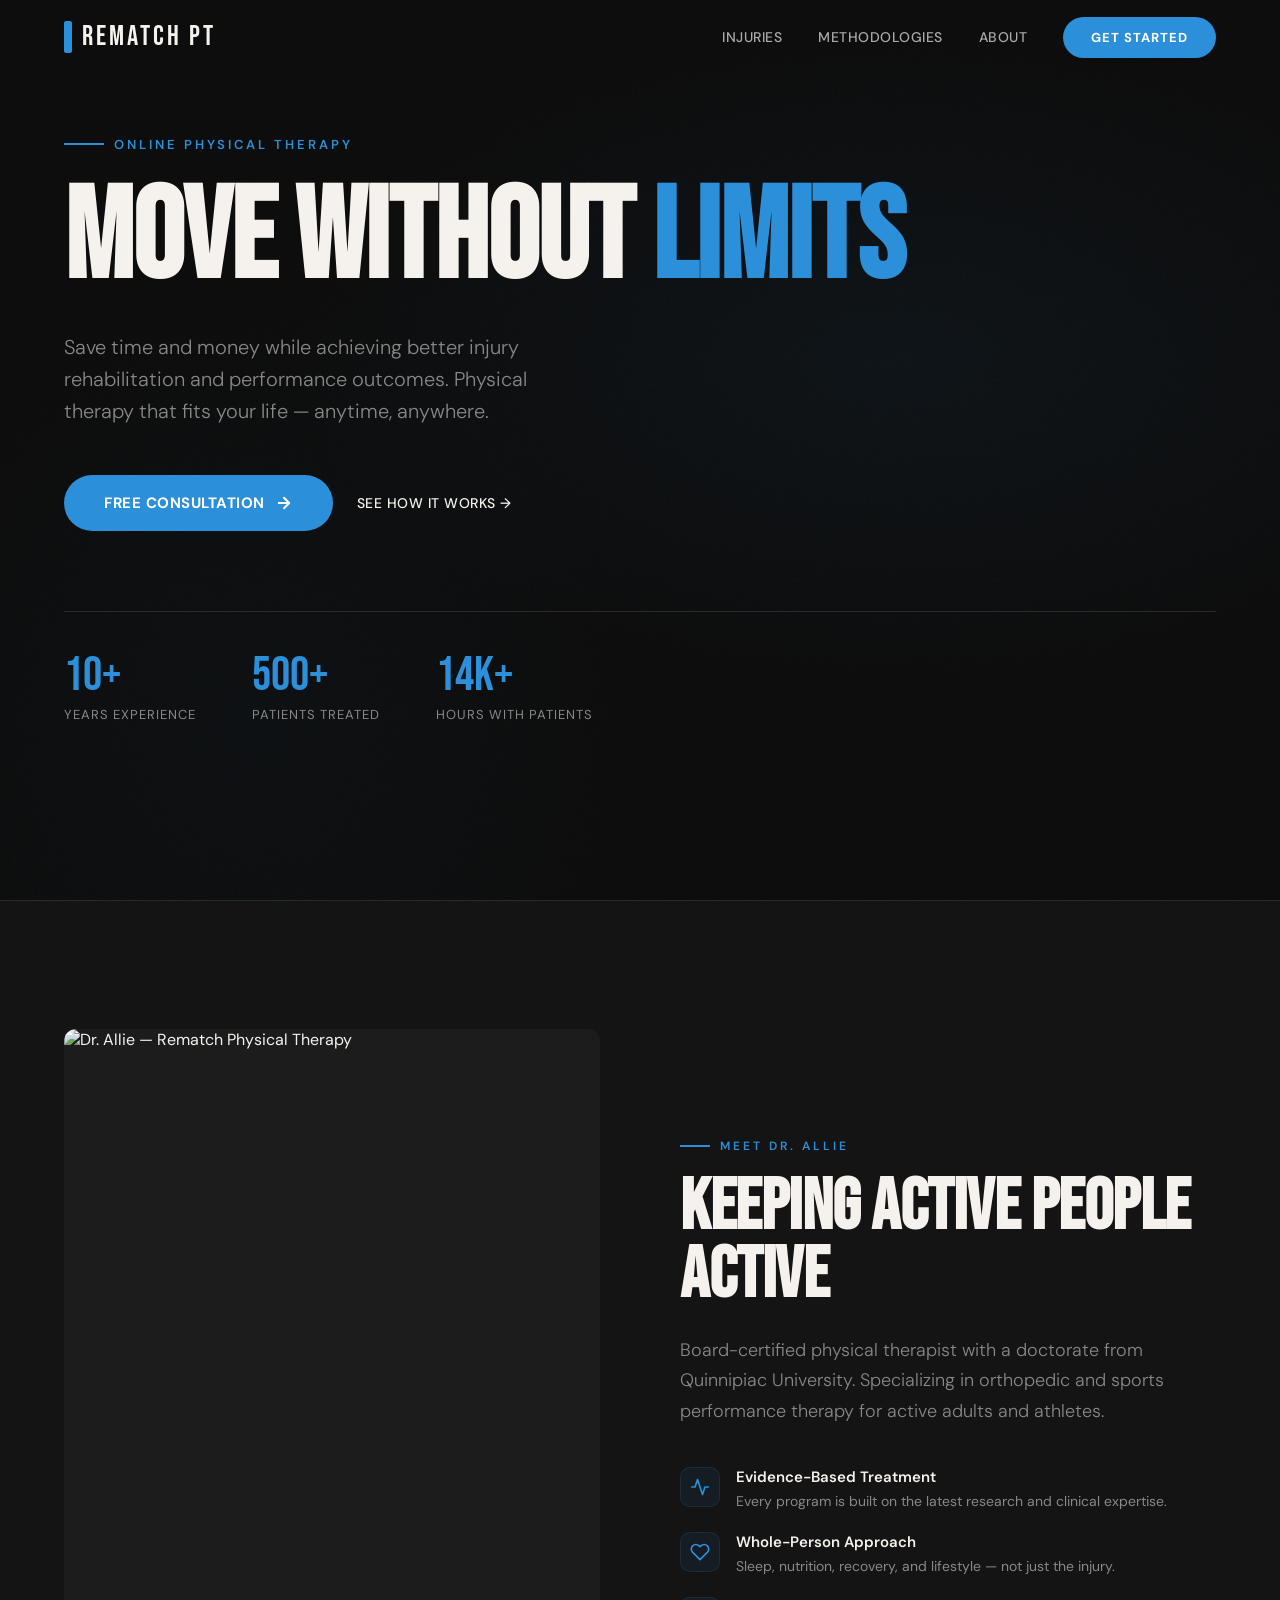
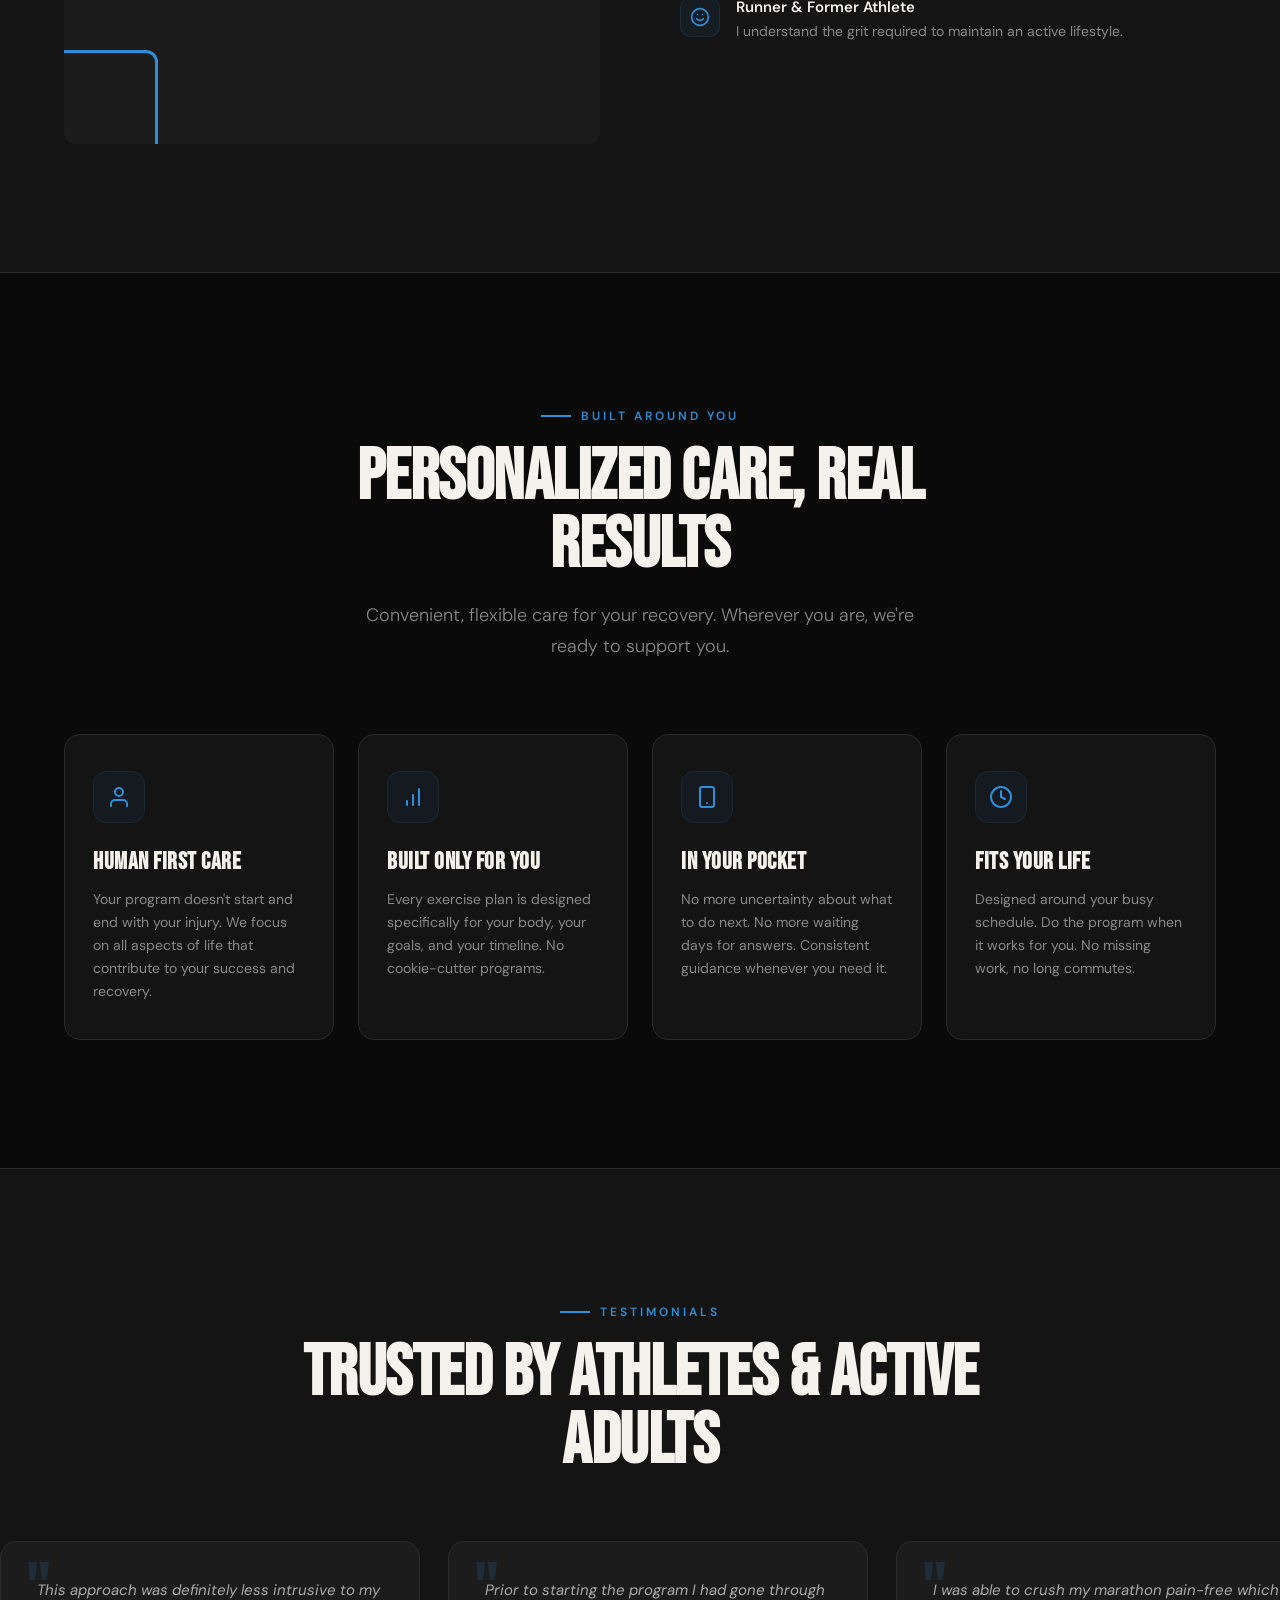
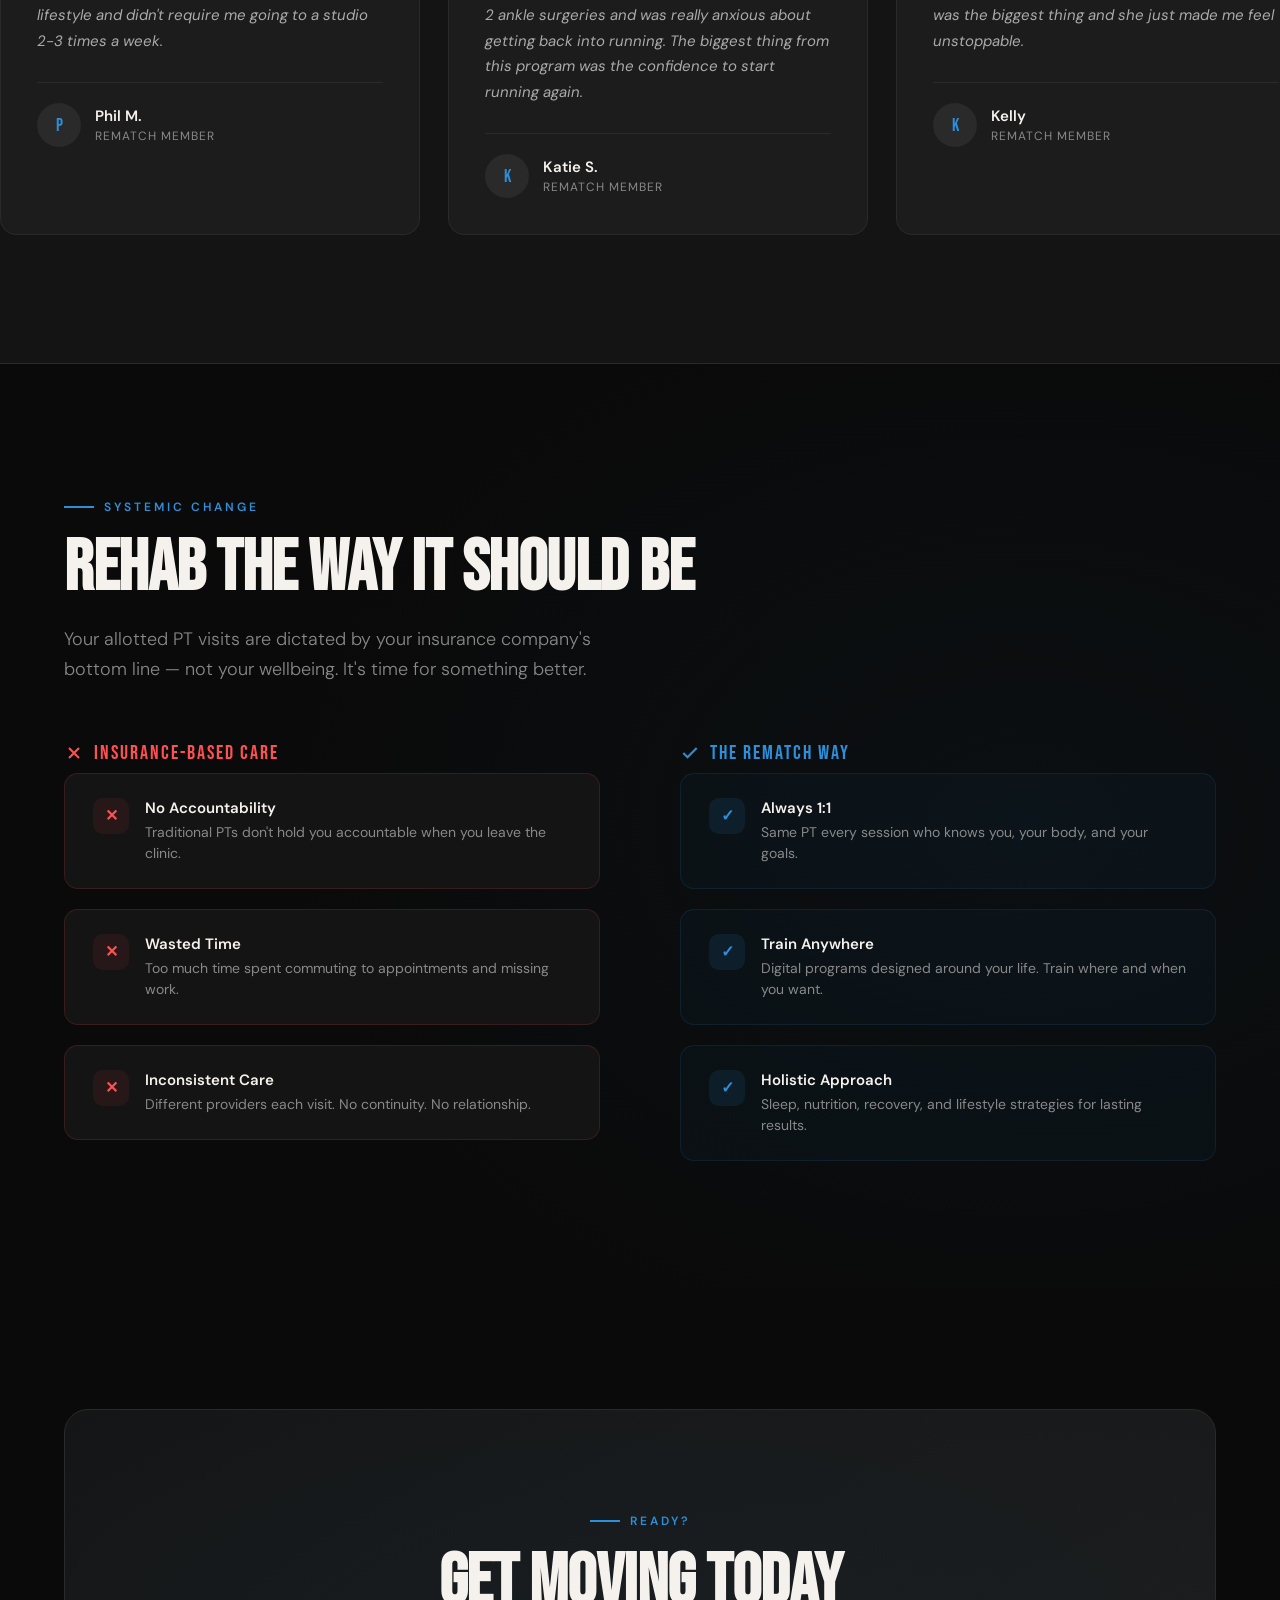
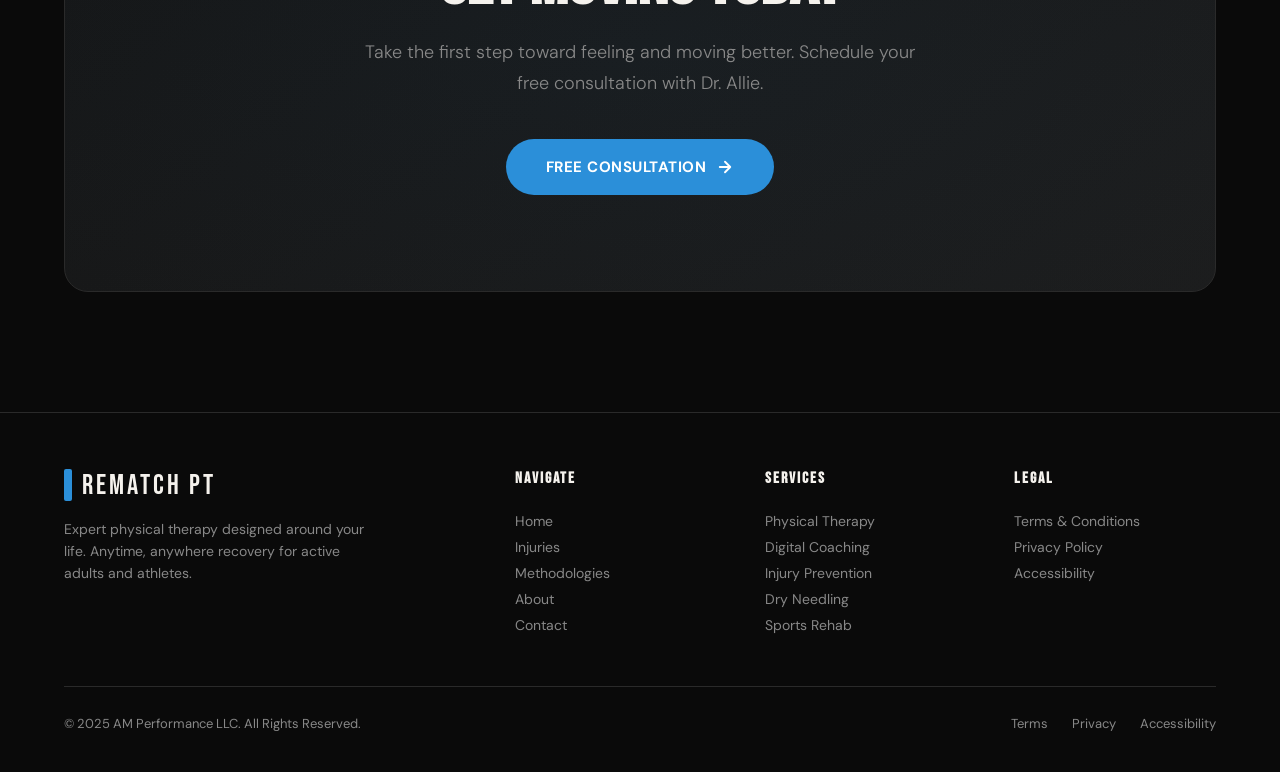
==== index.html @ 34f91edd "Initial commit — Rematch PT website" ====
<!DOCTYPE html>
<html lang="en">
<head>
<meta charset="UTF-8">
<meta name="viewport" content="width=device-width, initial-scale=1.0">
<title>Rematch Physical Therapy — Move Without Limits</title>
<link rel="preconnect" href="https://fonts.googleapis.com">
<link href="https://fonts.googleapis.com/css2?family=Bebas+Neue&family=DM+Sans:ital,wght@0,300;0,400;0,500;0,600;0,700;1,400&display=swap" rel="stylesheet">
<style>
:root {
  --black: #0a0a0a;
  --white: #f5f2ed;
  --cream: #f5f2ed;
  --accent: #2b8fd9;
  --accent-dim: #005ea8;
  --gray-900: #141414;
  --gray-800: #1c1c1c;
  --gray-700: #2a2a2a;
  --gray-400: #888;
  --gray-300: #aaa;
  --font-display: 'Bebas Neue', sans-serif;
  --font-body: 'DM Sans', sans-serif;
}

* { margin: 0; padding: 0; box-sizing: border-box; }

html {
  scroll-behavior: smooth;
  -webkit-font-smoothing: antialiased;
}

body {
  background: var(--black);
  color: var(--cream);
  font-family: var(--font-body);
  overflow-x: hidden;
}

/* ═══════════════ UTILITY ═══════════════ */
.container {
  max-width: 1280px;
  margin: 0 auto;
  padding: 0 clamp(20px, 5vw, 64px);
}

/* ═══════════════ NAV ═══════════════ */
nav {
  position: fixed;
  top: 0;
  left: 0;
  right: 0;
  z-index: 100;
  padding: 20px 0;
  transition: background 0.4s, backdrop-filter 0.4s;
}

nav.scrolled {
  background: rgba(10,10,10,0.85);
  backdrop-filter: blur(20px);
  -webkit-backdrop-filter: blur(20px);
}

nav .container {
  display: flex;
  align-items: center;
  justify-content: space-between;
}

.logo {
  font-family: var(--font-display);
  font-size: 28px;
  letter-spacing: 3px;
  text-decoration: none;
  color: var(--cream);
  display: flex;
  align-items: center;
  gap: 10px;
}

.logo-mark {
  width: 8px;
  height: 32px;
  background: var(--accent);
  border-radius: 2px;
  display: inline-block;
}

.nav-links {
  display: flex;
  align-items: center;
  gap: 36px;
  list-style: none;
}

.nav-links a {
  font-family: var(--font-body);
  font-size: 14px;
  font-weight: 500;
  letter-spacing: 0.5px;
  text-decoration: none;
  color: var(--gray-300);
  transition: color 0.3s;
  text-transform: uppercase;
}

.nav-links a:hover { color: var(--cream); }

.nav-cta {
  background: var(--accent) !important;
  color: #fff !important;
  padding: 12px 28px;
  border-radius: 100px;
  font-weight: 700 !important;
  font-size: 13px !important;
  letter-spacing: 1px !important;
  transition: transform 0.3s, box-shadow 0.3s !important;
}

.nav-cta:hover {
  transform: translateY(-2px);
  box-shadow: 0 8px 30px rgba(43,143,217,0.25);
}

/* Mobile menu */
.mobile-toggle {
  display: none;
  background: none;
  border: none;
  cursor: pointer;
  flex-direction: column;
  gap: 6px;
  padding: 4px;
}

.mobile-toggle span {
  display: block;
  width: 28px;
  height: 2px;
  background: var(--cream);
  transition: transform 0.3s, opacity 0.3s;
}

/* ═══════════════ HERO ═══════════════ */
.hero {
  min-height: 100vh;
  display: flex;
  align-items: center;
  position: relative;
  overflow: hidden;
  padding-top: 80px;
}

.hero-bg {
  position: absolute;
  inset: 0;
  background:
    radial-gradient(ellipse 80% 60% at 70% 40%, rgba(43,143,217,0.06) 0%, transparent 60%),
    radial-gradient(ellipse 50% 80% at 20% 80%, rgba(43,143,217,0.03) 0%, transparent 60%);
  z-index: 0;
}

.hero-grain {
  position: absolute;
  inset: 0;
  opacity: 0.035;
  background-image: url("data:image/svg+xml,%3Csvg viewBox='0 0 256 256' xmlns='http://www.w3.org/2000/svg'%3E%3Cfilter id='n'%3E%3CfeTurbulence type='fractalNoise' baseFrequency='0.9' numOctaves='4' stitchTiles='stitch'/%3E%3C/filter%3E%3Crect width='100%25' height='100%25' filter='url(%23n)'/%3E%3C/svg%3E");
  background-size: 200px;
  z-index: 0;
}

.hero-content {
  position: relative;
  z-index: 1;
  width: 100%;
}

.hero-eyebrow {
  display: inline-flex;
  align-items: center;
  gap: 10px;
  font-size: 13px;
  font-weight: 600;
  letter-spacing: 3px;
  text-transform: uppercase;
  color: var(--accent);
  margin-bottom: 28px;
  opacity: 0;
  animation: fadeUp 0.8s 0.2s forwards;
}

.hero-eyebrow::before {
  content: '';
  width: 40px;
  height: 2px;
  background: var(--accent);
}

.hero h1 {
  font-family: var(--font-display);
  font-size: clamp(60px, 10vw, 140px);
  line-height: 0.92;
  letter-spacing: -1px;
  color: var(--cream);
  max-width: 900px;
  opacity: 0;
  animation: fadeUp 0.8s 0.4s forwards;
}

.hero h1 em {
  font-style: normal;
  color: var(--accent);
  position: relative;
}

.hero-sub {
  font-size: clamp(16px, 2vw, 20px);
  line-height: 1.6;
  color: var(--gray-400);
  max-width: 520px;
  margin-top: 32px;
  font-weight: 300;
  opacity: 0;
  animation: fadeUp 0.8s 0.6s forwards;
}

.hero-actions {
  display: flex;
  align-items: center;
  gap: 24px;
  margin-top: 48px;
  opacity: 0;
  animation: fadeUp 0.8s 0.8s forwards;
}

.btn-primary {
  display: inline-flex;
  align-items: center;
  gap: 10px;
  background: var(--accent);
  color: #fff;
  padding: 18px 40px;
  border-radius: 100px;
  font-family: var(--font-body);
  font-size: 15px;
  font-weight: 700;
  letter-spacing: 0.5px;
  text-decoration: none;
  text-transform: uppercase;
  transition: transform 0.3s, box-shadow 0.3s;
}

.btn-primary:hover {
  transform: translateY(-3px);
  box-shadow: 0 12px 40px rgba(43,143,217,0.3);
}

.btn-primary svg {
  width: 18px;
  height: 18px;
  transition: transform 0.3s;
}

.btn-primary:hover svg { transform: translateX(4px); }

.btn-ghost {
  display: inline-flex;
  align-items: center;
  gap: 8px;
  color: var(--cream);
  text-decoration: none;
  font-size: 14px;
  font-weight: 500;
  letter-spacing: 0.5px;
  text-transform: uppercase;
  padding: 18px 0;
  transition: color 0.3s;
}

.btn-ghost:hover { color: var(--accent); }

.hero-stats {
  display: flex;
  gap: 56px;
  margin-top: 80px;
  padding-top: 40px;
  border-top: 1px solid var(--gray-700);
  opacity: 0;
  animation: fadeUp 0.8s 1s forwards;
}

.stat-num {
  font-family: var(--font-display);
  font-size: 48px;
  color: var(--accent);
  line-height: 1;
}

.stat-label {
  font-size: 13px;
  color: var(--gray-400);
  margin-top: 6px;
  text-transform: uppercase;
  letter-spacing: 1px;
}

/* ═══════════════ SECTION SHARED ═══════════════ */
section {
  padding: clamp(80px, 10vw, 140px) 0;
}

.section-eyebrow {
  display: inline-flex;
  align-items: center;
  gap: 10px;
  font-size: 12px;
  font-weight: 600;
  letter-spacing: 3px;
  text-transform: uppercase;
  color: var(--accent);
  margin-bottom: 20px;
}

.section-eyebrow::before {
  content: '';
  width: 30px;
  height: 2px;
  background: var(--accent);
}

.section-title {
  font-family: var(--font-display);
  font-size: clamp(40px, 6vw, 72px);
  line-height: 0.95;
  letter-spacing: -0.5px;
  max-width: 700px;
}

.section-subtitle {
  font-size: clamp(16px, 1.5vw, 18px);
  line-height: 1.7;
  color: var(--gray-400);
  max-width: 560px;
  margin-top: 20px;
  font-weight: 300;
}

/* ═══════════════ ABOUT STRIP ═══════════════ */
.about-strip {
  background: var(--gray-900);
  border-top: 1px solid var(--gray-700);
  border-bottom: 1px solid var(--gray-700);
}

.about-strip .container {
  display: grid;
  grid-template-columns: 1fr 1fr;
  gap: 80px;
  align-items: center;
}

.about-img-wrap {
  position: relative;
  aspect-ratio: 3/4;
  border-radius: 12px;
  overflow: hidden;
  background: var(--gray-800);
}

.about-img-wrap img {
  width: 100%;
  height: 100%;
  object-fit: cover;
  filter: grayscale(30%);
  transition: filter 0.5s;
}

.about-img-wrap:hover img { filter: grayscale(0%); }

.about-img-accent {
  position: absolute;
  bottom: -6px;
  left: -6px;
  width: 100px;
  height: 100px;
  border: 3px solid var(--accent);
  border-radius: 0 12px 0 12px;
  z-index: 2;
}

.about-content .section-subtitle { margin-top: 24px; }

.about-values {
  display: flex;
  flex-direction: column;
  gap: 20px;
  margin-top: 40px;
}

.about-value {
  display: flex;
  align-items: flex-start;
  gap: 16px;
}

.about-value-icon {
  flex-shrink: 0;
  width: 40px;
  height: 40px;
  background: rgba(43,143,217,0.08);
  border: 1px solid rgba(43,143,217,0.15);
  border-radius: 10px;
  display: flex;
  align-items: center;
  justify-content: center;
}

.about-value-icon svg {
  width: 20px;
  height: 20px;
  stroke: var(--accent);
}

.about-value h4 {
  font-size: 15px;
  font-weight: 600;
  margin-bottom: 4px;
}

.about-value p {
  font-size: 14px;
  color: var(--gray-400);
  line-height: 1.5;
}

/* ═══════════════ FEATURES ═══════════════ */
.features { background: var(--black); }

.features-header {
  text-align: center;
  margin-bottom: 72px;
}

.features-header .section-title { margin: 0 auto; }
.features-header .section-subtitle { margin: 20px auto 0; text-align: center; }

.features-grid {
  display: grid;
  grid-template-columns: repeat(4, 1fr);
  gap: 24px;
}

.feature-card {
  background: var(--gray-900);
  border: 1px solid var(--gray-700);
  border-radius: 16px;
  padding: 36px 28px;
  transition: border-color 0.4s, transform 0.4s;
  position: relative;
  overflow: hidden;
}

.feature-card::before {
  content: '';
  position: absolute;
  top: 0;
  left: 0;
  right: 0;
  height: 3px;
  background: var(--accent);
  transform: scaleX(0);
  transform-origin: left;
  transition: transform 0.4s;
}

.feature-card:hover {
  border-color: rgba(43,143,217,0.2);
  transform: translateY(-4px);
}

.feature-card:hover::before { transform: scaleX(1); }

.feature-icon {
  width: 52px;
  height: 52px;
  background: rgba(43,143,217,0.06);
  border: 1px solid rgba(43,143,217,0.12);
  border-radius: 14px;
  display: flex;
  align-items: center;
  justify-content: center;
  margin-bottom: 24px;
}

.feature-icon svg {
  width: 24px;
  height: 24px;
  stroke: var(--accent);
}

.feature-card h3 {
  font-family: var(--font-display);
  font-size: 24px;
  letter-spacing: 0.5px;
  margin-bottom: 12px;
}

.feature-card p {
  font-size: 14px;
  line-height: 1.65;
  color: var(--gray-400);
}

/* ═══════════════ TESTIMONIALS ═══════════════ */
.testimonials {
  background: var(--gray-900);
  border-top: 1px solid var(--gray-700);
  border-bottom: 1px solid var(--gray-700);
  overflow: hidden;
}

.testimonials-header {
  text-align: center;
  margin-bottom: 64px;
}

.testimonials-header .section-title { margin: 0 auto; }

.testimonial-track {
  display: flex;
  gap: 28px;
  animation: scrollCards 30s linear infinite;
}

.testimonial-card {
  flex-shrink: 0;
  width: 420px;
  background: var(--gray-800);
  border: 1px solid var(--gray-700);
  border-radius: 16px;
  padding: 36px;
  position: relative;
}

.testimonial-card::before {
  content: '"';
  font-family: var(--font-display);
  font-size: 80px;
  color: var(--accent);
  opacity: 0.15;
  position: absolute;
  top: 12px;
  left: 24px;
  line-height: 1;
}

.testimonial-quote {
  font-size: 15px;
  line-height: 1.7;
  color: var(--gray-300);
  font-style: italic;
  margin-bottom: 28px;
  position: relative;
  z-index: 1;
}

.testimonial-author {
  display: flex;
  align-items: center;
  gap: 14px;
  border-top: 1px solid var(--gray-700);
  padding-top: 20px;
}

.testimonial-avatar {
  width: 44px;
  height: 44px;
  border-radius: 50%;
  background: var(--gray-700);
  display: flex;
  align-items: center;
  justify-content: center;
  font-family: var(--font-display);
  font-size: 18px;
  color: var(--accent);
}

.testimonial-name {
  font-weight: 600;
  font-size: 15px;
}

.testimonial-role {
  font-size: 12px;
  color: var(--gray-400);
  text-transform: uppercase;
  letter-spacing: 1px;
  margin-top: 2px;
}

@keyframes scrollCards {
  0% { transform: translateX(0); }
  100% { transform: translateX(calc(-448px * 5)); }
}

/* ═══════════════ BROKEN SYSTEM ═══════════════ */
.system {
  position: relative;
  overflow: hidden;
}

.system-bg {
  position: absolute;
  inset: 0;
  background: radial-gradient(ellipse 60% 60% at 80% 50%, rgba(43,143,217,0.04), transparent);
}

.system .container {
  position: relative;
  z-index: 1;
}

.system-grid {
  display: grid;
  grid-template-columns: 1fr 1fr;
  gap: 80px;
  margin-top: 56px;
  align-items: start;
}

.system-problems {
  display: flex;
  flex-direction: column;
  gap: 20px;
}

.problem-card {
  background: var(--gray-900);
  border: 1px solid rgba(255,80,80,0.15);
  border-radius: 14px;
  padding: 24px 28px;
  display: flex;
  align-items: flex-start;
  gap: 16px;
}

.problem-icon {
  flex-shrink: 0;
  width: 36px;
  height: 36px;
  background: rgba(255,80,80,0.08);
  border-radius: 10px;
  display: flex;
  align-items: center;
  justify-content: center;
  color: #ff5050;
  font-weight: 700;
  font-size: 16px;
}

.problem-card h4 {
  font-size: 15px;
  font-weight: 600;
  margin-bottom: 4px;
}

.problem-card p {
  font-size: 14px;
  color: var(--gray-400);
  line-height: 1.5;
}

.system-solution {
  display: flex;
  flex-direction: column;
  gap: 20px;
}

.solution-card {
  background: rgba(43,143,217,0.04);
  border: 1px solid rgba(43,143,217,0.12);
  border-radius: 14px;
  padding: 24px 28px;
  display: flex;
  align-items: flex-start;
  gap: 16px;
}

.solution-icon {
  flex-shrink: 0;
  width: 36px;
  height: 36px;
  background: rgba(43,143,217,0.1);
  border-radius: 10px;
  display: flex;
  align-items: center;
  justify-content: center;
  color: var(--accent);
  font-weight: 700;
  font-size: 16px;
}

.solution-card h4 {
  font-size: 15px;
  font-weight: 600;
  margin-bottom: 4px;
}

.solution-card p {
  font-size: 14px;
  color: var(--gray-400);
  line-height: 1.5;
}

.system-col-label {
  font-family: var(--font-display);
  font-size: 20px;
  letter-spacing: 2px;
  text-transform: uppercase;
  margin-bottom: 8px;
  display: flex;
  align-items: center;
  gap: 10px;
}

.system-col-label.bad { color: #ff5050; }
.system-col-label.good { color: var(--accent); }

/* ═══════════════ CTA ═══════════════ */
.cta-section {
  padding: clamp(80px, 10vw, 120px) 0;
}

.cta-block {
  text-align: center;
  background: linear-gradient(145deg, var(--gray-900), var(--gray-800));
  border: 1px solid var(--gray-700);
  border-radius: 24px;
  padding: clamp(56px, 8vw, 96px) clamp(32px, 6vw, 80px);
  position: relative;
  overflow: hidden;
}

.cta-block::before {
  content: '';
  position: absolute;
  top: -50%;
  left: -50%;
  width: 200%;
  height: 200%;
  background: radial-gradient(ellipse at center, rgba(43,143,217,0.05), transparent 60%);
}

.cta-block .section-eyebrow { justify-content: center; }
.cta-block .section-title {
  margin: 0 auto;
  max-width: 600px;
  position: relative;
  z-index: 1;
}

.cta-block .section-subtitle {
  text-align: center;
  margin: 20px auto 0;
  position: relative;
  z-index: 1;
}

.cta-block .btn-primary {
  margin-top: 40px;
  position: relative;
  z-index: 1;
}

/* ═══════════════ FOOTER ═══════════════ */
footer {
  border-top: 1px solid var(--gray-700);
  padding: 56px 0 40px;
}

.footer-grid {
  display: grid;
  grid-template-columns: 2fr 1fr 1fr 1fr;
  gap: 48px;
  margin-bottom: 48px;
}

.footer-brand .logo { margin-bottom: 16px; }

.footer-brand p {
  font-size: 14px;
  color: var(--gray-400);
  line-height: 1.6;
  max-width: 300px;
}

.footer-col h5 {
  font-family: var(--font-display);
  font-size: 16px;
  letter-spacing: 2px;
  margin-bottom: 20px;
  color: var(--cream);
}

.footer-col a {
  display: block;
  font-size: 14px;
  color: var(--gray-400);
  text-decoration: none;
  padding: 4px 0;
  transition: color 0.3s;
}

.footer-col a:hover { color: var(--accent); }

.footer-bottom {
  border-top: 1px solid var(--gray-700);
  padding-top: 28px;
  display: flex;
  justify-content: space-between;
  align-items: center;
  font-size: 13px;
  color: var(--gray-400);
}

.footer-bottom a {
  color: var(--gray-400);
  text-decoration: none;
  transition: color 0.3s;
}

.footer-bottom a:hover { color: var(--accent); }

.footer-legal {
  display: flex;
  gap: 24px;
}

/* ═══════════════ ANIMATIONS ═══════════════ */
@keyframes fadeUp {
  from { opacity: 0; transform: translateY(24px); }
  to { opacity: 1; transform: translateY(0); }
}

.reveal {
  opacity: 0;
  transform: translateY(30px);
  transition: opacity 0.7s, transform 0.7s;
}

.reveal.visible {
  opacity: 1;
  transform: translateY(0);
}

/* ═══════════════ RESPONSIVE ═══════════════ */
@media (max-width: 1024px) {
  .features-grid { grid-template-columns: repeat(2, 1fr); }
  .system-grid { grid-template-columns: 1fr; gap: 48px; }
  .about-strip .container { grid-template-columns: 1fr; gap: 48px; }
  .about-img-wrap { max-width: 400px; aspect-ratio: 4/5; }
  .footer-grid { grid-template-columns: 1fr 1fr; }
}

@media (max-width: 768px) {
  .nav-links { display: none; }
  .mobile-toggle { display: flex; }
  
  .nav-links.open {
    display: flex;
    flex-direction: column;
    position: fixed;
    inset: 0;
    background: var(--black);
    justify-content: center;
    align-items: center;
    gap: 32px;
    z-index: 99;
  }
  
  .nav-links.open a {
    font-size: 24px;
    color: var(--cream);
  }

  .hero h1 { font-size: clamp(48px, 12vw, 80px); }
  .hero-stats { flex-direction: column; gap: 24px; }
  .features-grid { grid-template-columns: 1fr; }
  .testimonial-card { width: 320px; }
  .footer-grid { grid-template-columns: 1fr; gap: 32px; }
  .footer-bottom { flex-direction: column; gap: 16px; text-align: center; }
  .footer-legal { flex-wrap: wrap; justify-content: center; }
}
</style>
</head>
<body>

<!-- ═══ NAVIGATION ═══ -->
<nav id="mainNav">
  <div class="container">
    <a href="/" class="logo">
      <span class="logo-mark"></span>
      REMATCH PT
    </a>
    <ul class="nav-links" id="navLinks">
      <li><a href="/injuries">Injuries</a></li>
      <li><a href="/methodologies">Methodologies</a></li>
      <li><a href="/about">About</a></li>
      <li><a href="/contact" class="nav-cta">Get Started</a></li>
    </ul>
    <button class="mobile-toggle" id="mobileToggle" aria-label="Toggle menu">
      <span></span><span></span><span></span>
    </button>
  </div>
</nav>

<!-- ═══ HERO ═══ -->
<section class="hero">
  <div class="hero-bg"></div>
  <div class="hero-grain"></div>
  <div class="container hero-content">
    <div class="hero-eyebrow">Online Physical Therapy</div>
    <h1>MOVE WITHOUT <em>LIMITS</em></h1>
    <p class="hero-sub">Save time and money while achieving better injury rehabilitation and performance outcomes. Physical therapy that fits your life — anytime, anywhere.</p>
    <div class="hero-actions">
      <a href="/contact" class="btn-primary">
        Free Consultation
        <svg viewBox="0 0 24 24" fill="none" stroke="currentColor" stroke-width="2.5" stroke-linecap="round" stroke-linejoin="round"><path d="M5 12h14M12 5l7 7-7 7"/></svg>
      </a>
      <a href="/methodologies" class="btn-ghost">See how it works →</a>
    </div>
    <div class="hero-stats">
      <div>
        <div class="stat-num">10+</div>
        <div class="stat-label">Years Experience</div>
      </div>
      <div>
        <div class="stat-num">500+</div>
        <div class="stat-label">Patients Treated</div>
      </div>
      <div>
        <div class="stat-num">14K+</div>
        <div class="stat-label">Hours with Patients</div>
      </div>
    </div>
  </div>
</section>

<!-- ═══ ABOUT STRIP ═══ -->
<section class="about-strip">
  <div class="container">
    <div class="about-img-wrap">
      <img src="https://framerusercontent.com/images/oUNsfHefzk8HT4dImsUWDLniQ.jpeg" alt="Dr. Allie — Rematch Physical Therapy" loading="lazy">
      <div class="about-img-accent"></div>
    </div>
    <div class="about-content reveal">
      <div class="section-eyebrow">Meet Dr. Allie</div>
      <h2 class="section-title">KEEPING ACTIVE PEOPLE ACTIVE</h2>
      <p class="section-subtitle">Board-certified physical therapist with a doctorate from Quinnipiac University. Specializing in orthopedic and sports performance therapy for active adults and athletes.</p>
      <div class="about-values">
        <div class="about-value">
          <div class="about-value-icon">
            <svg viewBox="0 0 24 24" fill="none" stroke="currentColor" stroke-width="2" stroke-linecap="round" stroke-linejoin="round"><path d="M22 12h-4l-3 9L9 3l-3 9H2"/></svg>
          </div>
          <div>
            <h4>Evidence-Based Treatment</h4>
            <p>Every program is built on the latest research and clinical expertise.</p>
          </div>
        </div>
        <div class="about-value">
          <div class="about-value-icon">
            <svg viewBox="0 0 24 24" fill="none" stroke="currentColor" stroke-width="2" stroke-linecap="round" stroke-linejoin="round"><path d="M20.84 4.61a5.5 5.5 0 0 0-7.78 0L12 5.67l-1.06-1.06a5.5 5.5 0 0 0-7.78 7.78l1.06 1.06L12 21.23l7.78-7.78 1.06-1.06a5.5 5.5 0 0 0 0-7.78z"/></svg>
          </div>
          <div>
            <h4>Whole-Person Approach</h4>
            <p>Sleep, nutrition, recovery, and lifestyle — not just the injury.</p>
          </div>
        </div>
        <div class="about-value">
          <div class="about-value-icon">
            <svg viewBox="0 0 24 24" fill="none" stroke="currentColor" stroke-width="2" stroke-linecap="round" stroke-linejoin="round"><circle cx="12" cy="12" r="10"/><path d="M8 14s1.5 2 4 2 4-2 4-2M9 9h.01M15 9h.01"/></svg>
          </div>
          <div>
            <h4>Runner & Former Athlete</h4>
            <p>I understand the grit required to maintain an active lifestyle.</p>
          </div>
        </div>
      </div>
    </div>
  </div>
</section>

<!-- ═══ FEATURES ═══ -->
<section class="features">
  <div class="container">
    <div class="features-header reveal">
      <div class="section-eyebrow" style="justify-content:center;">Built Around You</div>
      <h2 class="section-title">PERSONALIZED CARE, REAL RESULTS</h2>
      <p class="section-subtitle">Convenient, flexible care for your recovery. Wherever you are, we're ready to support you.</p>
    </div>
    <div class="features-grid">
      <div class="feature-card reveal">
        <div class="feature-icon">
          <svg viewBox="0 0 24 24" fill="none" stroke="currentColor" stroke-width="2" stroke-linecap="round" stroke-linejoin="round"><path d="M20 21v-2a4 4 0 0 0-4-4H8a4 4 0 0 0-4 4v2M12 11a4 4 0 1 0 0-8 4 4 0 0 0 0 8z"/></svg>
        </div>
        <h3>HUMAN FIRST CARE</h3>
        <p>Your program doesn't start and end with your injury. We focus on all aspects of life that contribute to your success and recovery.</p>
      </div>
      <div class="feature-card reveal">
        <div class="feature-icon">
          <svg viewBox="0 0 24 24" fill="none" stroke="currentColor" stroke-width="2" stroke-linecap="round" stroke-linejoin="round"><path d="M12 20V10M18 20V4M6 20v-4"/></svg>
        </div>
        <h3>BUILT ONLY FOR YOU</h3>
        <p>Every exercise plan is designed specifically for your body, your goals, and your timeline. No cookie-cutter programs.</p>
      </div>
      <div class="feature-card reveal">
        <div class="feature-icon">
          <svg viewBox="0 0 24 24" fill="none" stroke="currentColor" stroke-width="2" stroke-linecap="round" stroke-linejoin="round"><rect x="5" y="2" width="14" height="20" rx="2" ry="2"/><path d="M12 18h.01"/></svg>
        </div>
        <h3>IN YOUR POCKET</h3>
        <p>No more uncertainty about what to do next. No more waiting days for answers. Consistent guidance whenever you need it.</p>
      </div>
      <div class="feature-card reveal">
        <div class="feature-icon">
          <svg viewBox="0 0 24 24" fill="none" stroke="currentColor" stroke-width="2" stroke-linecap="round" stroke-linejoin="round"><circle cx="12" cy="12" r="10"/><path d="M12 6v6l4 2"/></svg>
        </div>
        <h3>FITS YOUR LIFE</h3>
        <p>Designed around your busy schedule. Do the program when it works for you. No missing work, no long commutes.</p>
      </div>
    </div>
  </div>
</section>

<!-- ═══ TESTIMONIALS ═══ -->
<section class="testimonials">
  <div class="container">
    <div class="testimonials-header reveal">
      <div class="section-eyebrow" style="justify-content:center;">Testimonials</div>
      <h2 class="section-title">TRUSTED BY ATHLETES & ACTIVE ADULTS</h2>
    </div>
  </div>
  <div class="testimonial-track">
    <div class="testimonial-card">
      <p class="testimonial-quote">This approach was definitely less intrusive to my lifestyle and didn't require me going to a studio 2-3 times a week.</p>
      <div class="testimonial-author">
        <div class="testimonial-avatar">P</div>
        <div>
          <div class="testimonial-name">Phil M.</div>
          <div class="testimonial-role">Rematch Member</div>
        </div>
      </div>
    </div>
    <div class="testimonial-card">
      <p class="testimonial-quote">Prior to starting the program I had gone through 2 ankle surgeries and was really anxious about getting back into running. The biggest thing from this program was the confidence to start running again.</p>
      <div class="testimonial-author">
        <div class="testimonial-avatar">K</div>
        <div>
          <div class="testimonial-name">Katie S.</div>
          <div class="testimonial-role">Rematch Member</div>
        </div>
      </div>
    </div>
    <div class="testimonial-card">
      <p class="testimonial-quote">I was able to crush my marathon pain-free which was the biggest thing and she just made me feel unstoppable.</p>
      <div class="testimonial-author">
        <div class="testimonial-avatar">K</div>
        <div>
          <div class="testimonial-name">Kelly</div>
          <div class="testimonial-role">Rematch Member</div>
        </div>
      </div>
    </div>
    <div class="testimonial-card">
      <p class="testimonial-quote">The fully online program worked really well to let me do the exercises when it worked for me. Dr. Allie really helped me stay accountable and now I'm back to rowing, lifting, and doing yard work without shoulder pain.</p>
      <div class="testimonial-author">
        <div class="testimonial-avatar">D</div>
        <div>
          <div class="testimonial-name">Dan B.</div>
          <div class="testimonial-role">Rematch Member</div>
        </div>
      </div>
    </div>
    <!-- Duplicate set for seamless scroll -->
    <div class="testimonial-card">
      <p class="testimonial-quote">This approach was definitely less intrusive to my lifestyle and didn't require me going to a studio 2-3 times a week.</p>
      <div class="testimonial-author">
        <div class="testimonial-avatar">P</div>
        <div>
          <div class="testimonial-name">Phil M.</div>
          <div class="testimonial-role">Rematch Member</div>
        </div>
      </div>
    </div>
    <div class="testimonial-card">
      <p class="testimonial-quote">Prior to starting the program I had gone through 2 ankle surgeries and was really anxious about getting back into running. The biggest thing from this program was the confidence to start running again.</p>
      <div class="testimonial-author">
        <div class="testimonial-avatar">K</div>
        <div>
          <div class="testimonial-name">Katie S.</div>
          <div class="testimonial-role">Rematch Member</div>
        </div>
      </div>
    </div>
    <div class="testimonial-card">
      <p class="testimonial-quote">I was able to crush my marathon pain-free which was the biggest thing and she just made me feel unstoppable.</p>
      <div class="testimonial-author">
        <div class="testimonial-avatar">K</div>
        <div>
          <div class="testimonial-name">Kelly</div>
          <div class="testimonial-role">Rematch Member</div>
        </div>
      </div>
    </div>
    <div class="testimonial-card">
      <p class="testimonial-quote">The fully online program worked really well to let me do the exercises when it worked for me. Dr. Allie really helped me stay accountable and now I'm back to rowing, lifting, and doing yard work without shoulder pain.</p>
      <div class="testimonial-author">
        <div class="testimonial-avatar">D</div>
        <div>
          <div class="testimonial-name">Dan B.</div>
          <div class="testimonial-role">Rematch Member</div>
        </div>
      </div>
    </div>
    <div class="testimonial-card">
      <p class="testimonial-quote">I was able to crush my marathon pain-free which was the biggest thing and she just made me feel unstoppable.</p>
      <div class="testimonial-author">
        <div class="testimonial-avatar">K</div>
        <div>
          <div class="testimonial-name">Kelly</div>
          <div class="testimonial-role">Rematch Member</div>
        </div>
      </div>
    </div>
    <div class="testimonial-card">
      <p class="testimonial-quote">This approach was definitely less intrusive to my lifestyle and didn't require me going to a studio 2-3 times a week.</p>
      <div class="testimonial-author">
        <div class="testimonial-avatar">P</div>
        <div>
          <div class="testimonial-name">Phil M.</div>
          <div class="testimonial-role">Rematch Member</div>
        </div>
      </div>
    </div>
  </div>
</section>

<!-- ═══ BROKEN SYSTEM ═══ -->
<section class="system">
  <div class="system-bg"></div>
  <div class="container">
    <div class="reveal">
      <div class="section-eyebrow">Systemic Change</div>
      <h2 class="section-title">REHAB THE WAY IT SHOULD BE</h2>
      <p class="section-subtitle">Your allotted PT visits are dictated by your insurance company's bottom line — not your wellbeing. It's time for something better.</p>
    </div>
    <div class="system-grid">
      <div class="reveal">
        <div class="system-col-label bad">
          <svg width="20" height="20" viewBox="0 0 24 24" fill="none" stroke="currentColor" stroke-width="2.5"><path d="M18 6L6 18M6 6l12 12"/></svg>
          Insurance-Based Care
        </div>
        <div class="system-problems">
          <div class="problem-card">
            <div class="problem-icon">✕</div>
            <div>
              <h4>No Accountability</h4>
              <p>Traditional PTs don't hold you accountable when you leave the clinic.</p>
            </div>
          </div>
          <div class="problem-card">
            <div class="problem-icon">✕</div>
            <div>
              <h4>Wasted Time</h4>
              <p>Too much time spent commuting to appointments and missing work.</p>
            </div>
          </div>
          <div class="problem-card">
            <div class="problem-icon">✕</div>
            <div>
              <h4>Inconsistent Care</h4>
              <p>Different providers each visit. No continuity. No relationship.</p>
            </div>
          </div>
        </div>
      </div>
      <div class="reveal">
        <div class="system-col-label good">
          <svg width="20" height="20" viewBox="0 0 24 24" fill="none" stroke="currentColor" stroke-width="2.5"><path d="M20 6L9 17l-5-5"/></svg>
          The Rematch Way
        </div>
        <div class="system-solution">
          <div class="solution-card">
            <div class="solution-icon">✓</div>
            <div>
              <h4>Always 1:1</h4>
              <p>Same PT every session who knows you, your body, and your goals.</p>
            </div>
          </div>
          <div class="solution-card">
            <div class="solution-icon">✓</div>
            <div>
              <h4>Train Anywhere</h4>
              <p>Digital programs designed around your life. Train where and when you want.</p>
            </div>
          </div>
          <div class="solution-card">
            <div class="solution-icon">✓</div>
            <div>
              <h4>Holistic Approach</h4>
              <p>Sleep, nutrition, recovery, and lifestyle strategies for lasting results.</p>
            </div>
          </div>
        </div>
      </div>
    </div>
  </div>
</section>

<!-- ═══ CTA ═══ -->
<section class="cta-section">
  <div class="container">
    <div class="cta-block reveal">
      <div class="section-eyebrow" style="justify-content:center;">Ready?</div>
      <h2 class="section-title">GET MOVING TODAY</h2>
      <p class="section-subtitle">Take the first step toward feeling and moving better. Schedule your free consultation with Dr. Allie.</p>
      <a href="/contact" class="btn-primary">
        Free Consultation
        <svg viewBox="0 0 24 24" fill="none" stroke="currentColor" stroke-width="2.5" stroke-linecap="round" stroke-linejoin="round"><path d="M5 12h14M12 5l7 7-7 7"/></svg>
      </a>
    </div>
  </div>
</section>

<!-- ═══ FOOTER ═══ -->
<footer>
  <div class="container">
    <div class="footer-grid">
      <div class="footer-brand">
        <a href="/" class="logo">
          <span class="logo-mark"></span>
          REMATCH PT
        </a>
        <p>Expert physical therapy designed around your life. Anytime, anywhere recovery for active adults and athletes.</p>
      </div>
      <div class="footer-col">
        <h5>NAVIGATE</h5>
        <a href="/">Home</a>
        <a href="/injuries">Injuries</a>
        <a href="/methodologies">Methodologies</a>
        <a href="/about">About</a>
        <a href="/contact">Contact</a>
      </div>
      <div class="footer-col">
        <h5>SERVICES</h5>
        <a href="/injuries">Physical Therapy</a>
        <a href="/injuries">Digital Coaching</a>
        <a href="/injuries">Injury Prevention</a>
        <a href="/injuries">Dry Needling</a>
        <a href="/injuries">Sports Rehab</a>
      </div>
      <div class="footer-col">
        <h5>LEGAL</h5>
        <a href="/terms">Terms & Conditions</a>
        <a href="/privacy">Privacy Policy</a>
        <a href="/accessibility">Accessibility</a>
      </div>
    </div>
    <div class="footer-bottom">
      <span>&copy; 2025 AM Performance LLC. All Rights Reserved.</span>
      <div class="footer-legal">
        <a href="/terms">Terms</a>
        <a href="/privacy">Privacy</a>
        <a href="/accessibility">Accessibility</a>
      </div>
    </div>
  </div>
</footer>

<script>
// Nav scroll effect
const nav = document.getElementById('mainNav');
window.addEventListener('scroll', () => {
  nav.classList.toggle('scrolled', window.scrollY > 40);
});

// Mobile menu toggle
const toggle = document.getElementById('mobileToggle');
const navLinks = document.getElementById('navLinks');
toggle.addEventListener('click', () => {
  navLinks.classList.toggle('open');
});

// Scroll reveal
const reveals = document.querySelectorAll('.reveal');
const observer = new IntersectionObserver((entries) => {
  entries.forEach((entry, i) => {
    if (entry.isIntersecting) {
      setTimeout(() => entry.target.classList.add('visible'), i * 80);
      observer.unobserve(entry.target);
    }
  });
}, { threshold: 0.1, rootMargin: '0px 0px -40px 0px' });

reveals.forEach(el => observer.observe(el));
</script>

</body>
</html>
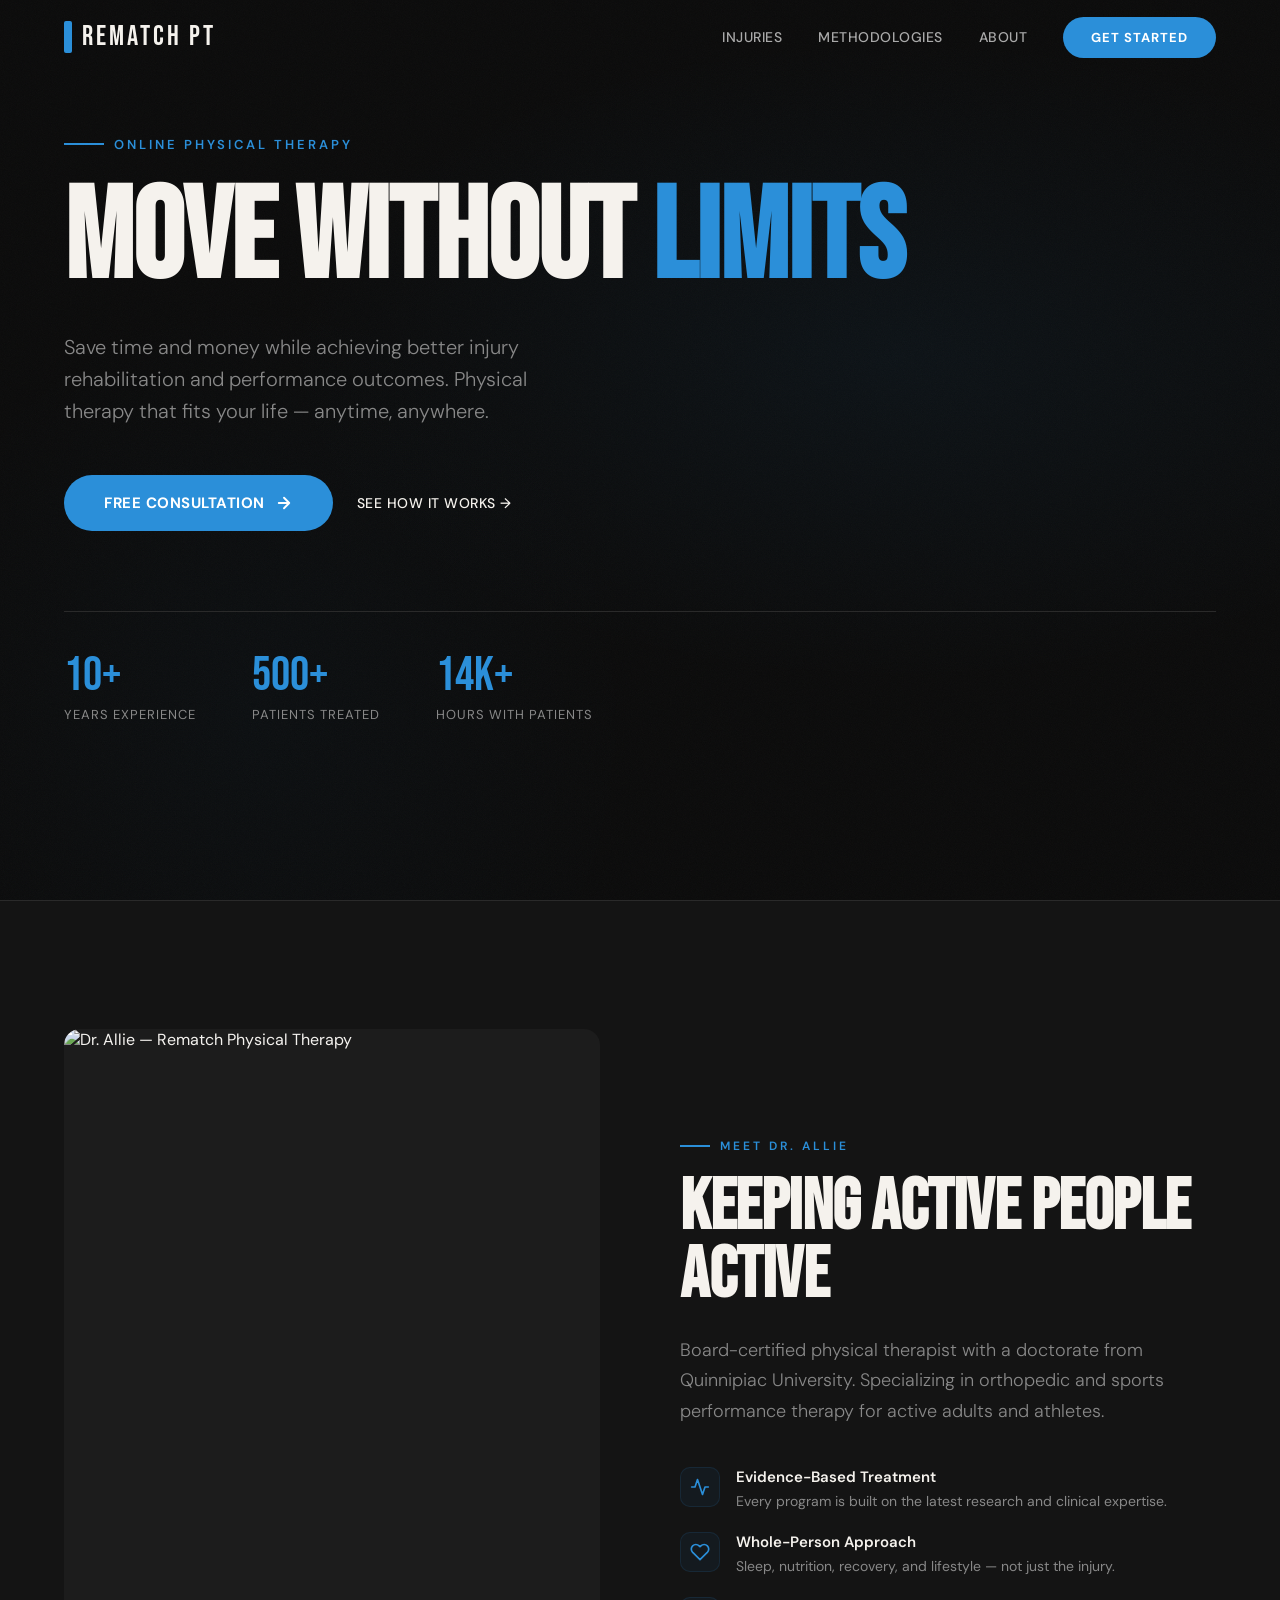
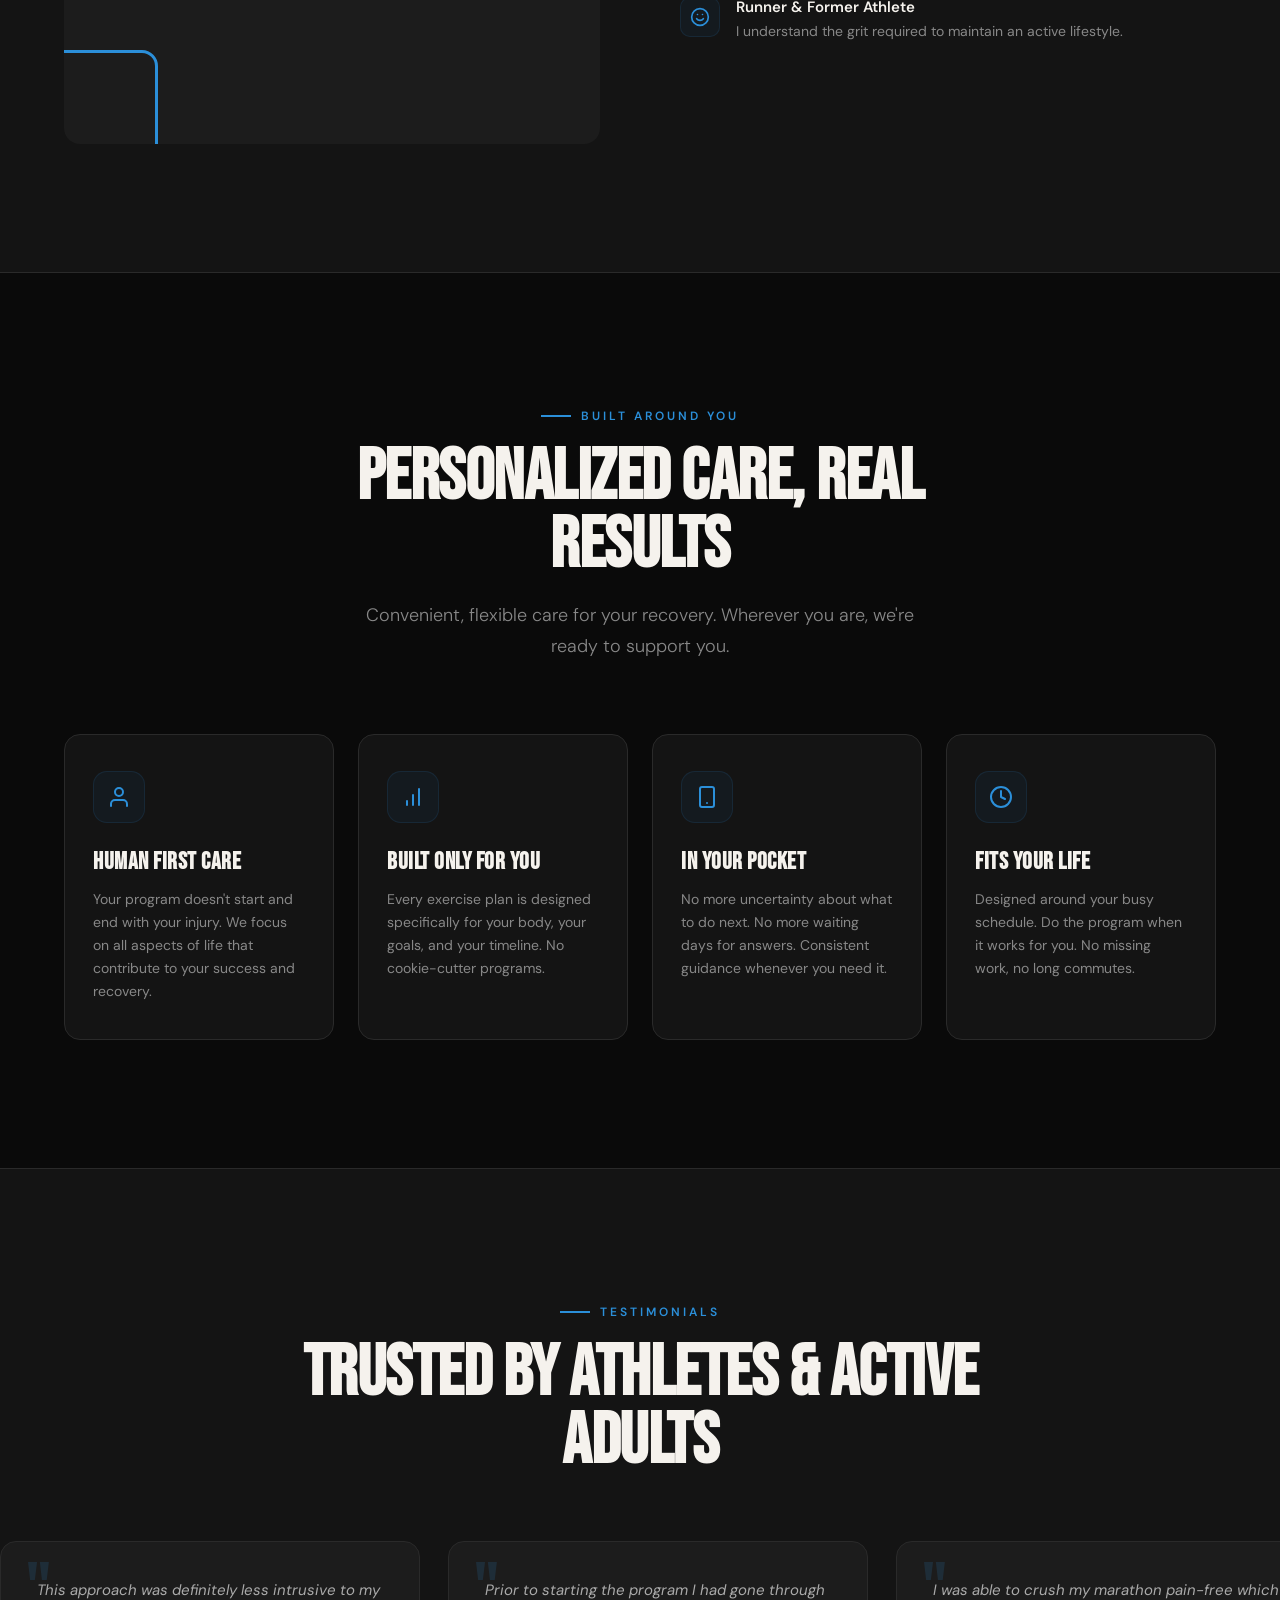
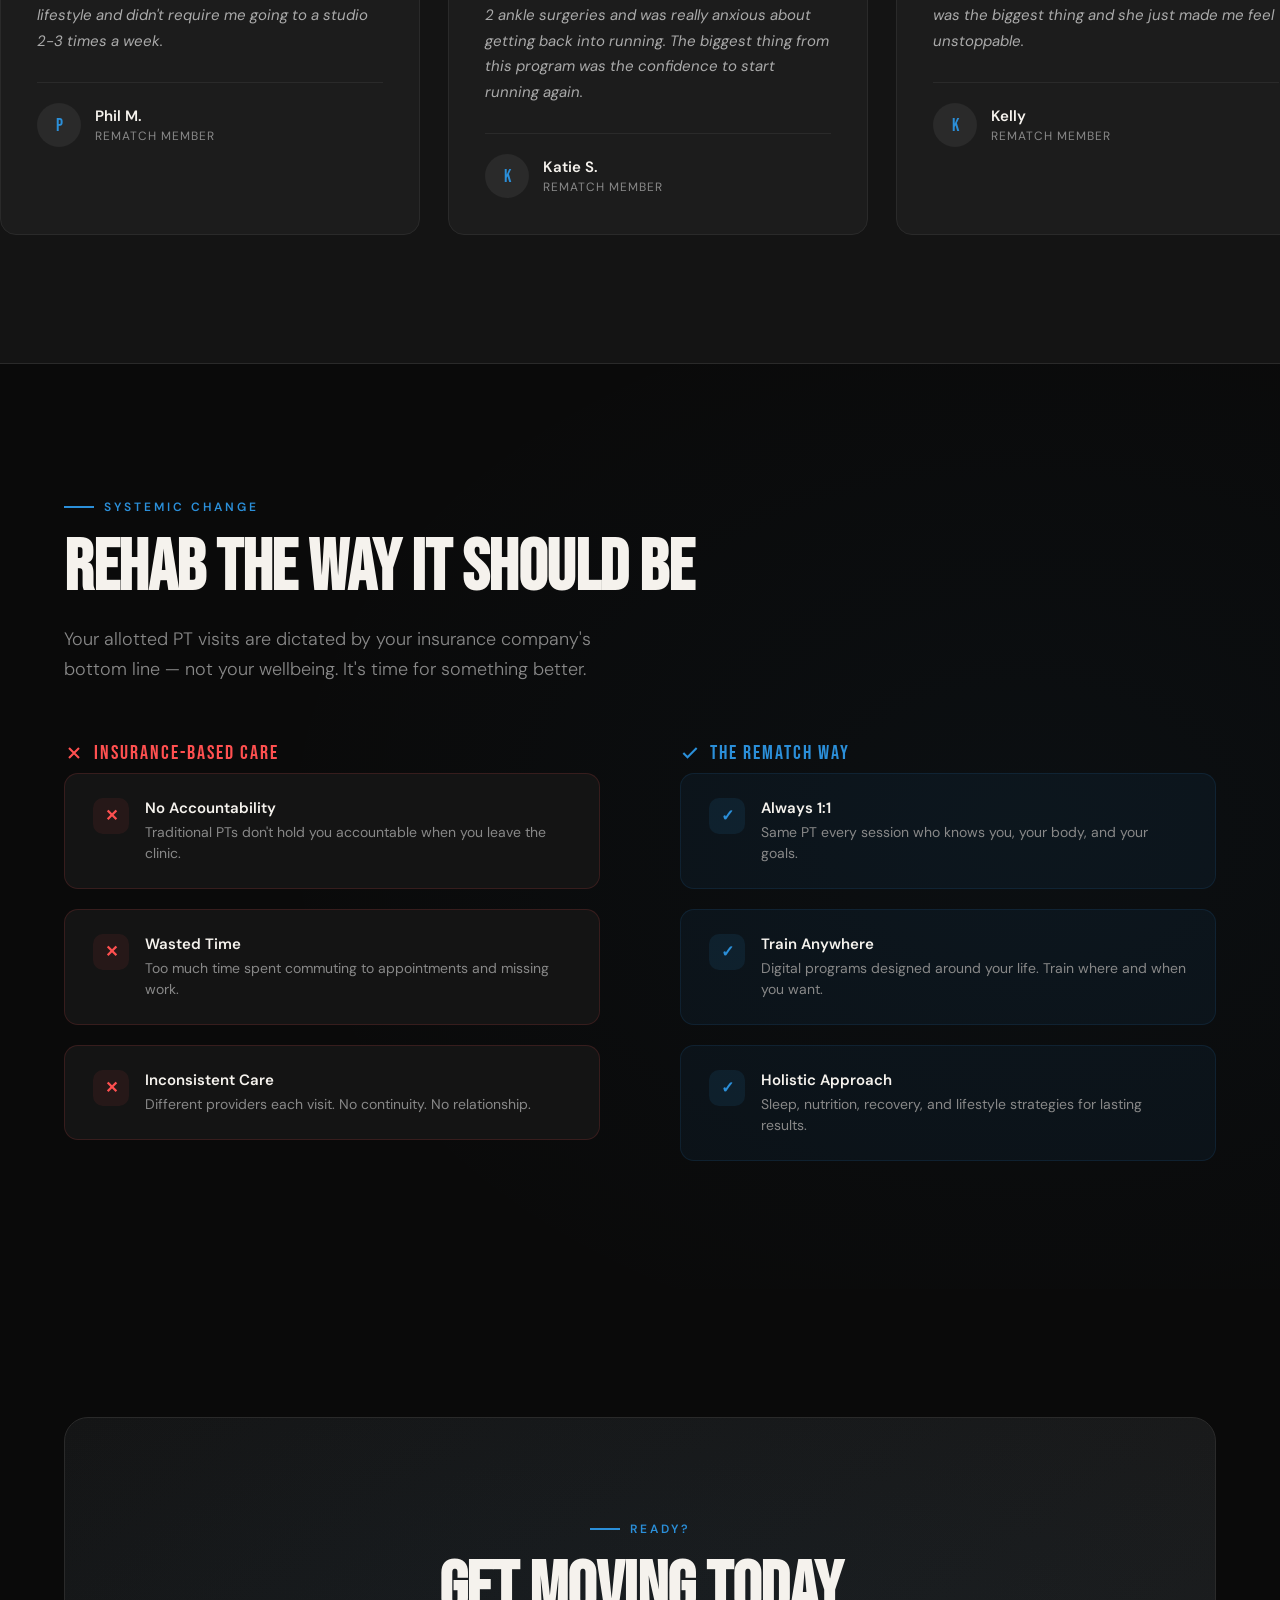
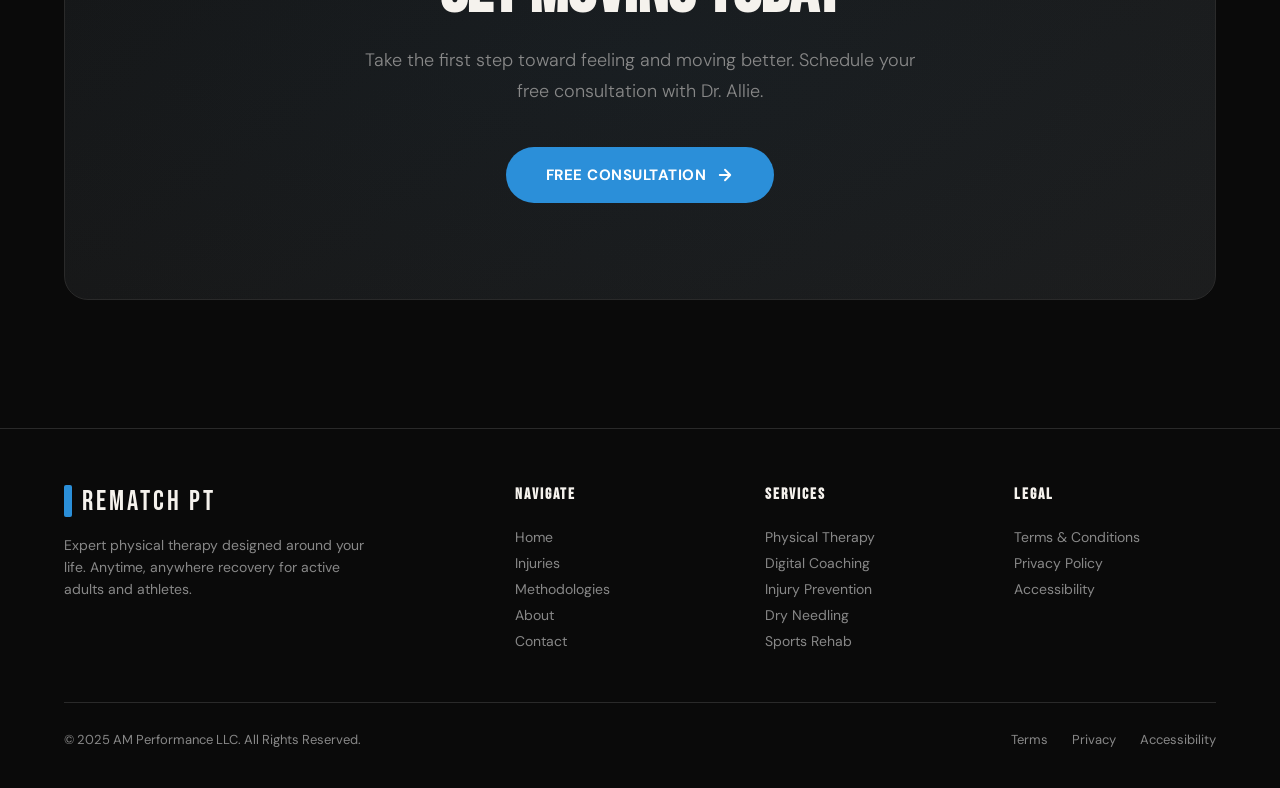
==== commit db92908c: "Refactor all HTML to use external CSS only - Moved all remaining inline <style> blocks into styles.c" ====
--- a/index.html
+++ b/index.html
@@ -6,906 +6,22 @@
 <title>Rematch Physical Therapy — Move Without Limits</title>
 <link rel="preconnect" href="https://fonts.googleapis.com">
 <link href="https://fonts.googleapis.com/css2?family=Bebas+Neue&family=DM+Sans:ital,wght@0,300;0,400;0,500;0,600;0,700;1,400&display=swap" rel="stylesheet">
-<style>
-:root {
-  --black: #0a0a0a;
-  --white: #f5f2ed;
-  --cream: #f5f2ed;
-  --accent: #2b8fd9;
-  --accent-dim: #005ea8;
-  --gray-900: #141414;
-  --gray-800: #1c1c1c;
-  --gray-700: #2a2a2a;
-  --gray-400: #888;
-  --gray-300: #aaa;
-  --font-display: 'Bebas Neue', sans-serif;
-  --font-body: 'DM Sans', sans-serif;
-}
-
-* { margin: 0; padding: 0; box-sizing: border-box; }
-
-html {
-  scroll-behavior: smooth;
-  -webkit-font-smoothing: antialiased;
-}
-
-body {
-  background: var(--black);
-  color: var(--cream);
-  font-family: var(--font-body);
-  overflow-x: hidden;
-}
-
-/* ═══════════════ UTILITY ═══════════════ */
-.container {
-  max-width: 1280px;
-  margin: 0 auto;
-  padding: 0 clamp(20px, 5vw, 64px);
-}
-
-/* ═══════════════ NAV ═══════════════ */
-nav {
-  position: fixed;
-  top: 0;
-  left: 0;
-  right: 0;
-  z-index: 100;
-  padding: 20px 0;
-  transition: background 0.4s, backdrop-filter 0.4s;
-}
-
-nav.scrolled {
-  background: rgba(10,10,10,0.85);
-  backdrop-filter: blur(20px);
-  -webkit-backdrop-filter: blur(20px);
-}
-
-nav .container {
-  display: flex;
-  align-items: center;
-  justify-content: space-between;
-}
-
-.logo {
-  font-family: var(--font-display);
-  font-size: 28px;
-  letter-spacing: 3px;
-  text-decoration: none;
-  color: var(--cream);
-  display: flex;
-  align-items: center;
-  gap: 10px;
-}
-
-.logo-mark {
-  width: 8px;
-  height: 32px;
-  background: var(--accent);
-  border-radius: 2px;
-  display: inline-block;
-}
-
-.nav-links {
-  display: flex;
-  align-items: center;
-  gap: 36px;
-  list-style: none;
-}
-
-.nav-links a {
-  font-family: var(--font-body);
-  font-size: 14px;
-  font-weight: 500;
-  letter-spacing: 0.5px;
-  text-decoration: none;
-  color: var(--gray-300);
-  transition: color 0.3s;
-  text-transform: uppercase;
-}
-
-.nav-links a:hover { color: var(--cream); }
-
-.nav-cta {
-  background: var(--accent) !important;
-  color: #fff !important;
-  padding: 12px 28px;
-  border-radius: 100px;
-  font-weight: 700 !important;
-  font-size: 13px !important;
-  letter-spacing: 1px !important;
-  transition: transform 0.3s, box-shadow 0.3s !important;
-}
-
-.nav-cta:hover {
-  transform: translateY(-2px);
-  box-shadow: 0 8px 30px rgba(43,143,217,0.25);
-}
-
-/* Mobile menu */
-.mobile-toggle {
-  display: none;
-  background: none;
-  border: none;
-  cursor: pointer;
-  flex-direction: column;
-  gap: 6px;
-  padding: 4px;
-}
-
-.mobile-toggle span {
-  display: block;
-  width: 28px;
-  height: 2px;
-  background: var(--cream);
-  transition: transform 0.3s, opacity 0.3s;
-}
-
-/* ═══════════════ HERO ═══════════════ */
-.hero {
-  min-height: 100vh;
-  display: flex;
-  align-items: center;
-  position: relative;
-  overflow: hidden;
-  padding-top: 80px;
-}
-
-.hero-bg {
-  position: absolute;
-  inset: 0;
-  background:
-    radial-gradient(ellipse 80% 60% at 70% 40%, rgba(43,143,217,0.06) 0%, transparent 60%),
-    radial-gradient(ellipse 50% 80% at 20% 80%, rgba(43,143,217,0.03) 0%, transparent 60%);
-  z-index: 0;
-}
-
-.hero-grain {
-  position: absolute;
-  inset: 0;
-  opacity: 0.035;
-  background-image: url("data:image/svg+xml,%3Csvg viewBox='0 0 256 256' xmlns='http://www.w3.org/2000/svg'%3E%3Cfilter id='n'%3E%3CfeTurbulence type='fractalNoise' baseFrequency='0.9' numOctaves='4' stitchTiles='stitch'/%3E%3C/filter%3E%3Crect width='100%25' height='100%25' filter='url(%23n)'/%3E%3C/svg%3E");
-  background-size: 200px;
-  z-index: 0;
-}
-
-.hero-content {
-  position: relative;
-  z-index: 1;
-  width: 100%;
-}
-
-.hero-eyebrow {
-  display: inline-flex;
-  align-items: center;
-  gap: 10px;
-  font-size: 13px;
-  font-weight: 600;
-  letter-spacing: 3px;
-  text-transform: uppercase;
-  color: var(--accent);
-  margin-bottom: 28px;
-  opacity: 0;
-  animation: fadeUp 0.8s 0.2s forwards;
-}
-
-.hero-eyebrow::before {
-  content: '';
-  width: 40px;
-  height: 2px;
-  background: var(--accent);
-}
-
-.hero h1 {
-  font-family: var(--font-display);
-  font-size: clamp(60px, 10vw, 140px);
-  line-height: 0.92;
-  letter-spacing: -1px;
-  color: var(--cream);
-  max-width: 900px;
-  opacity: 0;
-  animation: fadeUp 0.8s 0.4s forwards;
-}
-
-.hero h1 em {
-  font-style: normal;
-  color: var(--accent);
-  position: relative;
-}
-
-.hero-sub {
-  font-size: clamp(16px, 2vw, 20px);
-  line-height: 1.6;
-  color: var(--gray-400);
-  max-width: 520px;
-  margin-top: 32px;
-  font-weight: 300;
-  opacity: 0;
-  animation: fadeUp 0.8s 0.6s forwards;
-}
-
-.hero-actions {
-  display: flex;
-  align-items: center;
-  gap: 24px;
-  margin-top: 48px;
-  opacity: 0;
-  animation: fadeUp 0.8s 0.8s forwards;
-}
-
-.btn-primary {
-  display: inline-flex;
-  align-items: center;
-  gap: 10px;
-  background: var(--accent);
-  color: #fff;
-  padding: 18px 40px;
-  border-radius: 100px;
-  font-family: var(--font-body);
-  font-size: 15px;
-  font-weight: 700;
-  letter-spacing: 0.5px;
-  text-decoration: none;
-  text-transform: uppercase;
-  transition: transform 0.3s, box-shadow 0.3s;
-}
-
-.btn-primary:hover {
-  transform: translateY(-3px);
-  box-shadow: 0 12px 40px rgba(43,143,217,0.3);
-}
-
-.btn-primary svg {
-  width: 18px;
-  height: 18px;
-  transition: transform 0.3s;
-}
-
-.btn-primary:hover svg { transform: translateX(4px); }
-
-.btn-ghost {
-  display: inline-flex;
-  align-items: center;
-  gap: 8px;
-  color: var(--cream);
-  text-decoration: none;
-  font-size: 14px;
-  font-weight: 500;
-  letter-spacing: 0.5px;
-  text-transform: uppercase;
-  padding: 18px 0;
-  transition: color 0.3s;
-}
-
-.btn-ghost:hover { color: var(--accent); }
-
-.hero-stats {
-  display: flex;
-  gap: 56px;
-  margin-top: 80px;
-  padding-top: 40px;
-  border-top: 1px solid var(--gray-700);
-  opacity: 0;
-  animation: fadeUp 0.8s 1s forwards;
-}
-
-.stat-num {
-  font-family: var(--font-display);
-  font-size: 48px;
-  color: var(--accent);
-  line-height: 1;
-}
-
-.stat-label {
-  font-size: 13px;
-  color: var(--gray-400);
-  margin-top: 6px;
-  text-transform: uppercase;
-  letter-spacing: 1px;
-}
-
-/* ═══════════════ SECTION SHARED ═══════════════ */
-section {
-  padding: clamp(80px, 10vw, 140px) 0;
-}
-
-.section-eyebrow {
-  display: inline-flex;
-  align-items: center;
-  gap: 10px;
-  font-size: 12px;
-  font-weight: 600;
-  letter-spacing: 3px;
-  text-transform: uppercase;
-  color: var(--accent);
-  margin-bottom: 20px;
-}
-
-.section-eyebrow::before {
-  content: '';
-  width: 30px;
-  height: 2px;
-  background: var(--accent);
-}
-
-.section-title {
-  font-family: var(--font-display);
-  font-size: clamp(40px, 6vw, 72px);
-  line-height: 0.95;
-  letter-spacing: -0.5px;
-  max-width: 700px;
-}
-
-.section-subtitle {
-  font-size: clamp(16px, 1.5vw, 18px);
-  line-height: 1.7;
-  color: var(--gray-400);
-  max-width: 560px;
-  margin-top: 20px;
-  font-weight: 300;
-}
-
-/* ═══════════════ ABOUT STRIP ═══════════════ */
-.about-strip {
-  background: var(--gray-900);
-  border-top: 1px solid var(--gray-700);
-  border-bottom: 1px solid var(--gray-700);
-}
-
-.about-strip .container {
-  display: grid;
-  grid-template-columns: 1fr 1fr;
-  gap: 80px;
-  align-items: center;
-}
-
-.about-img-wrap {
-  position: relative;
-  aspect-ratio: 3/4;
-  border-radius: 12px;
-  overflow: hidden;
-  background: var(--gray-800);
-}
-
-.about-img-wrap img {
-  width: 100%;
-  height: 100%;
-  object-fit: cover;
-  filter: grayscale(30%);
-  transition: filter 0.5s;
-}
-
-.about-img-wrap:hover img { filter: grayscale(0%); }
-
-.about-img-accent {
-  position: absolute;
-  bottom: -6px;
-  left: -6px;
-  width: 100px;
-  height: 100px;
-  border: 3px solid var(--accent);
-  border-radius: 0 12px 0 12px;
-  z-index: 2;
-}
-
-.about-content .section-subtitle { margin-top: 24px; }
-
-.about-values {
-  display: flex;
-  flex-direction: column;
-  gap: 20px;
-  margin-top: 40px;
-}
-
-.about-value {
-  display: flex;
-  align-items: flex-start;
-  gap: 16px;
-}
-
-.about-value-icon {
-  flex-shrink: 0;
-  width: 40px;
-  height: 40px;
-  background: rgba(43,143,217,0.08);
-  border: 1px solid rgba(43,143,217,0.15);
-  border-radius: 10px;
-  display: flex;
-  align-items: center;
-  justify-content: center;
-}
-
-.about-value-icon svg {
-  width: 20px;
-  height: 20px;
-  stroke: var(--accent);
-}
-
-.about-value h4 {
-  font-size: 15px;
-  font-weight: 600;
-  margin-bottom: 4px;
-}
-
-.about-value p {
-  font-size: 14px;
-  color: var(--gray-400);
-  line-height: 1.5;
-}
-
-/* ═══════════════ FEATURES ═══════════════ */
-.features { background: var(--black); }
-
-.features-header {
-  text-align: center;
-  margin-bottom: 72px;
-}
-
-.features-header .section-title { margin: 0 auto; }
-.features-header .section-subtitle { margin: 20px auto 0; text-align: center; }
-
-.features-grid {
-  display: grid;
-  grid-template-columns: repeat(4, 1fr);
-  gap: 24px;
-}
-
-.feature-card {
-  background: var(--gray-900);
-  border: 1px solid var(--gray-700);
-  border-radius: 16px;
-  padding: 36px 28px;
-  transition: border-color 0.4s, transform 0.4s;
-  position: relative;
-  overflow: hidden;
-}
-
-.feature-card::before {
-  content: '';
-  position: absolute;
-  top: 0;
-  left: 0;
-  right: 0;
-  height: 3px;
-  background: var(--accent);
-  transform: scaleX(0);
-  transform-origin: left;
-  transition: transform 0.4s;
-}
-
-.feature-card:hover {
-  border-color: rgba(43,143,217,0.2);
-  transform: translateY(-4px);
-}
-
-.feature-card:hover::before { transform: scaleX(1); }
-
-.feature-icon {
-  width: 52px;
-  height: 52px;
-  background: rgba(43,143,217,0.06);
-  border: 1px solid rgba(43,143,217,0.12);
-  border-radius: 14px;
-  display: flex;
-  align-items: center;
-  justify-content: center;
-  margin-bottom: 24px;
-}
-
-.feature-icon svg {
-  width: 24px;
-  height: 24px;
-  stroke: var(--accent);
-}
-
-.feature-card h3 {
-  font-family: var(--font-display);
-  font-size: 24px;
-  letter-spacing: 0.5px;
-  margin-bottom: 12px;
-}
-
-.feature-card p {
-  font-size: 14px;
-  line-height: 1.65;
-  color: var(--gray-400);
-}
-
-/* ═══════════════ TESTIMONIALS ═══════════════ */
-.testimonials {
-  background: var(--gray-900);
-  border-top: 1px solid var(--gray-700);
-  border-bottom: 1px solid var(--gray-700);
-  overflow: hidden;
-}
-
-.testimonials-header {
-  text-align: center;
-  margin-bottom: 64px;
-}
-
-.testimonials-header .section-title { margin: 0 auto; }
-
-.testimonial-track {
-  display: flex;
-  gap: 28px;
-  animation: scrollCards 30s linear infinite;
-}
-
-.testimonial-card {
-  flex-shrink: 0;
-  width: 420px;
-  background: var(--gray-800);
-  border: 1px solid var(--gray-700);
-  border-radius: 16px;
-  padding: 36px;
-  position: relative;
-}
-
-.testimonial-card::before {
-  content: '"';
-  font-family: var(--font-display);
-  font-size: 80px;
-  color: var(--accent);
-  opacity: 0.15;
-  position: absolute;
-  top: 12px;
-  left: 24px;
-  line-height: 1;
-}
-
-.testimonial-quote {
-  font-size: 15px;
-  line-height: 1.7;
-  color: var(--gray-300);
-  font-style: italic;
-  margin-bottom: 28px;
-  position: relative;
-  z-index: 1;
-}
-
-.testimonial-author {
-  display: flex;
-  align-items: center;
-  gap: 14px;
-  border-top: 1px solid var(--gray-700);
-  padding-top: 20px;
-}
-
-.testimonial-avatar {
-  width: 44px;
-  height: 44px;
-  border-radius: 50%;
-  background: var(--gray-700);
-  display: flex;
-  align-items: center;
-  justify-content: center;
-  font-family: var(--font-display);
-  font-size: 18px;
-  color: var(--accent);
-}
-
-.testimonial-name {
-  font-weight: 600;
-  font-size: 15px;
-}
-
-.testimonial-role {
-  font-size: 12px;
-  color: var(--gray-400);
-  text-transform: uppercase;
-  letter-spacing: 1px;
-  margin-top: 2px;
-}
-
-@keyframes scrollCards {
-  0% { transform: translateX(0); }
-  100% { transform: translateX(calc(-448px * 5)); }
-}
-
-/* ═══════════════ BROKEN SYSTEM ═══════════════ */
-.system {
-  position: relative;
-  overflow: hidden;
-}
-
-.system-bg {
-  position: absolute;
-  inset: 0;
-  background: radial-gradient(ellipse 60% 60% at 80% 50%, rgba(43,143,217,0.04), transparent);
-}
-
-.system .container {
-  position: relative;
-  z-index: 1;
-}
-
-.system-grid {
-  display: grid;
-  grid-template-columns: 1fr 1fr;
-  gap: 80px;
-  margin-top: 56px;
-  align-items: start;
-}
-
-.system-problems {
-  display: flex;
-  flex-direction: column;
-  gap: 20px;
-}
-
-.problem-card {
-  background: var(--gray-900);
-  border: 1px solid rgba(255,80,80,0.15);
-  border-radius: 14px;
-  padding: 24px 28px;
-  display: flex;
-  align-items: flex-start;
-  gap: 16px;
-}
-
-.problem-icon {
-  flex-shrink: 0;
-  width: 36px;
-  height: 36px;
-  background: rgba(255,80,80,0.08);
-  border-radius: 10px;
-  display: flex;
-  align-items: center;
-  justify-content: center;
-  color: #ff5050;
-  font-weight: 700;
-  font-size: 16px;
-}
-
-.problem-card h4 {
-  font-size: 15px;
-  font-weight: 600;
-  margin-bottom: 4px;
-}
-
-.problem-card p {
-  font-size: 14px;
-  color: var(--gray-400);
-  line-height: 1.5;
-}
-
-.system-solution {
-  display: flex;
-  flex-direction: column;
-  gap: 20px;
-}
-
-.solution-card {
-  background: rgba(43,143,217,0.04);
-  border: 1px solid rgba(43,143,217,0.12);
-  border-radius: 14px;
-  padding: 24px 28px;
-  display: flex;
-  align-items: flex-start;
-  gap: 16px;
-}
-
-.solution-icon {
-  flex-shrink: 0;
-  width: 36px;
-  height: 36px;
-  background: rgba(43,143,217,0.1);
-  border-radius: 10px;
-  display: flex;
-  align-items: center;
-  justify-content: center;
-  color: var(--accent);
-  font-weight: 700;
-  font-size: 16px;
-}
-
-.solution-card h4 {
-  font-size: 15px;
-  font-weight: 600;
-  margin-bottom: 4px;
-}
-
-.solution-card p {
-  font-size: 14px;
-  color: var(--gray-400);
-  line-height: 1.5;
-}
-
-.system-col-label {
-  font-family: var(--font-display);
-  font-size: 20px;
-  letter-spacing: 2px;
-  text-transform: uppercase;
-  margin-bottom: 8px;
-  display: flex;
-  align-items: center;
-  gap: 10px;
-}
-
-.system-col-label.bad { color: #ff5050; }
-.system-col-label.good { color: var(--accent); }
-
-/* ═══════════════ CTA ═══════════════ */
-.cta-section {
-  padding: clamp(80px, 10vw, 120px) 0;
-}
-
-.cta-block {
-  text-align: center;
-  background: linear-gradient(145deg, var(--gray-900), var(--gray-800));
-  border: 1px solid var(--gray-700);
-  border-radius: 24px;
-  padding: clamp(56px, 8vw, 96px) clamp(32px, 6vw, 80px);
-  position: relative;
-  overflow: hidden;
-}
-
-.cta-block::before {
-  content: '';
-  position: absolute;
-  top: -50%;
-  left: -50%;
-  width: 200%;
-  height: 200%;
-  background: radial-gradient(ellipse at center, rgba(43,143,217,0.05), transparent 60%);
-}
-
-.cta-block .section-eyebrow { justify-content: center; }
-.cta-block .section-title {
-  margin: 0 auto;
-  max-width: 600px;
-  position: relative;
-  z-index: 1;
-}
-
-.cta-block .section-subtitle {
-  text-align: center;
-  margin: 20px auto 0;
-  position: relative;
-  z-index: 1;
-}
-
-.cta-block .btn-primary {
-  margin-top: 40px;
-  position: relative;
-  z-index: 1;
-}
-
-/* ═══════════════ FOOTER ═══════════════ */
-footer {
-  border-top: 1px solid var(--gray-700);
-  padding: 56px 0 40px;
-}
-
-.footer-grid {
-  display: grid;
-  grid-template-columns: 2fr 1fr 1fr 1fr;
-  gap: 48px;
-  margin-bottom: 48px;
-}
-
-.footer-brand .logo { margin-bottom: 16px; }
-
-.footer-brand p {
-  font-size: 14px;
-  color: var(--gray-400);
-  line-height: 1.6;
-  max-width: 300px;
-}
-
-.footer-col h5 {
-  font-family: var(--font-display);
-  font-size: 16px;
-  letter-spacing: 2px;
-  margin-bottom: 20px;
-  color: var(--cream);
-}
-
-.footer-col a {
-  display: block;
-  font-size: 14px;
-  color: var(--gray-400);
-  text-decoration: none;
-  padding: 4px 0;
-  transition: color 0.3s;
-}
-
-.footer-col a:hover { color: var(--accent); }
-
-.footer-bottom {
-  border-top: 1px solid var(--gray-700);
-  padding-top: 28px;
-  display: flex;
-  justify-content: space-between;
-  align-items: center;
-  font-size: 13px;
-  color: var(--gray-400);
-}
-
-.footer-bottom a {
-  color: var(--gray-400);
-  text-decoration: none;
-  transition: color 0.3s;
-}
-
-.footer-bottom a:hover { color: var(--accent); }
-
-.footer-legal {
-  display: flex;
-  gap: 24px;
-}
-
-/* ═══════════════ ANIMATIONS ═══════════════ */
-@keyframes fadeUp {
-  from { opacity: 0; transform: translateY(24px); }
-  to { opacity: 1; transform: translateY(0); }
-}
-
-.reveal {
-  opacity: 0;
-  transform: translateY(30px);
-  transition: opacity 0.7s, transform 0.7s;
-}
-
-.reveal.visible {
-  opacity: 1;
-  transform: translateY(0);
-}
-
-/* ═══════════════ RESPONSIVE ═══════════════ */
-@media (max-width: 1024px) {
-  .features-grid { grid-template-columns: repeat(2, 1fr); }
-  .system-grid { grid-template-columns: 1fr; gap: 48px; }
-  .about-strip .container { grid-template-columns: 1fr; gap: 48px; }
-  .about-img-wrap { max-width: 400px; aspect-ratio: 4/5; }
-  .footer-grid { grid-template-columns: 1fr 1fr; }
-}
-
-@media (max-width: 768px) {
-  .nav-links { display: none; }
-  .mobile-toggle { display: flex; }
-  
-  .nav-links.open {
-    display: flex;
-    flex-direction: column;
-    position: fixed;
-    inset: 0;
-    background: var(--black);
-    justify-content: center;
-    align-items: center;
-    gap: 32px;
-    z-index: 99;
-  }
-  
-  .nav-links.open a {
-    font-size: 24px;
-    color: var(--cream);
-  }
-
-  .hero h1 { font-size: clamp(48px, 12vw, 80px); }
-  .hero-stats { flex-direction: column; gap: 24px; }
-  .features-grid { grid-template-columns: 1fr; }
-  .testimonial-card { width: 320px; }
-  .footer-grid { grid-template-columns: 1fr; gap: 32px; }
-  .footer-bottom { flex-direction: column; gap: 16px; text-align: center; }
-  .footer-legal { flex-wrap: wrap; justify-content: center; }
-}
-</style>
+<link rel="stylesheet" href="styles.css">
 </head>
 <body>
 
 <!-- ═══ NAVIGATION ═══ -->
 <nav id="mainNav">
   <div class="container">
-    <a href="/" class="logo">
+    <a href="index.html" class="logo">
       <span class="logo-mark"></span>
       REMATCH PT
     </a>
     <ul class="nav-links" id="navLinks">
-      <li><a href="/injuries">Injuries</a></li>
-      <li><a href="/methodologies">Methodologies</a></li>
-      <li><a href="/about">About</a></li>
-      <li><a href="/contact" class="nav-cta">Get Started</a></li>
+      <li><a href="injuries.html">Injuries</a></li>
+      <li><a href="methodologies.html">Methodologies</a></li>
+      <li><a href="about.html">About</a></li>
+      <li><a href="contact.html" class="nav-cta">Get Started</a></li>
     </ul>
     <button class="mobile-toggle" id="mobileToggle" aria-label="Toggle menu">
       <span></span><span></span><span></span>
@@ -916,29 +32,29 @@
 <!-- ═══ HERO ═══ -->
 <section class="hero">
   <div class="hero-bg"></div>
-  <div class="hero-grain"></div>
+  <div class="noise-overlay"></div>
   <div class="container hero-content">
     <div class="hero-eyebrow">Online Physical Therapy</div>
     <h1>MOVE WITHOUT <em>LIMITS</em></h1>
     <p class="hero-sub">Save time and money while achieving better injury rehabilitation and performance outcomes. Physical therapy that fits your life — anytime, anywhere.</p>
     <div class="hero-actions">
-      <a href="/contact" class="btn-primary">
+      <a href="contact.html" class="btn-primary">
         Free Consultation
         <svg viewBox="0 0 24 24" fill="none" stroke="currentColor" stroke-width="2.5" stroke-linecap="round" stroke-linejoin="round"><path d="M5 12h14M12 5l7 7-7 7"/></svg>
       </a>
-      <a href="/methodologies" class="btn-ghost">See how it works →</a>
+      <a href="methodologies.html" class="btn-ghost">See how it works →</a>
     </div>
     <div class="hero-stats">
       <div>
-        <div class="stat-num">10+</div>
+        <div class="stat-number">10+</div>
         <div class="stat-label">Years Experience</div>
       </div>
       <div>
-        <div class="stat-num">500+</div>
+        <div class="stat-number">500+</div>
         <div class="stat-label">Patients Treated</div>
       </div>
       <div>
-        <div class="stat-num">14K+</div>
+        <div class="stat-number">14K+</div>
         <div class="stat-label">Hours with Patients</div>
       </div>
     </div>
@@ -992,8 +108,8 @@
 <!-- ═══ FEATURES ═══ -->
 <section class="features">
   <div class="container">
-    <div class="features-header reveal">
-      <div class="section-eyebrow" style="justify-content:center;">Built Around You</div>
+    <div class="features-header section-header--center reveal">
+      <div class="section-eyebrow">Built Around You</div>
       <h2 class="section-title">PERSONALIZED CARE, REAL RESULTS</h2>
       <p class="section-subtitle">Convenient, flexible care for your recovery. Wherever you are, we're ready to support you.</p>
     </div>
@@ -1033,8 +149,8 @@
 <!-- ═══ TESTIMONIALS ═══ -->
 <section class="testimonials">
   <div class="container">
-    <div class="testimonials-header reveal">
-      <div class="section-eyebrow" style="justify-content:center;">Testimonials</div>
+    <div class="testimonials-header section-header--center reveal">
+      <div class="section-eyebrow">Testimonials</div>
       <h2 class="section-title">TRUSTED BY ATHLETES & ACTIVE ADULTS</h2>
     </div>
   </div>
@@ -1219,10 +335,10 @@
 <section class="cta-section">
   <div class="container">
     <div class="cta-block reveal">
-      <div class="section-eyebrow" style="justify-content:center;">Ready?</div>
+      <div class="section-eyebrow">Ready?</div>
       <h2 class="section-title">GET MOVING TODAY</h2>
       <p class="section-subtitle">Take the first step toward feeling and moving better. Schedule your free consultation with Dr. Allie.</p>
-      <a href="/contact" class="btn-primary">
+      <a href="contact.html" class="btn-primary">
         Free Consultation
         <svg viewBox="0 0 24 24" fill="none" stroke="currentColor" stroke-width="2.5" stroke-linecap="round" stroke-linejoin="round"><path d="M5 12h14M12 5l7 7-7 7"/></svg>
       </a>
@@ -1243,11 +359,11 @@
       </div>
       <div class="footer-col">
         <h5>NAVIGATE</h5>
-        <a href="/">Home</a>
-        <a href="/injuries">Injuries</a>
-        <a href="/methodologies">Methodologies</a>
-        <a href="/about">About</a>
-        <a href="/contact">Contact</a>
+        <a href="index.html">Home</a>
+        <a href="injuries.html">Injuries</a>
+        <a href="methodologies.html">Methodologies</a>
+        <a href="about.html">About</a>
+        <a href="contact.html">Contact</a>
       </div>
       <div class="footer-col">
         <h5>SERVICES</h5>
--- a/styles.css
+++ b/styles.css
@@ -0,0 +1,1638 @@
+/* ═══════════════════════════════════════════════════════════════
+   REMATCH PT — styles.css
+   ═══════════════════════════════════════════════════════════════ */
+
+
+/* ═══════════════════════════════════════════════════════════════
+   1. CSS VARIABLES
+   ═══════════════════════════════════════════════════════════════ */
+:root {
+  /* ── Core palette ── */
+  --black:  #0a0a0a;
+  --cream:  #f5f2ed;
+  --accent: #2b8fd9;
+
+  /* ── Accent alpha scale (for backgrounds, borders, glows) ── */
+  --accent-bg:           rgba(43, 143, 217, 0.06);
+  --accent-bg-strong:    rgba(43, 143, 217, 0.10);
+  --accent-border:       rgba(43, 143, 217, 0.12);
+  --accent-border-hover: rgba(43, 143, 217, 0.20);
+  --accent-glow:         rgba(43, 143, 217, 0.25);
+  --accent-shadow:       rgba(43, 143, 217, 0.30);
+
+  /* ── Error / negative state ──
+     ⚠ FLAG: previously hardcoded as #ff5050 in 6 places; now centralised */
+  --error:        #ff5050;
+  --error-bg:     rgba(255, 80, 80, 0.08);
+  --error-border: rgba(255, 80, 80, 0.15);
+
+  /* ── Neutral grays ── */
+  --gray-900: #141414;
+  --gray-800: #1c1c1c;
+  --gray-700: #2a2a2a;
+  --gray-400: #888;
+  --gray-300: #aaa;
+
+  /* ── Nav glass effect ── */
+  --black-glass: rgba(10, 10, 10, 0.85);
+
+  /* ── Typography ── */
+  --font-display: 'Bebas Neue', sans-serif;
+  --font-body:    'DM Sans', sans-serif;
+
+  /* ── Spacing scale ── */
+  --space-xs:  4px;
+  --space-sm:  8px;
+  --space-md:  16px;
+  --space-lg:  24px;
+  --space-xl:  40px;
+  --space-2xl: 56px;
+  --space-3xl: 80px;
+
+  /* ── Border radius scale ── */
+  --radius-sm:   10px;
+  --radius-md:   14px;
+  --radius-lg:   16px;
+  --radius-xl:   24px;
+  --radius-full: 100px;
+
+  /* ── Removed / flagged ──────────────────────────────────────
+     --white: #f5f2ed   ⚠ duplicate of --cream, removed
+     --accent-dim: #005ea8  ⚠ declared but never referenced, removed
+     ─────────────────────────────────────────────────────────── */
+}
+
+
+/* ═══════════════════════════════════════════════════════════════
+   2. RESET & BASE
+   ═══════════════════════════════════════════════════════════════ */
+* { margin: 0; padding: 0; box-sizing: border-box; }
+
+html {
+  scroll-behavior: smooth;
+  -webkit-font-smoothing: antialiased;
+}
+
+body {
+  background: var(--black);
+  color: var(--cream);
+  font-family: var(--font-body);
+  overflow-x: hidden;
+}
+
+
+/* ═══════════════════════════════════════════════════════════════
+   3. LAYOUT UTILITIES
+   ═══════════════════════════════════════════════════════════════ */
+.container {
+  max-width: 1280px;
+  margin: 0 auto;
+  padding: 0 clamp(20px, 5vw, 64px);
+}
+
+/* Reusable noise / film-grain overlay — applied as an empty child div */
+.noise-overlay {
+  position: absolute;
+  inset: 0;
+  opacity: 0.035;
+  background-image: url("data:image/svg+xml,%3Csvg viewBox='0 0 256 256' xmlns='http://www.w3.org/2000/svg'%3E%3Cfilter id='n'%3E%3CfeTurbulence type='fractalNoise' baseFrequency='0.9' numOctaves='4' stitchTiles='stitch'/%3E%3C/filter%3E%3Crect width='100%25' height='100%25' filter='url(%23n)'/%3E%3C/svg%3E");
+  background-size: 200px;
+  pointer-events: none;
+}
+
+
+/* ═══════════════════════════════════════════════════════════════
+   4. NAVIGATION
+   ═══════════════════════════════════════════════════════════════ */
+nav {
+  position: fixed;
+  top: 0; left: 0; right: 0;
+  z-index: 100;
+  padding: 20px 0;
+  transition: background 0.4s, backdrop-filter 0.4s;
+}
+
+nav.scrolled {
+  background: var(--black-glass);
+  backdrop-filter: blur(20px);
+  -webkit-backdrop-filter: blur(20px);
+}
+
+nav .container {
+  display: flex;
+  align-items: center;
+  justify-content: space-between;
+}
+
+.logo {
+  font-family: var(--font-display);
+  font-size: 28px;
+  letter-spacing: 3px;
+  text-decoration: none;
+  color: var(--cream);
+  display: flex;
+  align-items: center;
+  gap: 10px;
+}
+
+.logo-mark {
+  width: 8px;
+  height: 32px;
+  background: var(--accent);
+  border-radius: 2px;
+  display: inline-block;
+}
+
+.nav-links {
+  display: flex;
+  align-items: center;
+  gap: 36px;
+  list-style: none;
+}
+
+.nav-links a {
+  font-family: var(--font-body);
+  font-size: 14px;
+  font-weight: 500;
+  letter-spacing: 0.5px;
+  text-decoration: none;
+  color: var(--gray-300);
+  transition: color 0.3s;
+  text-transform: uppercase;
+}
+
+.nav-links a:hover { color: var(--cream); }
+
+/* ⚠ FLAG: !important overrides below exist because .nav-cta is also an .nav-links a.
+   Consider using a dedicated element (e.g. <li class="nav-cta-item">) instead. */
+.nav-cta {
+  background: var(--accent) !important;
+  color: #fff !important;
+  padding: 12px 28px;
+  border-radius: var(--radius-full);
+  font-weight: 700 !important;
+  font-size: 13px !important;
+  letter-spacing: 1px !important;
+  transition: transform 0.3s, box-shadow 0.3s !important;
+}
+
+.nav-cta:hover {
+  transform: translateY(-2px);
+  box-shadow: 0 8px 30px var(--accent-glow);
+}
+
+.mobile-toggle {
+  display: none;
+  background: none;
+  border: none;
+  cursor: pointer;
+  flex-direction: column;
+  gap: 6px;
+  padding: 4px;
+}
+
+.mobile-toggle span {
+  display: block;
+  width: 28px;
+  height: 2px;
+  background: var(--cream);
+  transition: transform 0.3s, opacity 0.3s;
+}
+
+
+/* ═══════════════════════════════════════════════════════════════
+   5. TYPOGRAPHY & SECTION UTILITIES
+   ═══════════════════════════════════════════════════════════════ */
+section {
+  padding: clamp(80px, 10vw, 140px) 0;
+}
+
+.section-eyebrow {
+  display: inline-flex;
+  align-items: center;
+  gap: 10px;
+  font-size: 12px;
+  font-weight: 600;
+  letter-spacing: 3px;
+  text-transform: uppercase;
+  color: var(--accent);
+  margin-bottom: 20px;
+}
+
+.section-eyebrow::before {
+  content: '';
+  width: 30px;
+  height: 2px;
+  background: var(--accent);
+}
+
+.section-title {
+  font-family: var(--font-display);
+  font-size: clamp(40px, 6vw, 72px);
+  line-height: 0.95;
+  letter-spacing: -0.5px;
+  max-width: 700px;
+}
+
+.section-subtitle {
+  font-size: clamp(16px, 1.5vw, 18px);
+  line-height: 1.7;
+  color: var(--gray-400);
+  max-width: 560px;
+  margin-top: 20px;
+  font-weight: 300;
+}
+
+/* Centered section header modifier — replaces scattered inline style="justify-content:center;"
+   and duplicated .X-header .section-eyebrow { justify-content: center } rules */
+.section-header--center { text-align: center; }
+.section-header--center .section-eyebrow  { justify-content: center; }
+.section-header--center .section-title    { margin-left: auto; margin-right: auto; }
+.section-header--center .section-subtitle { margin-left: auto; margin-right: auto; text-align: center; }
+
+
+/* ═══════════════════════════════════════════════════════════════
+   6. BUTTONS
+   ═══════════════════════════════════════════════════════════════ */
+.btn-primary {
+  display: inline-flex;
+  align-items: center;
+  gap: 10px;
+  background: var(--accent);
+  color: #fff;
+  padding: 18px 40px;
+  border-radius: var(--radius-full);
+  font-family: var(--font-body);
+  font-size: 15px;
+  font-weight: 700;
+  letter-spacing: 0.5px;
+  text-decoration: none;
+  text-transform: uppercase;
+  border: none;
+  cursor: pointer;
+  transition: transform 0.3s, box-shadow 0.3s;
+}
+
+.btn-primary:hover {
+  transform: translateY(-3px);
+  box-shadow: 0 12px 40px var(--accent-shadow);
+}
+
+.btn-primary svg {
+  width: 18px;
+  height: 18px;
+  transition: transform 0.3s;
+}
+
+.btn-primary:hover svg { transform: translateX(4px); }
+
+/* Full-width button variant (used on contact form) */
+.btn-full {
+  width: 100%;
+  justify-content: center;
+}
+
+.btn-ghost {
+  display: inline-flex;
+  align-items: center;
+  gap: 8px;
+  color: var(--cream);
+  text-decoration: none;
+  font-size: 14px;
+  font-weight: 500;
+  letter-spacing: 0.5px;
+  text-transform: uppercase;
+  padding: 18px 0;
+  transition: color 0.3s;
+}
+
+.btn-ghost:hover { color: var(--accent); }
+
+
+/* ═══════════════════════════════════════════════════════════════
+   7. ICON BOX UTILITY
+   ⚠ FLAG: previously defined separately as .about-value-icon,
+   .feature-icon, .body-card-icon, .bio-card-icon, .contact-detail-icon
+   — all share the same visual pattern (flex center, accent bg/border).
+   Sizes differ slightly (40px, 48px, 52px) so each class keeps its
+   own size; the shared visual rules live here.
+   ═══════════════════════════════════════════════════════════════ */
+.about-value-icon,
+.feature-icon,
+.body-card-icon,
+.bio-card-icon,
+.contact-detail-icon {
+  flex-shrink: 0;
+  background: var(--accent-bg);
+  border: 1px solid var(--accent-border);
+  display: flex;
+  align-items: center;
+  justify-content: center;
+}
+
+.about-value-icon svg,
+.feature-icon svg,
+.body-card-icon svg,
+.bio-card-icon svg,
+.contact-detail-icon svg {
+  stroke: var(--accent);
+}
+
+/* Individual sizes */
+.about-value-icon {
+  width: 40px; height: 40px;
+  border-radius: var(--radius-sm);
+}
+.about-value-icon svg { width: 20px; height: 20px; }
+
+.feature-icon {
+  width: 52px; height: 52px;
+  border-radius: 14px;
+  margin-bottom: var(--space-lg);
+}
+.feature-icon svg { width: 24px; height: 24px; }
+
+.body-card-icon,
+.bio-card-icon,
+.contact-detail-icon {
+  width: 48px; height: 48px;
+  border-radius: 12px;
+}
+.body-card-icon svg,
+.bio-card-icon svg  { width: 22px; height: 22px; }
+.contact-detail-icon svg { width: 20px; height: 20px; }
+
+.body-card-icon  { margin-bottom: 20px; }
+.bio-card-icon   { margin-bottom: 20px; }
+
+
+/* ═══════════════════════════════════════════════════════════════
+   8. PAGE: INDEX — HERO
+   ═══════════════════════════════════════════════════════════════ */
+.hero {
+  min-height: 100vh;
+  display: flex;
+  align-items: center;
+  position: relative;
+  overflow: hidden;
+  padding-top: 80px;
+}
+
+.hero-bg {
+  position: absolute;
+  inset: 0;
+  background:
+    radial-gradient(ellipse 80% 60% at 70% 40%, rgba(43,143,217,0.06) 0%, transparent 60%),
+    radial-gradient(ellipse 50% 80% at 20% 80%, rgba(43,143,217,0.03) 0%, transparent 60%);
+  z-index: 0;
+}
+
+.hero-content {
+  position: relative;
+  z-index: 1;
+  width: 100%;
+}
+
+.hero-eyebrow {
+  display: inline-flex;
+  align-items: center;
+  gap: 10px;
+  font-size: 13px;
+  font-weight: 600;
+  letter-spacing: 3px;
+  text-transform: uppercase;
+  color: var(--accent);
+  margin-bottom: 28px;
+  opacity: 0;
+  animation: fadeUp 0.8s 0.2s forwards;
+}
+
+.hero-eyebrow::before {
+  content: '';
+  width: 40px;
+  height: 2px;
+  background: var(--accent);
+}
+
+.hero h1 {
+  font-family: var(--font-display);
+  font-size: clamp(60px, 10vw, 140px);
+  line-height: 0.92;
+  letter-spacing: -1px;
+  color: var(--cream);
+  max-width: 900px;
+  opacity: 0;
+  animation: fadeUp 0.8s 0.4s forwards;
+}
+
+.hero h1 em {
+  font-style: normal;
+  color: var(--accent);
+}
+
+.hero-sub {
+  font-size: clamp(16px, 2vw, 20px);
+  line-height: 1.6;
+  color: var(--gray-400);
+  max-width: 520px;
+  margin-top: 32px;
+  font-weight: 300;
+  opacity: 0;
+  animation: fadeUp 0.8s 0.6s forwards;
+}
+
+.hero-actions {
+  display: flex;
+  align-items: center;
+  gap: var(--space-lg);
+  margin-top: 48px;
+  opacity: 0;
+  animation: fadeUp 0.8s 0.8s forwards;
+}
+
+.hero-stats {
+  display: flex;
+  gap: var(--space-2xl);
+  margin-top: var(--space-3xl);
+  padding-top: var(--space-xl);
+  border-top: 1px solid var(--gray-700);
+  opacity: 0;
+  animation: fadeUp 0.8s 1s forwards;
+}
+
+/* ⚠ FLAG: index uses .stat-num / .stat-label; about uses .stat-number / .stat-text.
+   Both are renamed to .stat-number / .stat-label below for consistency.
+   Update the HTML class names accordingly. */
+.stat-number {
+  font-family: var(--font-display);
+  font-size: 48px;
+  color: var(--accent);
+  line-height: 1;
+}
+
+.stat-label {
+  font-size: 13px;
+  color: var(--gray-400);
+  margin-top: 6px;
+  text-transform: uppercase;
+  letter-spacing: 1px;
+}
+
+
+/* ═══════════════════════════════════════════════════════════════
+   9. PAGE: INDEX — ABOUT STRIP
+   ═══════════════════════════════════════════════════════════════ */
+.about-strip {
+  background: var(--gray-900);
+  border-top: 1px solid var(--gray-700);
+  border-bottom: 1px solid var(--gray-700);
+}
+
+.about-strip .container {
+  display: grid;
+  grid-template-columns: 1fr 1fr;
+  gap: var(--space-3xl);
+  align-items: center;
+}
+
+.about-img-wrap {
+  position: relative;
+  aspect-ratio: 3/4;
+  border-radius: var(--radius-lg);
+  overflow: hidden;
+  background: var(--gray-800);
+}
+
+.about-img-wrap img {
+  width: 100%;
+  height: 100%;
+  object-fit: cover;
+  filter: grayscale(30%);
+  transition: filter 0.5s;
+}
+
+.about-img-wrap:hover img { filter: grayscale(0%); }
+
+.about-img-accent {
+  position: absolute;
+  bottom: -6px;
+  left: -6px;
+  width: 100px;
+  height: 100px;
+  border: 3px solid var(--accent);
+  border-radius: 0 var(--radius-lg) 0 var(--radius-lg);
+  z-index: 2;
+}
+
+.about-content .section-subtitle { margin-top: var(--space-lg); }
+
+.about-values {
+  display: flex;
+  flex-direction: column;
+  gap: 20px;
+  margin-top: var(--space-xl);
+}
+
+.about-value {
+  display: flex;
+  align-items: flex-start;
+  gap: var(--space-md);
+}
+
+.about-value h4 {
+  font-size: 15px;
+  font-weight: 600;
+  margin-bottom: var(--space-xs);
+}
+
+.about-value p {
+  font-size: 14px;
+  color: var(--gray-400);
+  line-height: 1.5;
+}
+
+
+/* ═══════════════════════════════════════════════════════════════
+   10. PAGE: INDEX — FEATURES
+   ═══════════════════════════════════════════════════════════════ */
+.features { background: var(--black); }
+
+.features-header { margin-bottom: 72px; }
+
+.features-grid {
+  display: grid;
+  grid-template-columns: repeat(4, 1fr);
+  gap: var(--space-lg);
+}
+
+.feature-card {
+  background: var(--gray-900);
+  border: 1px solid var(--gray-700);
+  border-radius: var(--radius-lg);
+  padding: 36px 28px;
+  transition: border-color 0.4s, transform 0.4s;
+  position: relative;
+  overflow: hidden;
+}
+
+.feature-card::before {
+  content: '';
+  position: absolute;
+  top: 0; left: 0; right: 0;
+  height: 3px;
+  background: var(--accent);
+  transform: scaleX(0);
+  transform-origin: left;
+  transition: transform 0.4s;
+}
+
+.feature-card:hover {
+  border-color: var(--accent-border-hover);
+  transform: translateY(-4px);
+}
+
+.feature-card:hover::before { transform: scaleX(1); }
+
+.feature-card h3 {
+  font-family: var(--font-display);
+  font-size: 24px;
+  letter-spacing: 0.5px;
+  margin-bottom: 12px;
+}
+
+.feature-card p {
+  font-size: 14px;
+  line-height: 1.65;
+  color: var(--gray-400);
+}
+
+
+/* ═══════════════════════════════════════════════════════════════
+   11. PAGE: INDEX — TESTIMONIALS
+   ═══════════════════════════════════════════════════════════════ */
+.testimonials {
+  background: var(--gray-900);
+  border-top: 1px solid var(--gray-700);
+  border-bottom: 1px solid var(--gray-700);
+  overflow: hidden;
+}
+
+.testimonials-header { margin-bottom: 64px; }
+
+.testimonial-track {
+  display: flex;
+  gap: 28px;
+  animation: scrollCards 30s linear infinite;
+}
+
+.testimonial-card {
+  flex-shrink: 0;
+  width: 420px;
+  background: var(--gray-800);
+  border: 1px solid var(--gray-700);
+  border-radius: var(--radius-lg);
+  padding: 36px;
+  position: relative;
+}
+
+.testimonial-card::before {
+  content: '"';
+  font-family: var(--font-display);
+  font-size: 80px;
+  color: var(--accent);
+  opacity: 0.15;
+  position: absolute;
+  top: 12px;
+  left: var(--space-lg);
+  line-height: 1;
+}
+
+.testimonial-quote {
+  font-size: 15px;
+  line-height: 1.7;
+  color: var(--gray-300);
+  font-style: italic;
+  margin-bottom: 28px;
+  position: relative;
+  z-index: 1;
+}
+
+.testimonial-author {
+  display: flex;
+  align-items: center;
+  gap: 14px;
+  border-top: 1px solid var(--gray-700);
+  padding-top: 20px;
+}
+
+.testimonial-avatar {
+  width: 44px;
+  height: 44px;
+  border-radius: 50%;
+  background: var(--gray-700);
+  display: flex;
+  align-items: center;
+  justify-content: center;
+  font-family: var(--font-display);
+  font-size: 18px;
+  color: var(--accent);
+}
+
+.testimonial-name {
+  font-weight: 600;
+  font-size: 15px;
+}
+
+.testimonial-role {
+  font-size: 12px;
+  color: var(--gray-400);
+  text-transform: uppercase;
+  letter-spacing: 1px;
+  margin-top: 2px;
+}
+
+@keyframes scrollCards {
+  0%   { transform: translateX(0); }
+  100% { transform: translateX(calc(-448px * 5)); }
+}
+
+
+/* ═══════════════════════════════════════════════════════════════
+   12. PAGE: INDEX — SYSTEM (PROBLEMS VS SOLUTIONS)
+   ═══════════════════════════════════════════════════════════════ */
+.system {
+  position: relative;
+  overflow: hidden;
+}
+
+.system-bg {
+  position: absolute;
+  inset: 0;
+  background: radial-gradient(ellipse 60% 60% at 80% 50%, rgba(43,143,217,0.04), transparent);
+}
+
+.system .container {
+  position: relative;
+  z-index: 1;
+}
+
+.system-grid {
+  display: grid;
+  grid-template-columns: 1fr 1fr;
+  gap: var(--space-3xl);
+  margin-top: var(--space-2xl);
+  align-items: start;
+}
+
+.system-col-label {
+  font-family: var(--font-display);
+  font-size: 20px;
+  letter-spacing: 2px;
+  text-transform: uppercase;
+  margin-bottom: var(--space-sm);
+  display: flex;
+  align-items: center;
+  gap: 10px;
+}
+
+.system-col-label.bad  { color: var(--error); }
+.system-col-label.good { color: var(--accent); }
+
+.system-problems,
+.system-solution {
+  display: flex;
+  flex-direction: column;
+  gap: 20px;
+}
+
+.problem-card,
+.solution-card {
+  border-radius: var(--radius-md);
+  padding: 24px 28px;
+  display: flex;
+  align-items: flex-start;
+  gap: var(--space-md);
+}
+
+.problem-card {
+  background: var(--gray-900);
+  border: 1px solid var(--error-border);
+}
+
+.solution-card {
+  background: var(--accent-bg);
+  border: 1px solid var(--accent-border);
+}
+
+.problem-icon,
+.solution-icon {
+  flex-shrink: 0;
+  width: 36px;
+  height: 36px;
+  border-radius: var(--radius-sm);
+  display: flex;
+  align-items: center;
+  justify-content: center;
+  font-weight: 700;
+  font-size: 16px;
+}
+
+.problem-icon {
+  background: var(--error-bg);
+  color: var(--error);
+}
+
+.solution-icon {
+  background: var(--accent-bg-strong);
+  color: var(--accent);
+}
+
+.problem-card h4,
+.solution-card h4 {
+  font-size: 15px;
+  font-weight: 600;
+  margin-bottom: var(--space-xs);
+}
+
+.problem-card p,
+.solution-card p {
+  font-size: 14px;
+  color: var(--gray-400);
+  line-height: 1.5;
+}
+
+
+/* ═══════════════════════════════════════════════════════════════
+   13. SHARED: PAGE HERO (injuries.html + methodologies.html)
+   ═══════════════════════════════════════════════════════════════ */
+.page-hero {
+  padding: 180px 0 100px;
+  position: relative;
+  overflow: hidden;
+}
+
+.page-hero-bg {
+  position: absolute;
+  inset: 0;
+  background: radial-gradient(ellipse 70% 50% at 60% 30%, rgba(43,143,217,0.07) 0%, transparent 60%);
+}
+
+.page-hero-content {
+  position: relative;
+  z-index: 1;
+  max-width: 720px;
+}
+
+.page-hero .section-eyebrow {
+  font-size: 13px;
+  margin-bottom: var(--space-lg);
+  opacity: 0;
+  animation: fadeUp 0.8s 0.2s forwards;
+}
+
+.page-hero .section-eyebrow::before { width: 40px; }
+
+.page-hero h1 {
+  font-family: var(--font-display);
+  font-size: clamp(52px, 8vw, 100px);
+  line-height: 0.92;
+  letter-spacing: -1px;
+  opacity: 0;
+  animation: fadeUp 0.8s 0.4s forwards;
+}
+
+.page-hero h1 em { font-style: normal; color: var(--accent); }
+
+.page-hero-sub {
+  font-size: clamp(16px, 2vw, 20px);
+  line-height: 1.6;
+  color: var(--gray-400);
+  max-width: 560px;
+  margin-top: var(--space-lg);
+  font-weight: 300;
+  opacity: 0;
+  animation: fadeUp 0.8s 0.6s forwards;
+}
+
+.page-hero-cta {
+  margin-top: var(--space-xl);
+  opacity: 0;
+  animation: fadeUp 0.8s 0.8s forwards;
+}
+
+
+/* ═══════════════════════════════════════════════════════════════
+   14. PAGE: INJURIES — BODY AREAS
+   ═══════════════════════════════════════════════════════════════ */
+.body-areas {
+  background: var(--gray-900);
+  border-top: 1px solid var(--gray-700);
+  border-bottom: 1px solid var(--gray-700);
+}
+
+.body-areas-header { margin-bottom: var(--space-2xl); }
+
+.body-grid {
+  display: grid;
+  grid-template-columns: repeat(3, 1fr);
+  gap: 20px;
+}
+
+.body-card {
+  background: var(--gray-800);
+  border: 1px solid var(--gray-700);
+  border-radius: var(--radius-md);
+  padding: 32px 28px;
+  transition: border-color 0.4s, transform 0.4s;
+  position: relative;
+  overflow: hidden;
+}
+
+.body-card::after {
+  content: '';
+  position: absolute;
+  bottom: 0; left: 0; right: 0;
+  height: 3px;
+  background: var(--accent);
+  transform: scaleX(0);
+  transform-origin: left;
+  transition: transform 0.4s;
+}
+
+.body-card:hover {
+  border-color: var(--accent-border-hover);
+  transform: translateY(-3px);
+}
+
+.body-card:hover::after { transform: scaleX(1); }
+
+.body-card h3 {
+  font-family: var(--font-display);
+  font-size: 22px;
+  letter-spacing: 0.5px;
+  margin-bottom: var(--space-sm);
+}
+
+.body-card p { font-size: 14px; line-height: 1.6; color: var(--gray-400); }
+
+
+/* ═══════════════════════════════════════════════════════════════
+   15. PAGE: INJURIES — SERVICES
+   ═══════════════════════════════════════════════════════════════ */
+.services-header { margin-bottom: 64px; }
+
+.services-grid {
+  display: grid;
+  grid-template-columns: repeat(2, 1fr);
+  gap: var(--space-lg);
+}
+
+.service-card {
+  background: var(--gray-900);
+  border: 1px solid var(--gray-700);
+  border-radius: var(--radius-lg);
+  overflow: hidden;
+  transition: border-color 0.4s, transform 0.4s;
+}
+
+.service-card:hover {
+  border-color: var(--accent-border-hover);
+  transform: translateY(-4px);
+}
+
+/* Full-width centered card (Sports Rehab) */
+.service-card--featured {
+  grid-column: 1 / -1;
+  max-width: 50%;
+  margin: 0 auto;
+}
+
+.service-img {
+  width: 100%;
+  height: 220px;
+  object-fit: cover;
+  filter: grayscale(20%);
+  transition: filter 0.5s;
+}
+
+.service-card:hover .service-img { filter: grayscale(0%); }
+
+.service-body { padding: 28px; }
+
+.service-label {
+  font-size: 12px;
+  font-weight: 600;
+  letter-spacing: 2px;
+  text-transform: uppercase;
+  color: var(--accent);
+  margin-bottom: 10px;
+}
+
+.service-body h3 {
+  font-family: var(--font-display);
+  font-size: 26px;
+  letter-spacing: 0.5px;
+  margin-bottom: 10px;
+}
+
+.service-body p { font-size: 14px; line-height: 1.65; color: var(--gray-400); }
+
+
+/* ═══════════════════════════════════════════════════════════════
+   16. PAGE: ABOUT — HERO
+   ═══════════════════════════════════════════════════════════════ */
+.about-hero {
+  padding: 160px 0 0;
+  position: relative;
+  overflow: hidden;
+}
+
+.about-hero-bg {
+  position: absolute;
+  inset: 0;
+  background: radial-gradient(ellipse 60% 50% at 30% 40%, rgba(43,143,217,0.06) 0%, transparent 60%);
+}
+
+.about-hero .container {
+  position: relative;
+  z-index: 1;
+  display: grid;
+  grid-template-columns: 1fr 1fr;
+  gap: var(--space-3xl);
+  align-items: center;
+}
+
+.about-hero-content { padding: 60px 0; }
+
+.about-hero-content .section-eyebrow {
+  opacity: 0;
+  animation: fadeUp 0.8s 0.2s forwards;
+}
+
+.about-hero-content h1 {
+  font-family: var(--font-display);
+  font-size: clamp(56px, 8vw, 100px);
+  line-height: 0.92;
+  opacity: 0;
+  animation: fadeUp 0.8s 0.4s forwards;
+}
+
+.about-hero-content h1 em { font-style: normal; color: var(--accent); }
+
+.about-hero-content .intro-text {
+  font-size: clamp(16px, 1.8vw, 19px);
+  line-height: 1.7;
+  color: var(--gray-300);
+  margin-top: 28px;
+  font-weight: 300;
+  opacity: 0;
+  animation: fadeUp 0.8s 0.6s forwards;
+}
+
+.about-hero-img {
+  position: relative;
+  opacity: 0;
+  animation: fadeUp 0.8s 0.5s forwards;
+}
+
+.about-hero-img img {
+  width: 100%;
+  aspect-ratio: 3/4;
+  object-fit: cover;
+  border-radius: var(--radius-lg);
+  filter: grayscale(20%);
+}
+
+.about-hero-img-accent {
+  position: absolute;
+  bottom: -8px;
+  left: -8px;
+  width: 120px;
+  height: 120px;
+  border: 3px solid var(--accent);
+  border-radius: 0 var(--radius-lg) 0 var(--radius-lg);
+}
+
+
+/* ═══════════════════════════════════════════════════════════════
+   17. PAGE: ABOUT — STATS BAR
+   ═══════════════════════════════════════════════════════════════ */
+.stats-bar {
+  background: var(--gray-900);
+  border-top: 1px solid var(--gray-700);
+  border-bottom: 1px solid var(--gray-700);
+  padding: var(--space-2xl) 0;
+}
+
+.stats-grid {
+  display: grid;
+  grid-template-columns: repeat(4, 1fr);
+  gap: 32px;
+  text-align: center;
+}
+
+.stat-item { position: relative; }
+
+.stat-item:not(:last-child)::after {
+  content: '';
+  position: absolute;
+  top: 10%; bottom: 10%;
+  right: 0;
+  width: 1px;
+  background: var(--gray-700);
+}
+
+/* .stat-number and .stat-label are defined in section 8 (Hero) above.
+   The about stats bar reuses the same classes — sizes differ slightly:
+   hero uses 48px fixed; stats bar uses clamp for responsiveness. */
+.stats-grid .stat-number {
+  font-size: clamp(40px, 5vw, 56px);
+}
+
+.stats-grid .stat-label { margin-top: var(--space-sm); }
+
+
+/* ═══════════════════════════════════════════════════════════════
+   18. PAGE: ABOUT — BIO
+   ═══════════════════════════════════════════════════════════════ */
+.bio { padding: clamp(80px, 10vw, 120px) 0; }
+
+.bio-grid {
+  display: grid;
+  grid-template-columns: repeat(2, 1fr);
+  gap: var(--space-2xl);
+  margin-top: 48px;
+}
+
+.bio-card {
+  background: var(--gray-900);
+  border: 1px solid var(--gray-700);
+  border-radius: var(--radius-lg);
+  padding: 36px 32px;
+  transition: border-color 0.4s, transform 0.4s;
+  position: relative;
+  overflow: hidden;
+}
+
+.bio-card::before {
+  content: '';
+  position: absolute;
+  top: 0; left: 0; right: 0;
+  height: 3px;
+  background: var(--accent);
+  transform: scaleX(0);
+  transform-origin: left;
+  transition: transform 0.4s;
+}
+
+.bio-card:hover {
+  border-color: var(--accent-border-hover);
+  transform: translateY(-3px);
+}
+
+.bio-card:hover::before { transform: scaleX(1); }
+
+.bio-card h3 {
+  font-family: var(--font-display);
+  font-size: 22px;
+  letter-spacing: 0.5px;
+  margin-bottom: 12px;
+}
+
+.bio-card p { font-size: 14px; line-height: 1.7; color: var(--gray-400); }
+
+
+/* ═══════════════════════════════════════════════════════════════
+   19. PAGE: METHODOLOGIES — PROCESS STEPS
+   ═══════════════════════════════════════════════════════════════ */
+.process {
+  background: var(--gray-900);
+  border-top: 1px solid var(--gray-700);
+  border-bottom: 1px solid var(--gray-700);
+}
+
+.process-header { margin-bottom: 64px; }
+
+.process-steps {
+  display: grid;
+  grid-template-columns: repeat(4, 1fr);
+  gap: var(--space-lg);
+  position: relative;
+}
+
+.process-steps::before {
+  content: '';
+  position: absolute;
+  top: 40px;
+  left: 60px; right: 60px;
+  height: 2px;
+  background: linear-gradient(to right, var(--accent), rgba(43,143,217,0.15));
+  z-index: 0;
+}
+
+.step {
+  position: relative;
+  z-index: 1;
+  text-align: center;
+}
+
+.step-num {
+  width: 80px; height: 80px;
+  border-radius: 50%;
+  background: var(--gray-800);
+  border: 2px solid var(--accent);
+  display: flex;
+  align-items: center;
+  justify-content: center;
+  font-family: var(--font-display);
+  font-size: 32px;
+  color: var(--accent);
+  margin: 0 auto var(--space-lg);
+}
+
+.step h3 {
+  font-family: var(--font-display);
+  font-size: 22px;
+  letter-spacing: 0.5px;
+  margin-bottom: 10px;
+}
+
+.step p {
+  font-size: 14px;
+  line-height: 1.6;
+  color: var(--gray-400);
+  max-width: 240px;
+  margin: 0 auto;
+}
+
+
+/* ═══════════════════════════════════════════════════════════════
+   20. PAGE: METHODOLOGIES — COMPARISON TABLE
+   ═══════════════════════════════════════════════════════════════ */
+.comparison-header { margin-bottom: var(--space-2xl); }
+
+.comparison-table {
+  max-width: 900px;
+  margin: 0 auto;
+  border-radius: var(--radius-lg);
+  overflow: hidden;
+  border: 1px solid var(--gray-700);
+}
+
+.comparison-header-row {
+  display: grid;
+  grid-template-columns: 2fr 1fr 1fr;
+  background: var(--gray-800);
+  border-bottom: 1px solid var(--gray-700);
+}
+
+.comparison-header-row > div {
+  padding: var(--space-lg);
+  text-align: center;
+}
+
+.comparison-header-row > div:first-child { text-align: left; }
+
+.col-label {
+  font-family: var(--font-display);
+  font-size: 20px;
+  letter-spacing: 1px;
+}
+
+.col-label.rematch { color: var(--accent); }
+.col-label.other   { color: var(--gray-400); }
+
+.comparison-row {
+  display: grid;
+  grid-template-columns: 2fr 1fr 1fr;
+  border-bottom: 1px solid var(--gray-700);
+  transition: background 0.3s;
+}
+
+.comparison-row:last-child { border-bottom: none; }
+.comparison-row:hover { background: rgba(43,143,217,0.03); }
+
+.comparison-row > div {
+  padding: 20px var(--space-lg);
+  display: flex;
+  align-items: center;
+  font-size: 14px;
+}
+
+.comparison-row > div:first-child { color: var(--cream); font-weight: 500; }
+
+.comparison-row > div:nth-child(2),
+.comparison-row > div:nth-child(3) { justify-content: center; }
+
+.check {
+  width: 28px; height: 28px;
+  border-radius: 50%;
+  display: flex;
+  align-items: center;
+  justify-content: center;
+  font-size: 14px;
+  font-weight: 700;
+}
+
+.check.yes {
+  background: rgba(43,143,217,0.12);
+  color: var(--accent);
+  border: 1px solid rgba(43,143,217,0.25);
+}
+
+.check.no {
+  background: var(--error-bg);
+  color: var(--error);
+  border: 1px solid var(--error-border);
+}
+
+
+/* ═══════════════════════════════════════════════════════════════
+   21. PAGE: CONTACT
+   ═══════════════════════════════════════════════════════════════ */
+.contact-hero {
+  min-height: 100vh;
+  display: flex;
+  align-items: center;
+  padding-top: 80px;
+  position: relative;
+  overflow: hidden;
+}
+
+.contact-hero-bg {
+  position: absolute;
+  inset: 0;
+  background:
+    radial-gradient(ellipse 60% 50% at 30% 40%, rgba(43,143,217,0.06) 0%, transparent 60%),
+    radial-gradient(ellipse 50% 60% at 80% 70%, rgba(43,143,217,0.04) 0%, transparent 60%);
+}
+
+.contact-layout {
+  position: relative;
+  z-index: 1;
+  display: grid;
+  grid-template-columns: 1fr 1fr;
+  gap: var(--space-3xl);
+  align-items: center;
+  width: 100%;
+}
+
+.contact-info {
+  opacity: 0;
+  animation: fadeUp 0.8s 0.2s forwards;
+}
+
+.contact-info h1 {
+  font-family: var(--font-display);
+  font-size: clamp(56px, 8vw, 100px);
+  line-height: 0.92;
+  margin-bottom: var(--space-lg);
+}
+
+.contact-info h1 em { font-style: normal; color: var(--accent); }
+
+.contact-info > p {
+  font-size: clamp(16px, 1.8vw, 19px);
+  line-height: 1.7;
+  color: var(--gray-300);
+  font-weight: 300;
+  max-width: 460px;
+  margin-bottom: 48px;
+}
+
+.contact-details {
+  display: flex;
+  flex-direction: column;
+  gap: var(--space-lg);
+}
+
+.contact-detail {
+  display: flex;
+  align-items: center;
+  gap: var(--space-md);
+}
+
+.contact-detail-text h4 { font-size: 14px; font-weight: 600; margin-bottom: 2px; }
+.contact-detail-text p  { font-size: 14px; color: var(--gray-400); }
+
+/* ── Form ── */
+.contact-form-wrap {
+  background: var(--gray-900);
+  border: 1px solid var(--gray-700);
+  border-radius: 20px;
+  padding: 48px 40px;
+  opacity: 0;
+  animation: fadeUp 0.8s 0.5s forwards;
+}
+
+.contact-form-wrap h2 {
+  font-family: var(--font-display);
+  font-size: 32px;
+  letter-spacing: 1px;
+  margin-bottom: var(--space-sm);
+}
+
+.contact-form-wrap > p {
+  font-size: 14px;
+  color: var(--gray-400);
+  margin-bottom: 32px;
+}
+
+.form-row {
+  display: grid;
+  grid-template-columns: 1fr 1fr;
+  gap: var(--space-md);
+  margin-bottom: var(--space-md);
+}
+
+.form-group { margin-bottom: var(--space-md); }
+
+.form-group label {
+  display: block;
+  font-size: 13px;
+  font-weight: 600;
+  letter-spacing: 0.5px;
+  text-transform: uppercase;
+  color: var(--gray-300);
+  margin-bottom: var(--space-sm);
+}
+
+.form-group input,
+.form-group textarea,
+.form-group select {
+  width: 100%;
+  background: var(--gray-800);
+  border: 1px solid var(--gray-700);
+  border-radius: var(--radius-sm);
+  padding: 14px var(--space-md);
+  font-family: var(--font-body);
+  font-size: 15px;
+  color: var(--cream);
+  outline: none;
+  transition: border-color 0.3s;
+}
+
+.form-group input:focus,
+.form-group textarea:focus,
+.form-group select:focus { border-color: var(--accent); }
+
+.form-group textarea { resize: vertical; min-height: 120px; }
+
+.form-group select {
+  cursor: pointer;
+  appearance: none;
+  background-image: url("data:image/svg+xml,%3Csvg width='12' height='8' viewBox='0 0 12 8' fill='none' xmlns='http://www.w3.org/2000/svg'%3E%3Cpath d='M1 1.5L6 6.5L11 1.5' stroke='%23888' stroke-width='1.5' stroke-linecap='round' stroke-linejoin='round'/%3E%3C/svg%3E");
+  background-repeat: no-repeat;
+  background-position: right 16px center;
+}
+
+.form-group select option { background: var(--gray-800); color: var(--cream); }
+
+
+/* ═══════════════════════════════════════════════════════════════
+   22. SHARED: CTA BLOCK
+   ⚠ FLAG: .cta-section overrides section padding with a slightly
+   different max value (120px vs 140px). Intentional? Unified here
+   to match section default for consistency.
+   ═══════════════════════════════════════════════════════════════ */
+.cta-block {
+  text-align: center;
+  background: linear-gradient(145deg, var(--gray-900), var(--gray-800));
+  border: 1px solid var(--gray-700);
+  border-radius: var(--radius-xl);
+  padding: clamp(56px, 8vw, 96px) clamp(32px, 6vw, 80px);
+  position: relative;
+  overflow: hidden;
+}
+
+.cta-block::before {
+  content: '';
+  position: absolute;
+  top: -50%; left: -50%;
+  width: 200%; height: 200%;
+  background: radial-gradient(ellipse at center, rgba(43,143,217,0.05), transparent 60%);
+}
+
+.cta-block .section-title {
+  margin-left: auto;
+  margin-right: auto;
+  max-width: 600px;
+  position: relative;
+  z-index: 1;
+}
+
+.cta-block .section-subtitle {
+  text-align: center;
+  margin-left: auto;
+  margin-right: auto;
+  position: relative;
+  z-index: 1;
+}
+
+.cta-block .btn-primary {
+  margin-top: var(--space-xl);
+  position: relative;
+  z-index: 1;
+}
+
+
+/* ═══════════════════════════════════════════════════════════════
+   23. FOOTER
+   ═══════════════════════════════════════════════════════════════ */
+footer {
+  border-top: 1px solid var(--gray-700);
+  padding: var(--space-2xl) 0 var(--space-xl);
+}
+
+.footer-grid {
+  display: grid;
+  grid-template-columns: 2fr 1fr 1fr 1fr;
+  gap: 48px;
+  margin-bottom: 48px;
+}
+
+.footer-brand .logo { margin-bottom: var(--space-md); }
+
+.footer-brand p {
+  font-size: 14px;
+  color: var(--gray-400);
+  line-height: 1.6;
+  max-width: 300px;
+}
+
+.footer-col h5 {
+  font-family: var(--font-display);
+  font-size: 16px;
+  letter-spacing: 2px;
+  margin-bottom: 20px;
+  color: var(--cream);
+}
+
+.footer-col a {
+  display: block;
+  font-size: 14px;
+  color: var(--gray-400);
+  text-decoration: none;
+  padding: var(--space-xs) 0;
+  transition: color 0.3s;
+}
+
+.footer-col a:hover { color: var(--accent); }
+
+.footer-bottom {
+  border-top: 1px solid var(--gray-700);
+  padding-top: 28px;
+  display: flex;
+  justify-content: space-between;
+  align-items: center;
+  font-size: 13px;
+  color: var(--gray-400);
+}
+
+.footer-bottom a {
+  color: var(--gray-400);
+  text-decoration: none;
+  transition: color 0.3s;
+}
+
+.footer-bottom a:hover { color: var(--accent); }
+
+.footer-legal { display: flex; gap: var(--space-lg); }
+
+
+/* ═══════════════════════════════════════════════════════════════
+   24. ANIMATIONS
+   ═══════════════════════════════════════════════════════════════ */
+@keyframes fadeUp {
+  from { opacity: 0; transform: translateY(24px); }
+  to   { opacity: 1; transform: translateY(0); }
+}
+
+.reveal {
+  opacity: 0;
+  transform: translateY(30px);
+  transition: opacity 0.7s, transform 0.7s;
+}
+
+.reveal.visible {
+  opacity: 1;
+  transform: translateY(0);
+}
+
+
+/* ═══════════════════════════════════════════════════════════════
+   25. RESPONSIVE BREAKPOINTS
+   ═══════════════════════════════════════════════════════════════ */
+@media (max-width: 1024px) {
+  /* Footer */
+  .footer-grid { grid-template-columns: 1fr 1fr; }
+
+  /* Index */
+  .features-grid { grid-template-columns: repeat(2, 1fr); }
+  .system-grid   { grid-template-columns: 1fr; gap: 48px; }
+  .about-strip .container { grid-template-columns: 1fr; gap: 48px; }
+  .about-img-wrap { max-width: 400px; aspect-ratio: 4/5; }
+
+  /* Injuries */
+  .body-grid     { grid-template-columns: repeat(2, 1fr); }
+  .services-grid { grid-template-columns: 1fr; }
+  .service-card--featured { max-width: 100%; }
+
+  /* About */
+  .about-hero .container { grid-template-columns: 1fr; gap: 48px; }
+  .about-hero-img { max-width: 400px; }
+  .stats-grid { grid-template-columns: repeat(2, 1fr); gap: 40px; }
+  .stat-item:not(:last-child)::after { display: none; }
+  .bio-grid { grid-template-columns: 1fr; }
+
+  /* Methodologies */
+  .process-steps { grid-template-columns: repeat(2, 1fr); gap: 40px; }
+  .process-steps::before { display: none; }
+
+  /* Contact */
+  .contact-layout { grid-template-columns: 1fr; gap: 48px; }
+}
+
+@media (max-width: 768px) {
+  /* Navigation */
+  .nav-links    { display: none; }
+  .mobile-toggle { display: flex; }
+
+  .nav-links.open {
+    display: flex;
+    flex-direction: column;
+    position: fixed;
+    inset: 0;
+    background: var(--black);
+    justify-content: center;
+    align-items: center;
+    gap: 32px;
+    z-index: 99;
+  }
+
+  .nav-links.open a { font-size: 24px; color: var(--cream); }
+
+  /* Index */
+  .hero h1       { font-size: clamp(48px, 12vw, 80px); }
+  .hero-stats    { flex-direction: column; gap: var(--space-lg); }
+  .features-grid { grid-template-columns: 1fr; }
+  .testimonial-card { width: 320px; }
+
+  /* Injuries */
+  .body-grid { grid-template-columns: 1fr; }
+
+  /* About */
+  .stats-grid { grid-template-columns: 1fr 1fr; }
+
+  /* Methodologies */
+  .process-steps  { grid-template-columns: 1fr; }
+  .comparison-row > div { padding: 14px 12px; font-size: 13px; }
+
+  /* Contact */
+  .form-row { grid-template-columns: 1fr; }
+
+  /* Footer */
+  .footer-grid   { grid-template-columns: 1fr; gap: 32px; }
+  .footer-bottom { flex-direction: column; gap: var(--space-md); text-align: center; }
+  .footer-legal  { flex-wrap: wrap; justify-content: center; }
+}
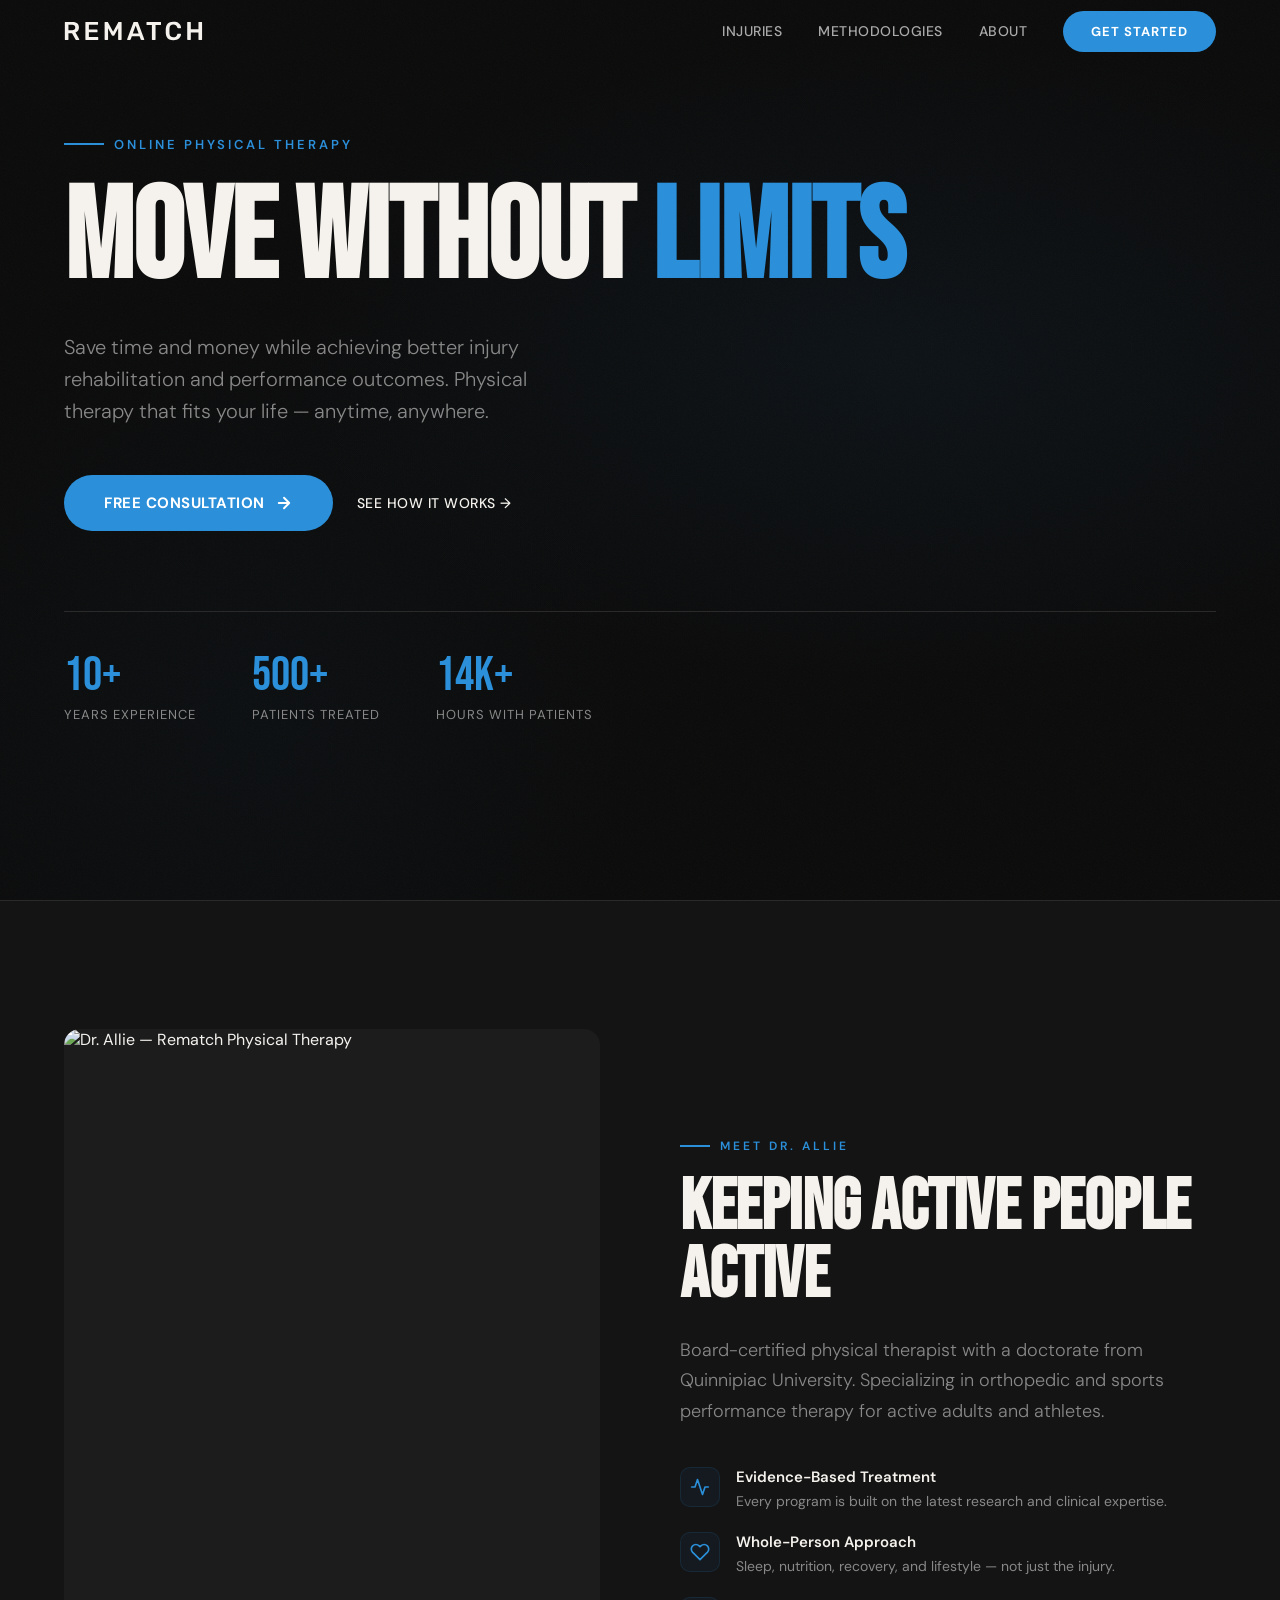
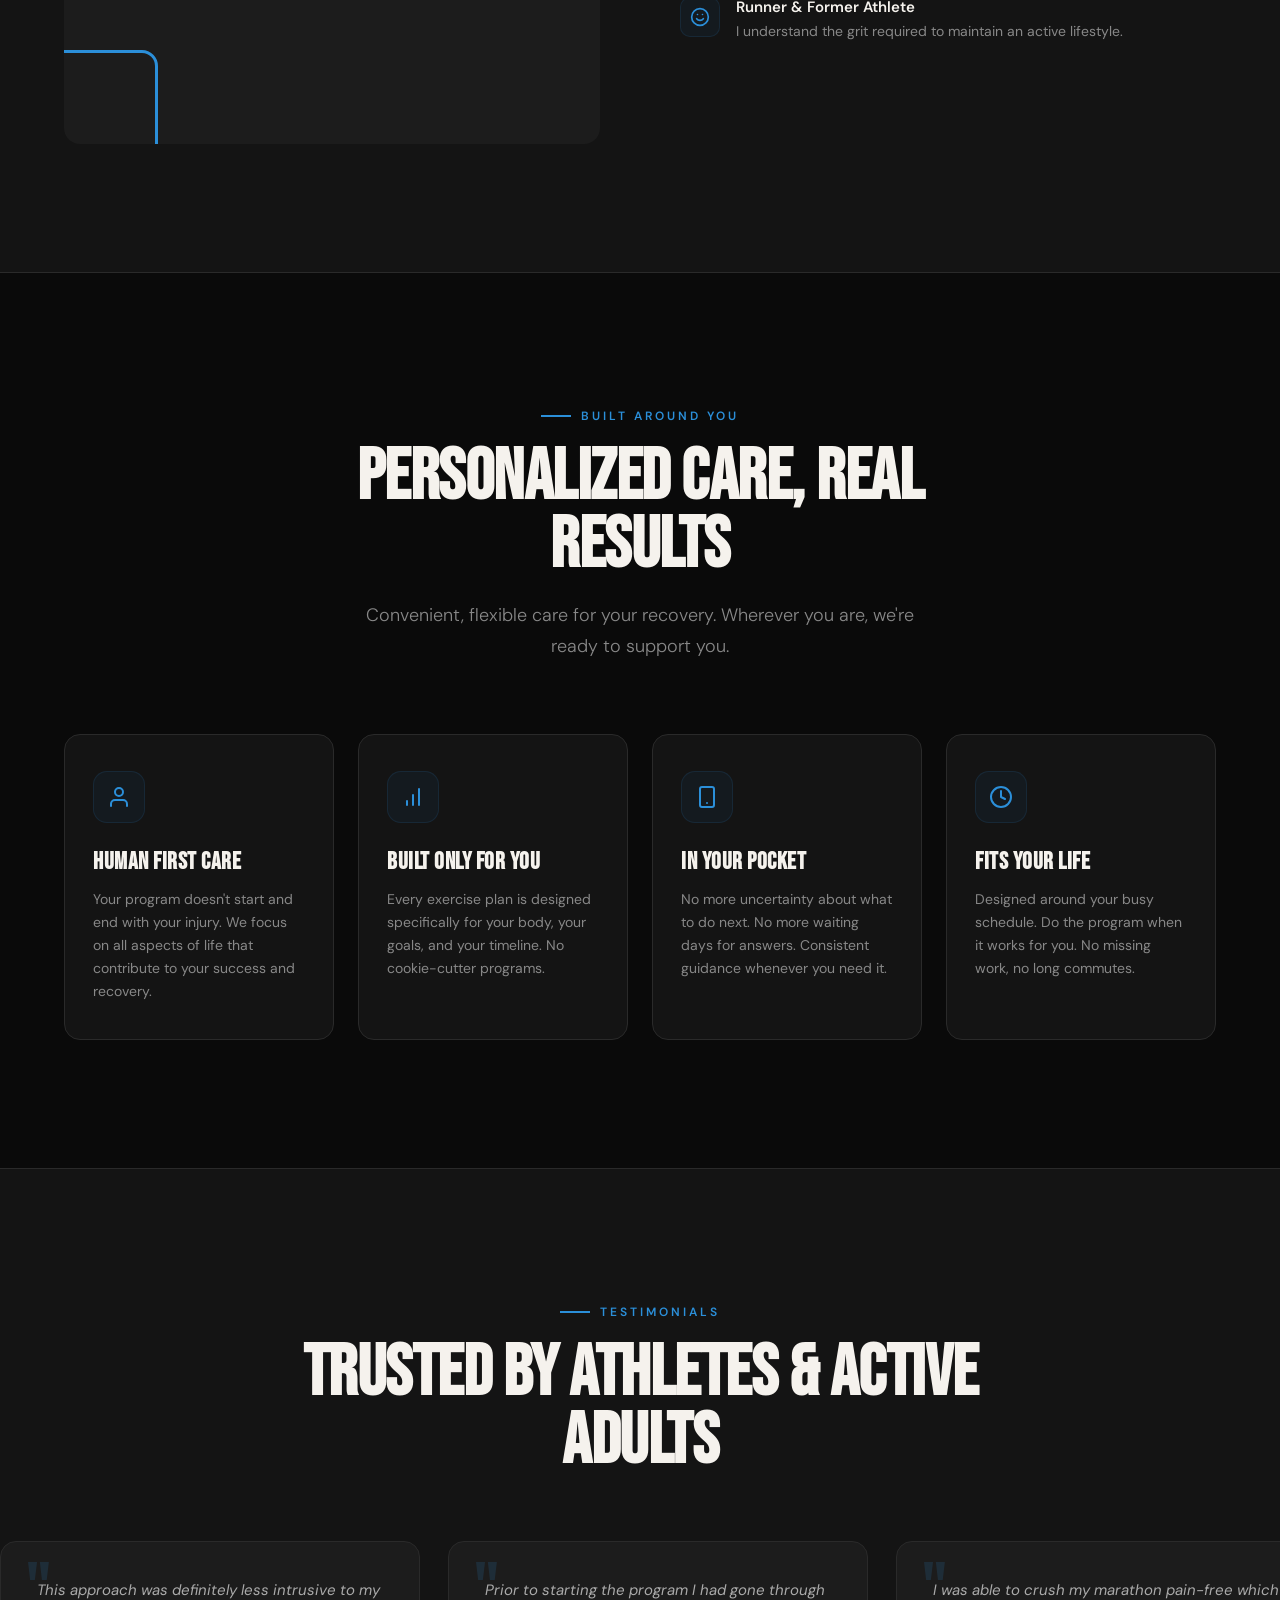
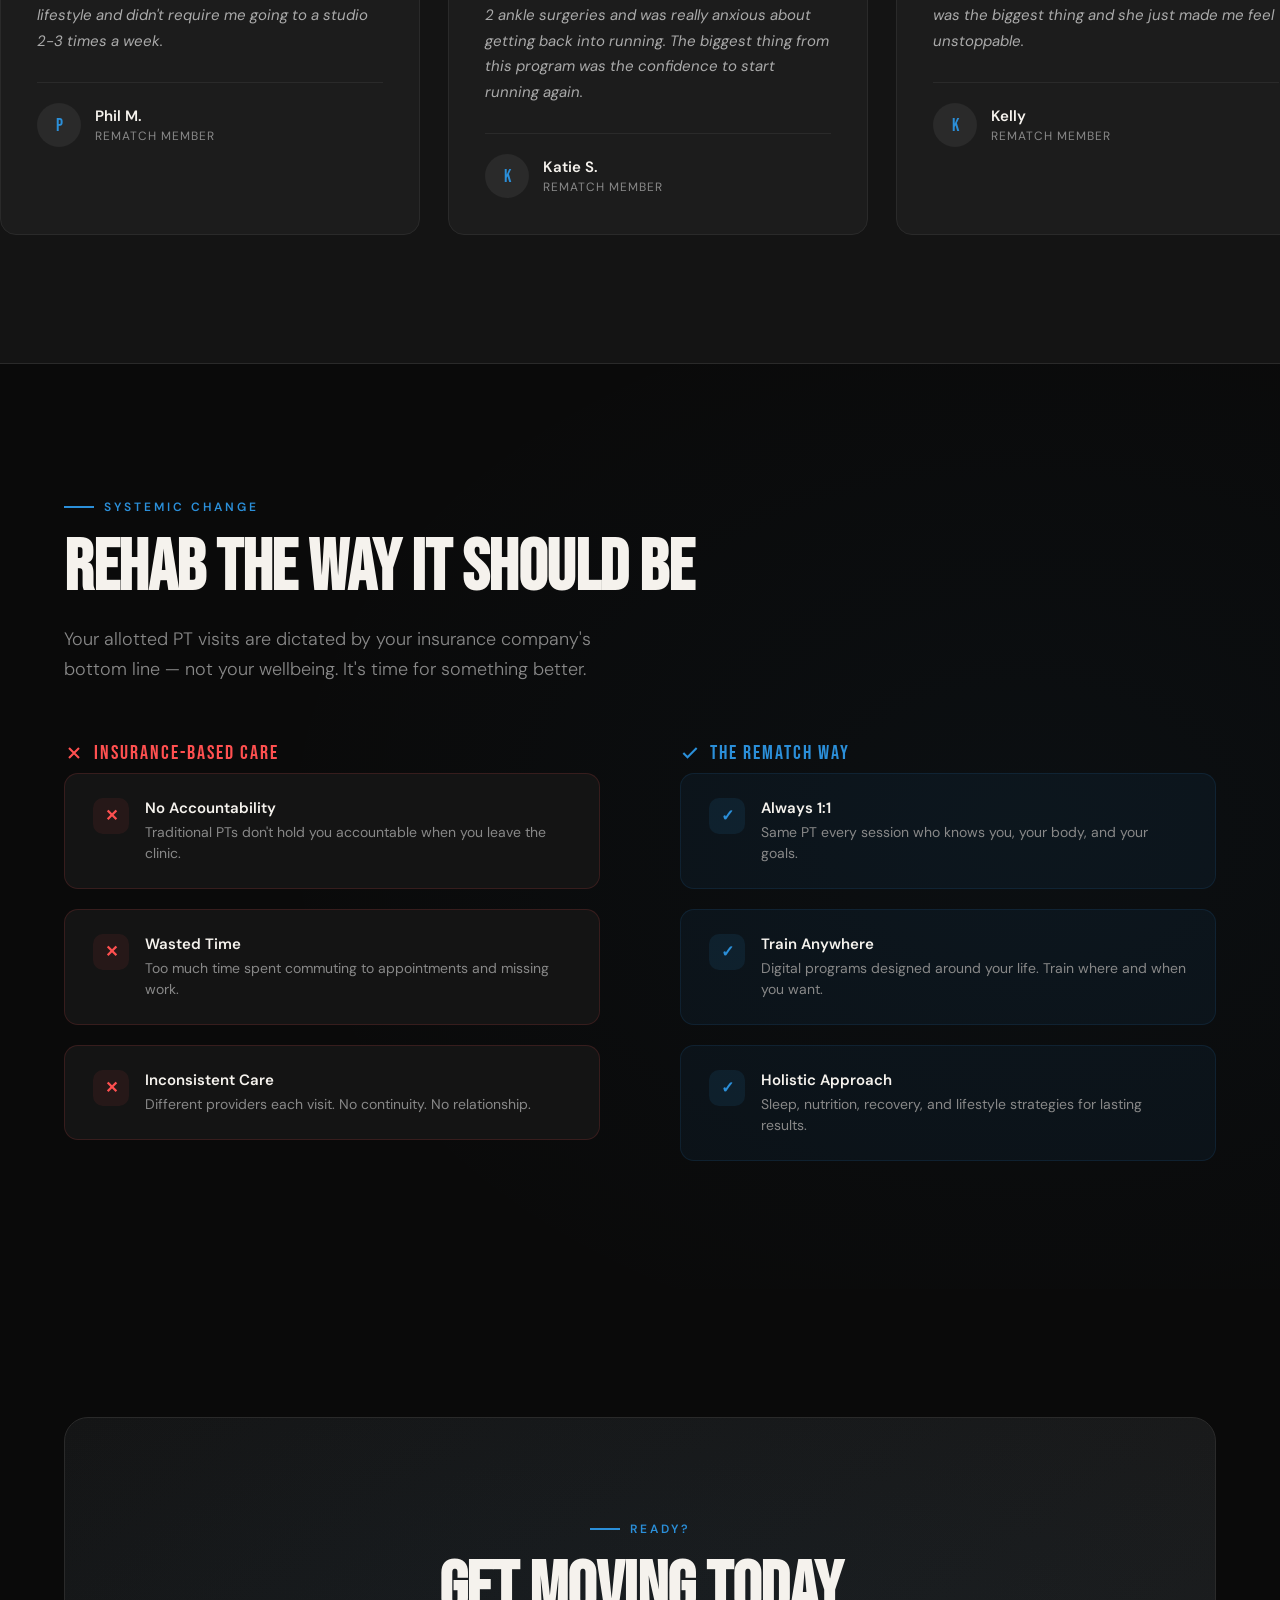
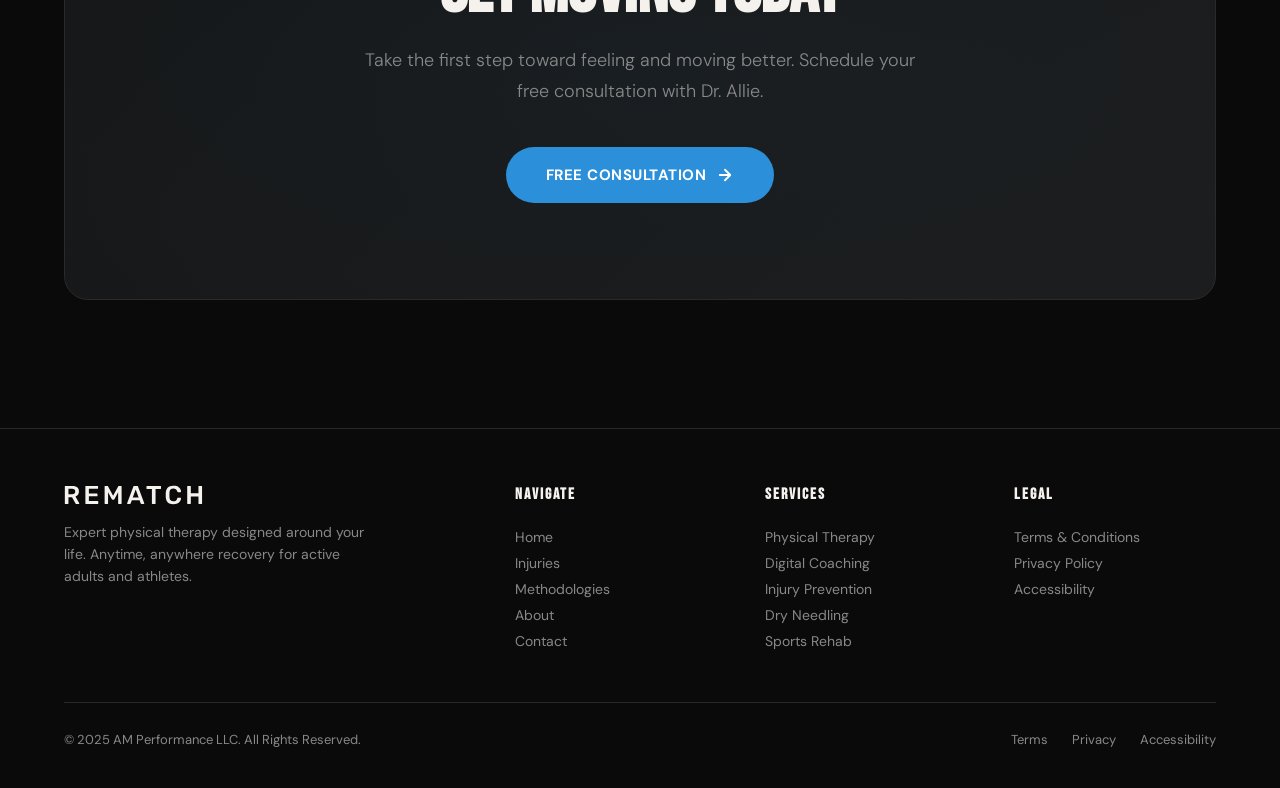
==== commit 7b56bd1d: "Replace text logo with SVG wordmark in cream color Co-Authored-By: Claude Sonnet 4.6 <noreply@anthro" ====
--- a/index.html
+++ b/index.html
@@ -6,6 +6,7 @@
 <title>Rematch Physical Therapy — Move Without Limits</title>
 <link rel="preconnect" href="https://fonts.googleapis.com">
 <link href="https://fonts.googleapis.com/css2?family=Bebas+Neue&family=DM+Sans:ital,wght@0,300;0,400;0,500;0,600;0,700;1,400&display=swap" rel="stylesheet">
+<link rel="icon" type="image/svg+xml" href="images/favicon.svg">
 <link rel="stylesheet" href="styles.css">
 </head>
 <body>
@@ -13,10 +14,7 @@
 <!-- ═══ NAVIGATION ═══ -->
 <nav id="mainNav">
   <div class="container">
-    <a href="index.html" class="logo">
-      <span class="logo-mark"></span>
-      REMATCH PT
-    </a>
+    <a href="index.html" class="logo"><img src="images/Rematch-logo-cream.svg" alt="Rematch PT" class="logo-img"></a>
     <ul class="nav-links" id="navLinks">
       <li><a href="injuries.html">Injuries</a></li>
       <li><a href="methodologies.html">Methodologies</a></li>
@@ -351,10 +349,7 @@
   <div class="container">
     <div class="footer-grid">
       <div class="footer-brand">
-        <a href="/" class="logo">
-          <span class="logo-mark"></span>
-          REMATCH PT
-        </a>
+        <a href="/" class="logo"><img src="images/Rematch-logo-cream.svg" alt="Rematch PT" class="logo-img"></a>
         <p>Expert physical therapy designed around your life. Anytime, anywhere recovery for active adults and athletes.</p>
       </div>
       <div class="footer-col">
--- a/styles.css
+++ b/styles.css
@@ -125,22 +125,15 @@
 }
 
 .logo {
-  font-family: var(--font-display);
-  font-size: 28px;
-  letter-spacing: 3px;
   text-decoration: none;
-  color: var(--cream);
-  display: flex;
-  align-items: center;
-  gap: 10px;
-}
-
-.logo-mark {
-  width: 8px;
-  height: 32px;
-  background: var(--accent);
-  border-radius: 2px;
-  display: inline-block;
+  display: flex;
+  align-items: center;
+}
+
+.logo-img {
+  height: 20px;
+  width: auto;
+  display: block;
 }
 
 .nav-links {
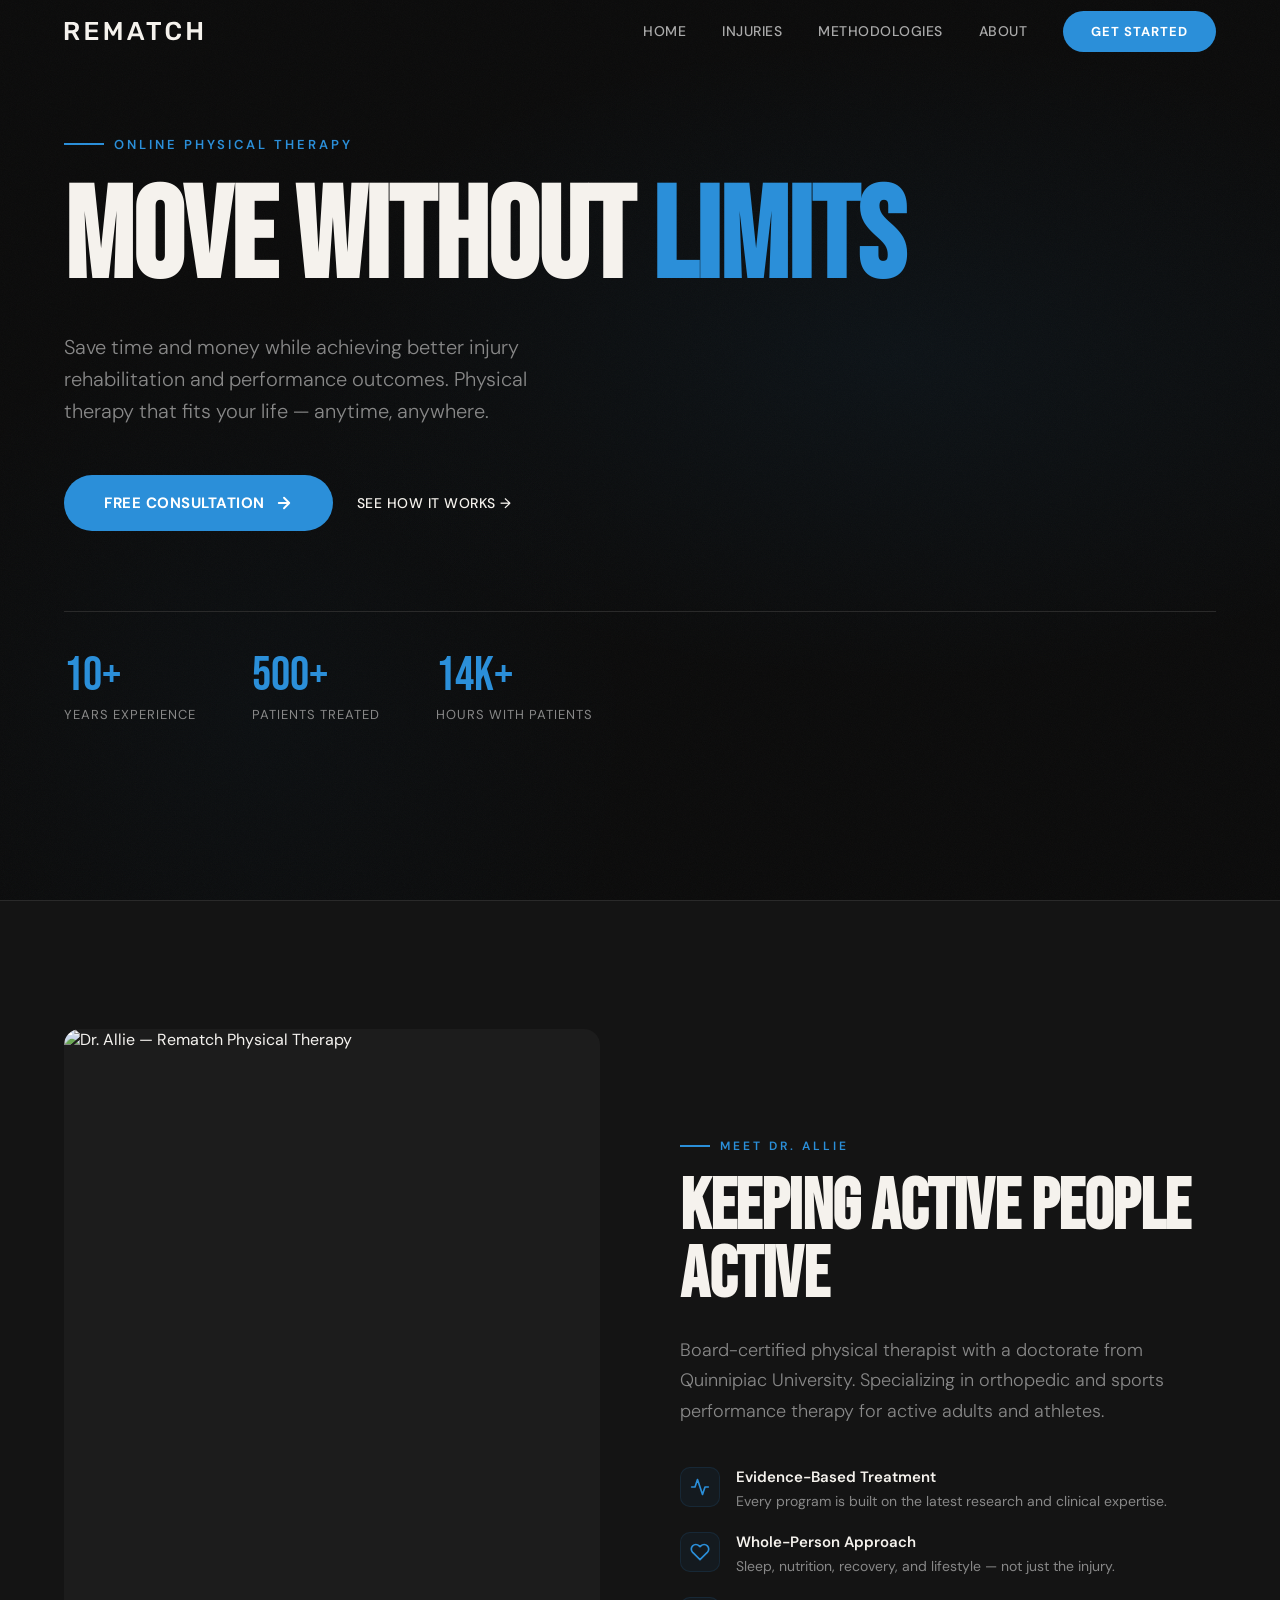
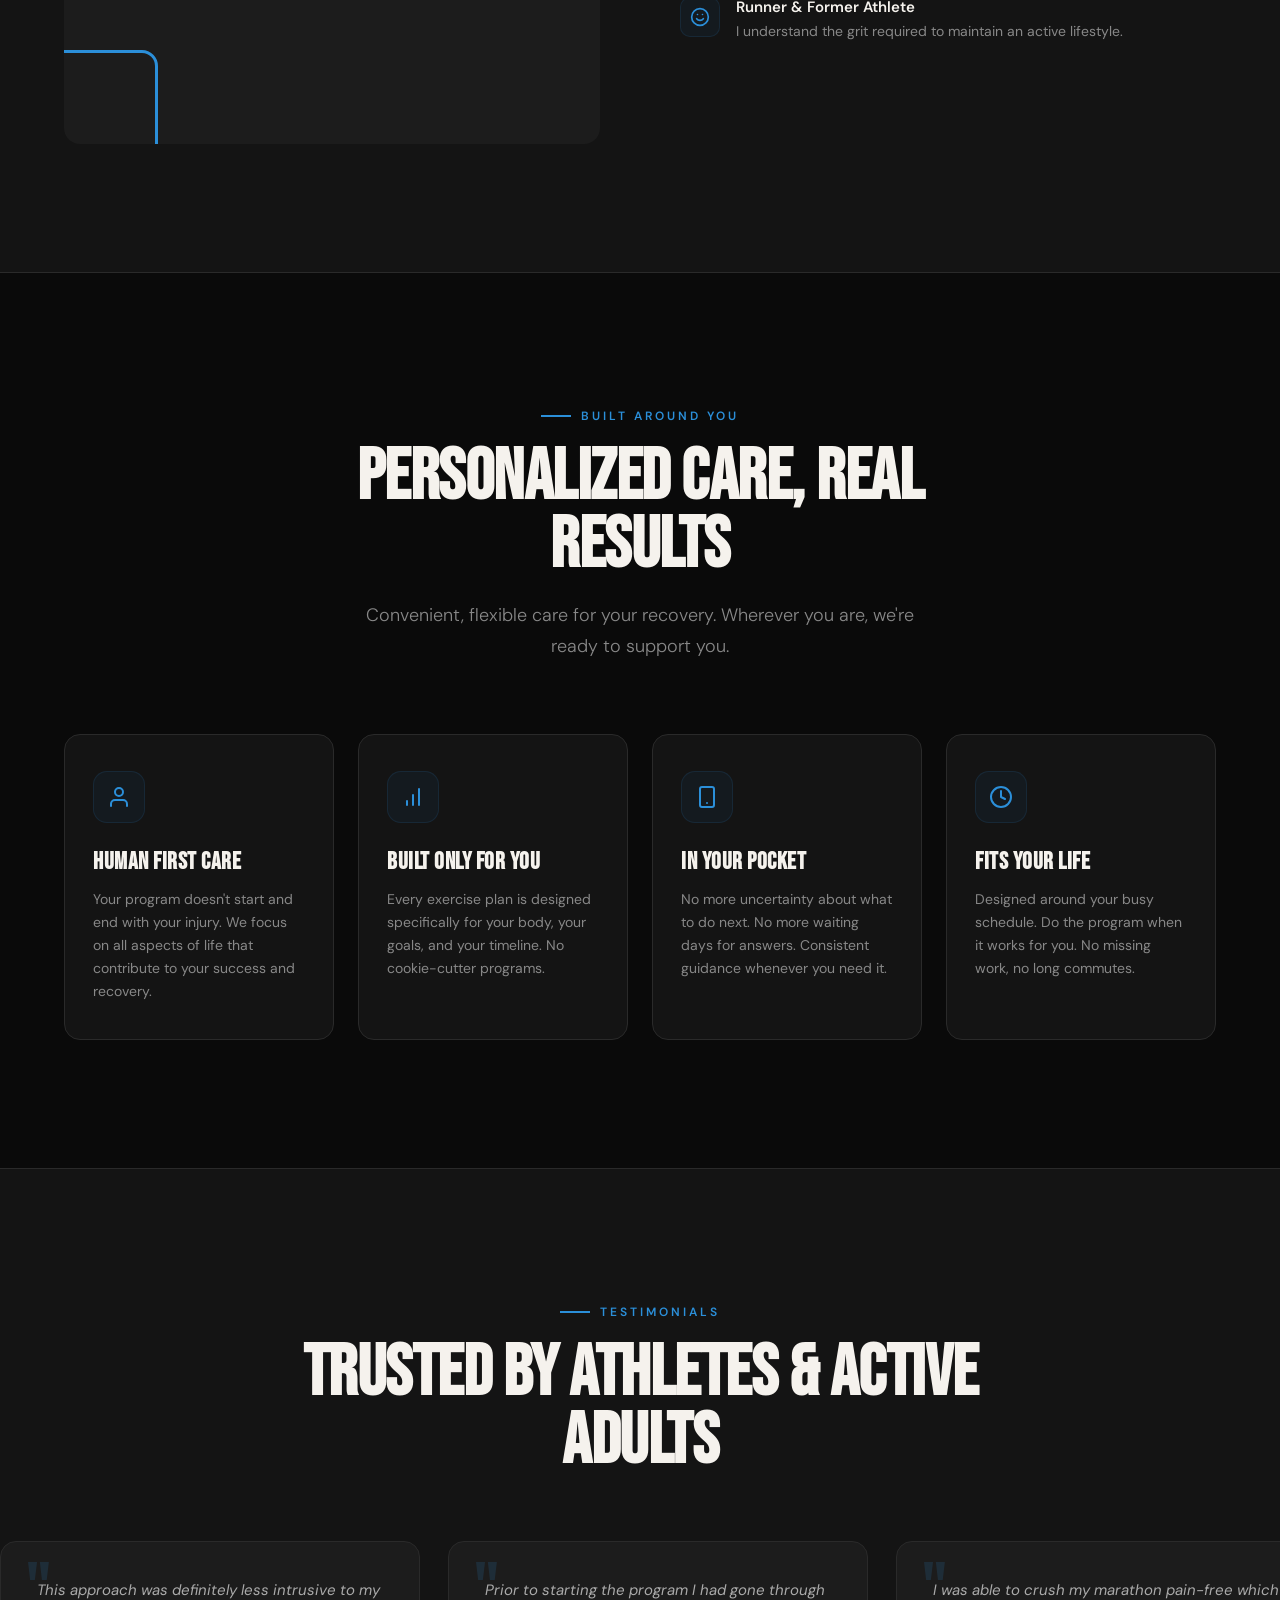
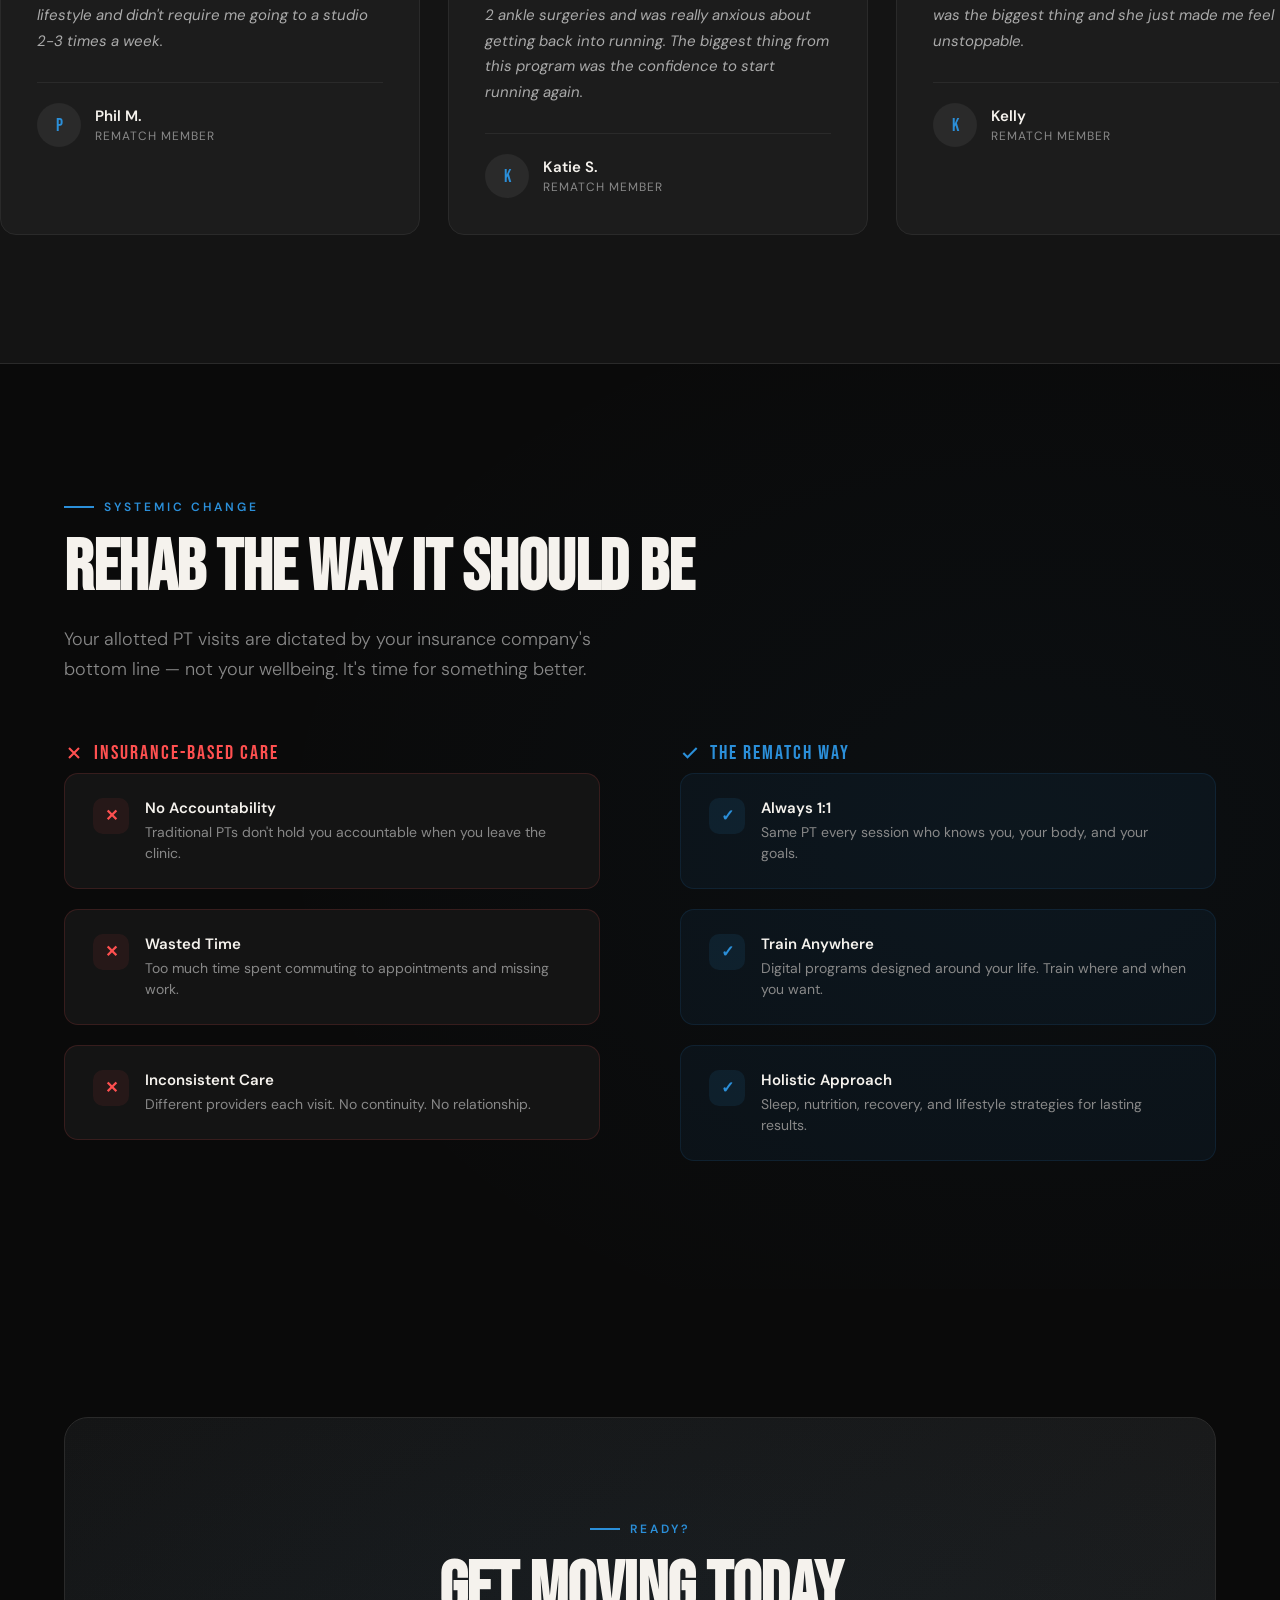
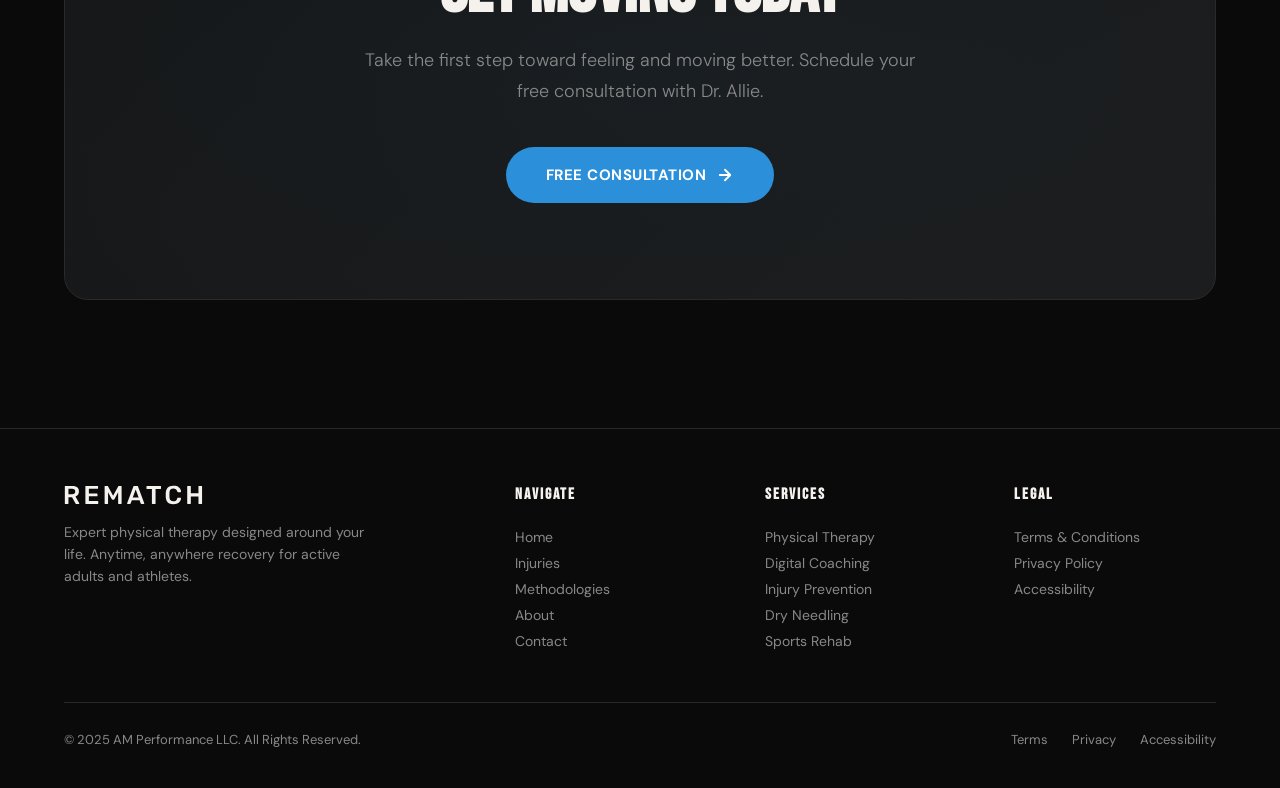
==== commit a8cf6971: "Add Home link to navigation menu Co-Authored-By: Claude Sonnet 4.6 <noreply@anthropic.com>" ====
--- a/index.html
+++ b/index.html
@@ -16,6 +16,7 @@
   <div class="container">
     <a href="index.html" class="logo"><img src="images/Rematch-logo-cream.svg" alt="Rematch PT" class="logo-img"></a>
     <ul class="nav-links" id="navLinks">
+      <li><a href="index.html">Home</a></li>
       <li><a href="injuries.html">Injuries</a></li>
       <li><a href="methodologies.html">Methodologies</a></li>
       <li><a href="about.html">About</a></li>
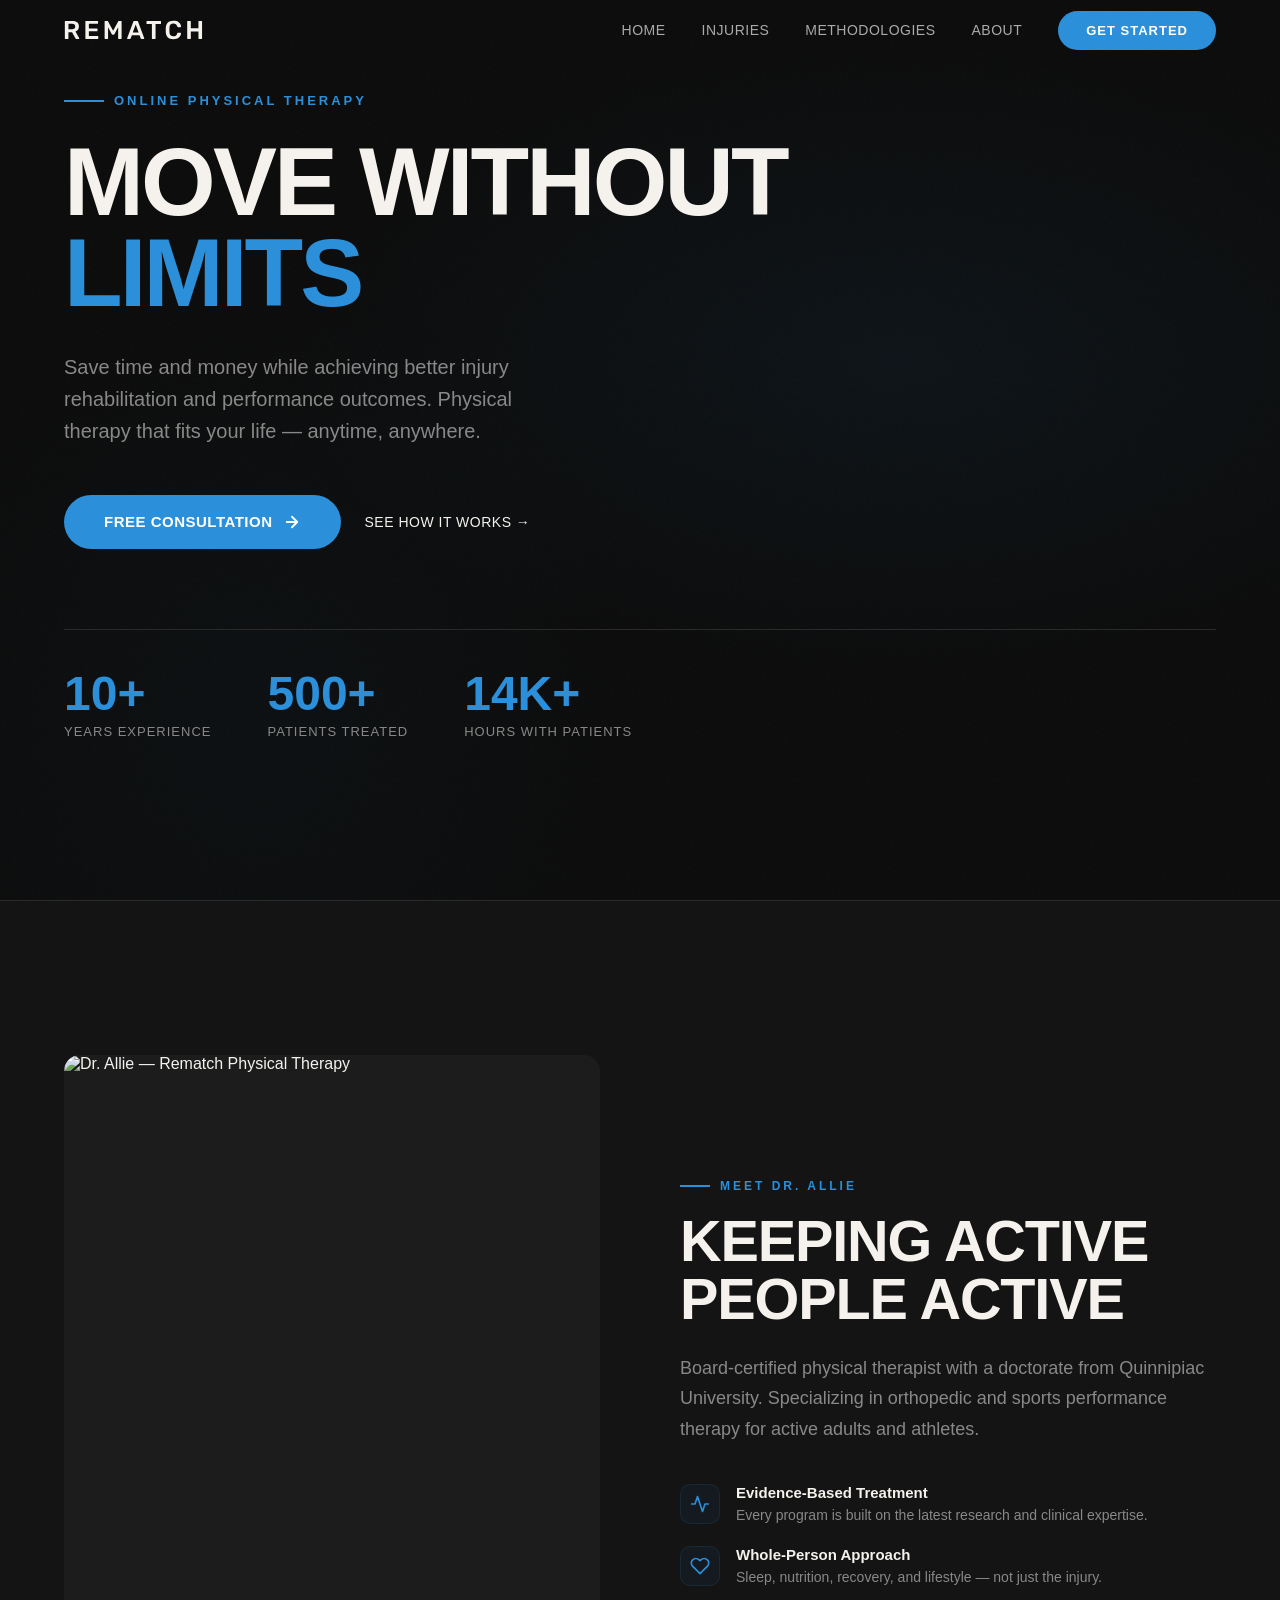
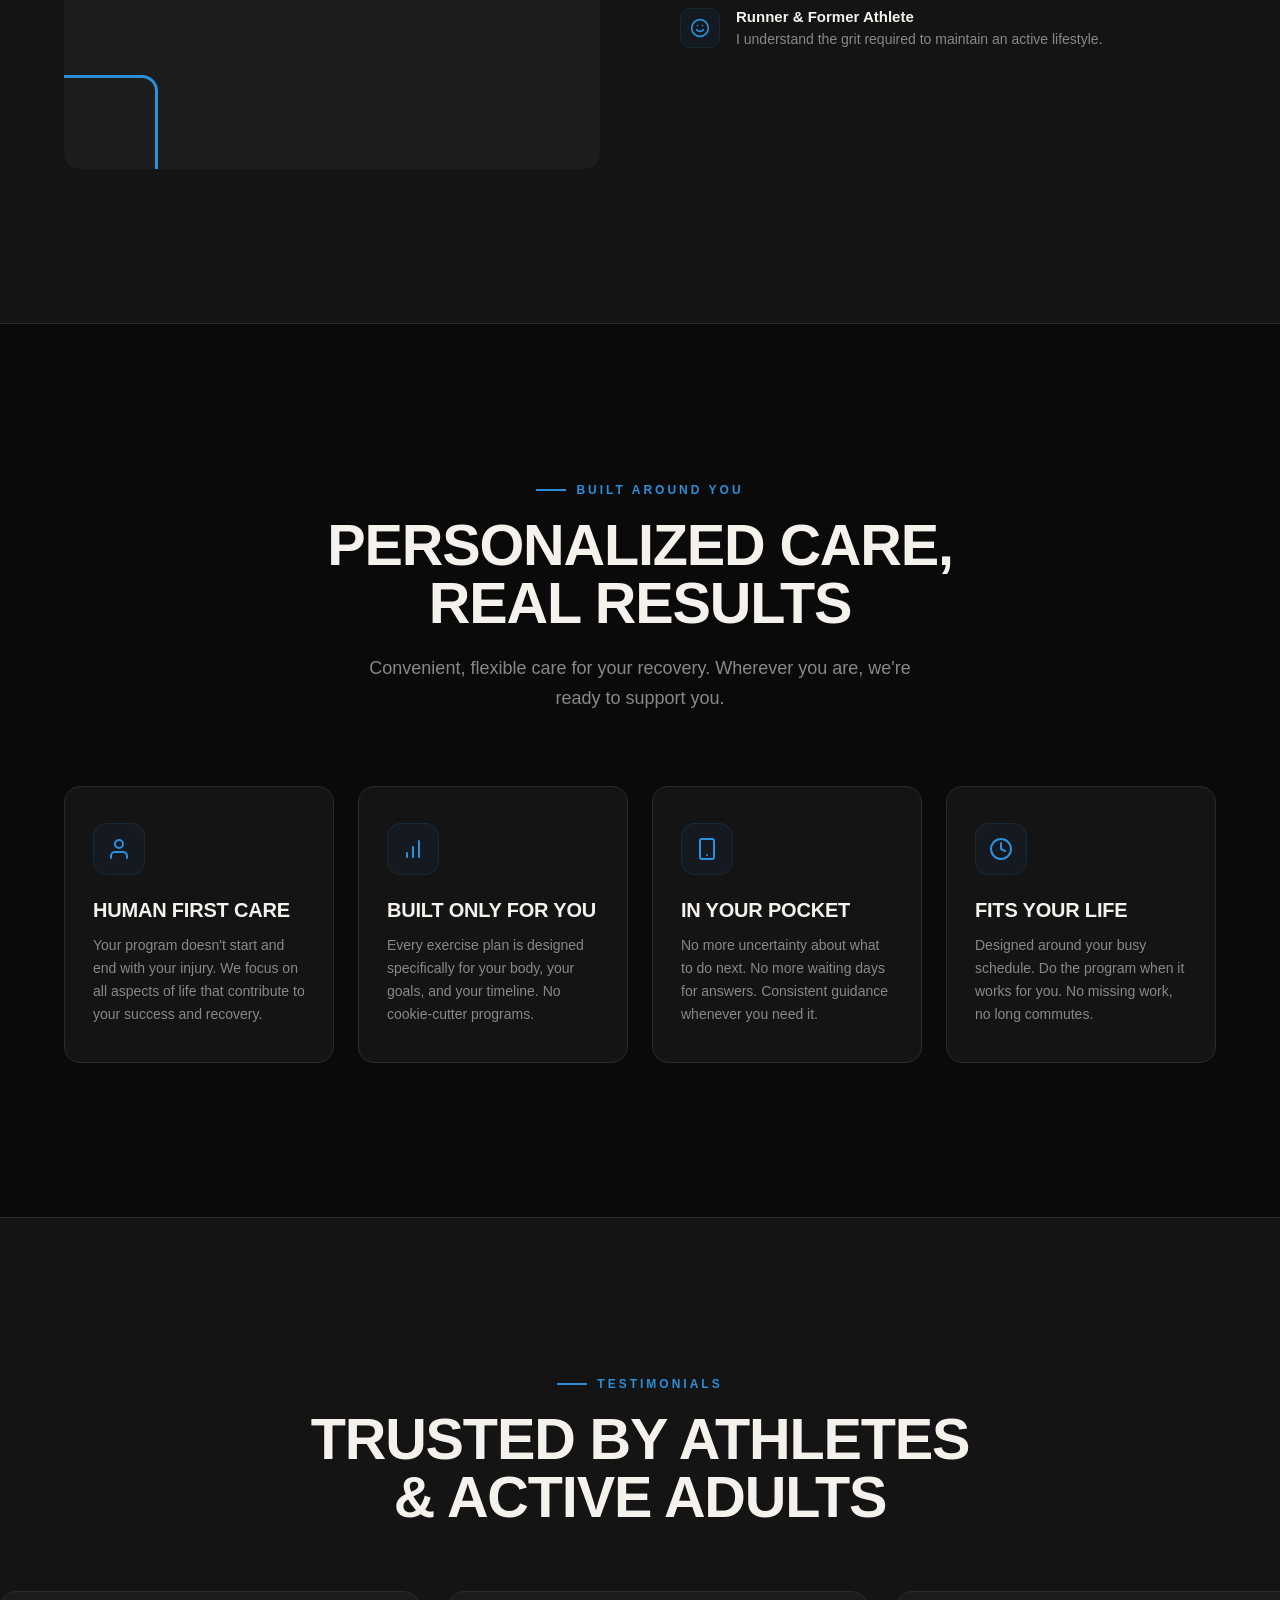
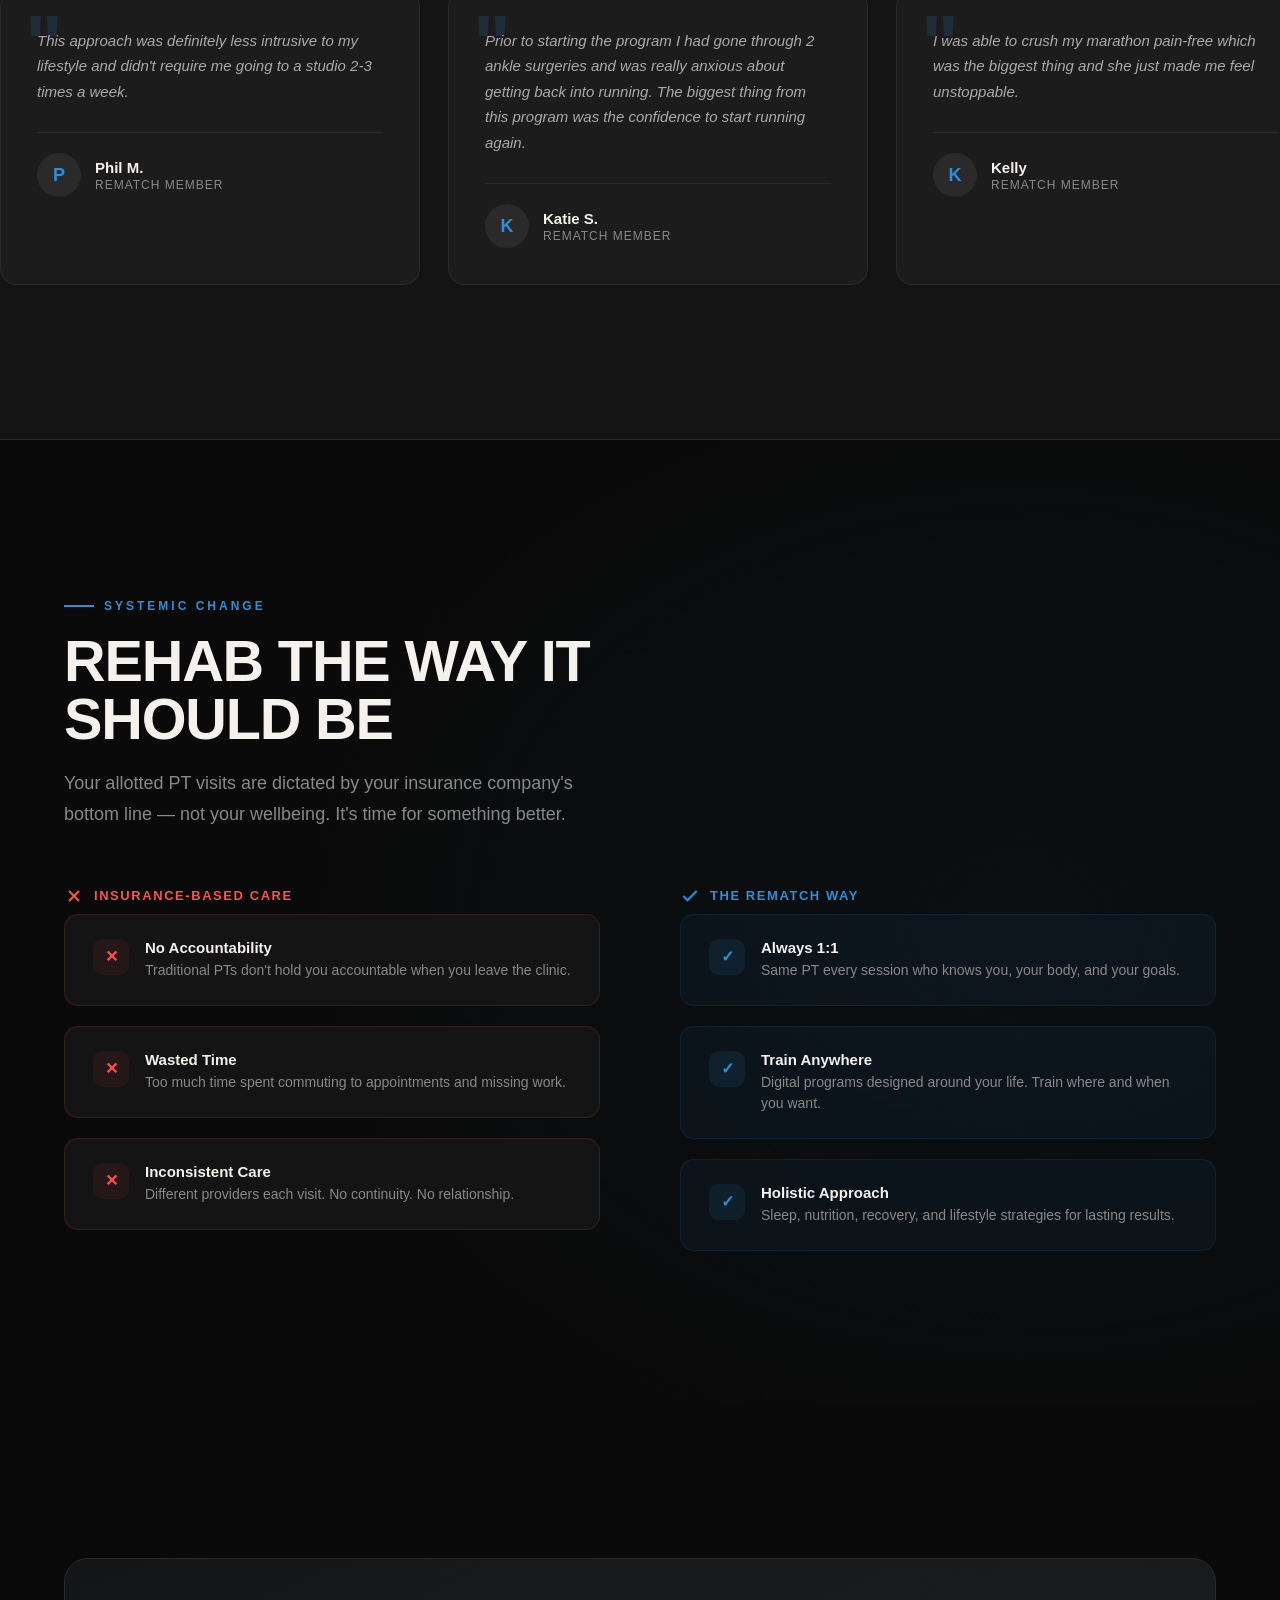
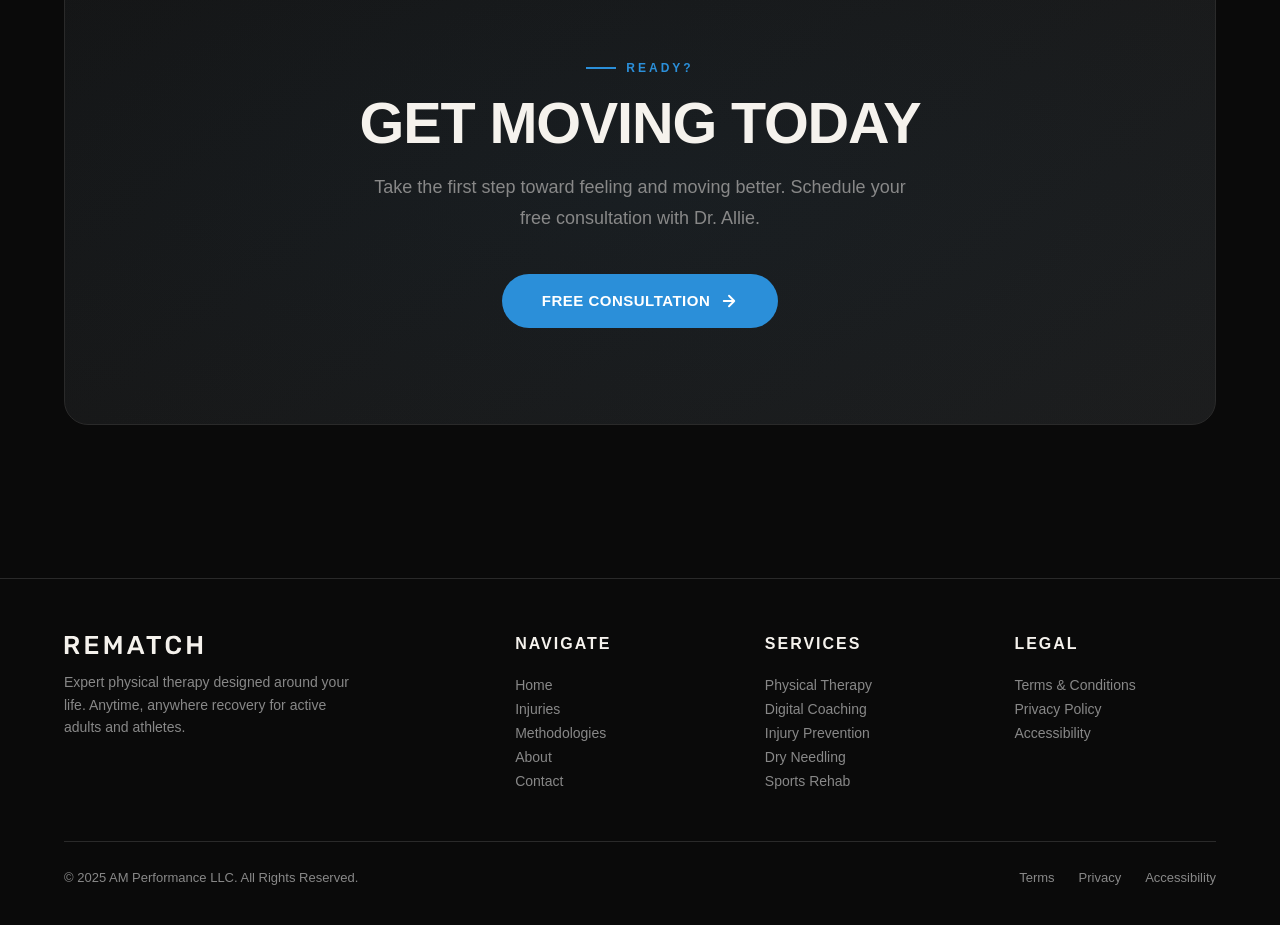
==== commit 8bf0d986: "Switch to Fraktion Sans via @font-face, refine typography for clean Kotcha-style aesthetic - Add @fo" ====
--- a/index.html
+++ b/index.html
@@ -4,8 +4,6 @@
 <meta charset="UTF-8">
 <meta name="viewport" content="width=device-width, initial-scale=1.0">
 <title>Rematch Physical Therapy — Move Without Limits</title>
-<link rel="preconnect" href="https://fonts.googleapis.com">
-<link href="https://fonts.googleapis.com/css2?family=Bebas+Neue&family=DM+Sans:ital,wght@0,300;0,400;0,500;0,600;0,700;1,400&display=swap" rel="stylesheet">
 <link rel="icon" type="image/svg+xml" href="images/favicon.svg">
 <link rel="stylesheet" href="styles.css">
 </head>
--- a/styles.css
+++ b/styles.css
@@ -1,3 +1,36 @@
+/* ═══════════════════════════════════════════════════════════════
+   0. FONTS (@font-face)
+   ═══════════════════════════════════════════════════════════════ */
+@font-face {
+  font-family: 'Fraktion Sans';
+  src: url('fonts/Sans/PPFraktionSans-Light.otf') format('opentype');
+  font-weight: 300;
+  font-style: normal;
+  font-display: swap;
+}
+@font-face {
+  font-family: 'Fraktion Sans';
+  src: url('fonts/Sans/PPFraktionSans-LightItalic.otf') format('opentype');
+  font-weight: 300;
+  font-style: italic;
+  font-display: swap;
+}
+@font-face {
+  font-family: 'Fraktion Sans';
+  src: url('fonts/Sans/PPFraktionSans-Bold.otf') format('opentype');
+  font-weight: 700;
+  font-style: normal;
+  font-display: swap;
+}
+@font-face {
+  font-family: 'Fraktion Sans';
+  src: url('fonts/Sans/PPFraktionSans-BoldItalic.otf') format('opentype');
+  font-weight: 700;
+  font-style: italic;
+  font-display: swap;
+}
+
+
 /* ═══════════════════════════════════════════════════════════════
    REMATCH PT — styles.css
    ═══════════════════════════════════════════════════════════════ */
@@ -37,8 +70,8 @@
   --black-glass: rgba(10, 10, 10, 0.85);
 
   /* ── Typography ── */
-  --font-display: 'Bebas Neue', sans-serif;
-  --font-body:    'DM Sans', sans-serif;
+  --font-display: 'Fraktion Sans', sans-serif;
+  --font-body:    'Fraktion Sans', sans-serif;
 
   /* ── Spacing scale ── */
   --space-xs:  4px;
@@ -77,6 +110,7 @@
   background: var(--black);
   color: var(--cream);
   font-family: var(--font-body);
+  font-weight: 300;
   overflow-x: hidden;
 }
 
@@ -197,7 +231,7 @@
    5. TYPOGRAPHY & SECTION UTILITIES
    ═══════════════════════════════════════════════════════════════ */
 section {
-  padding: clamp(80px, 10vw, 140px) 0;
+  padding: clamp(100px, 12vw, 160px) 0;
 }
 
 .section-eyebrow {
@@ -221,9 +255,10 @@
 
 .section-title {
   font-family: var(--font-display);
-  font-size: clamp(40px, 6vw, 72px);
-  line-height: 0.95;
-  letter-spacing: -0.5px;
+  font-weight: 700;
+  font-size: clamp(32px, 4.5vw, 60px);
+  line-height: 1.0;
+  letter-spacing: -0.02em;
   max-width: 700px;
 }
 
@@ -409,9 +444,10 @@
 
 .hero h1 {
   font-family: var(--font-display);
-  font-size: clamp(60px, 10vw, 140px);
-  line-height: 0.92;
-  letter-spacing: -1px;
+  font-weight: 700;
+  font-size: clamp(48px, 7.5vw, 104px);
+  line-height: 0.95;
+  letter-spacing: -0.03em;
   color: var(--cream);
   max-width: 900px;
   opacity: 0;
@@ -458,6 +494,7 @@
    Update the HTML class names accordingly. */
 .stat-number {
   font-family: var(--font-display);
+  font-weight: 700;
   font-size: 48px;
   color: var(--accent);
   line-height: 1;
@@ -588,8 +625,9 @@
 
 .feature-card h3 {
   font-family: var(--font-display);
-  font-size: 24px;
-  letter-spacing: 0.5px;
+  font-weight: 700;
+  font-size: 20px;
+  letter-spacing: -0.01em;
   margin-bottom: 12px;
 }
 
@@ -631,6 +669,7 @@
 .testimonial-card::before {
   content: '"';
   font-family: var(--font-display);
+  font-weight: 700;
   font-size: 80px;
   color: var(--accent);
   opacity: 0.15;
@@ -667,6 +706,7 @@
   align-items: center;
   justify-content: center;
   font-family: var(--font-display);
+  font-weight: 700;
   font-size: 18px;
   color: var(--accent);
 }
@@ -719,8 +759,9 @@
 
 .system-col-label {
   font-family: var(--font-display);
-  font-size: 20px;
-  letter-spacing: 2px;
+  font-weight: 700;
+  font-size: 13px;
+  letter-spacing: 0.12em;
   text-transform: uppercase;
   margin-bottom: var(--space-sm);
   display: flex;
@@ -827,9 +868,10 @@
 
 .page-hero h1 {
   font-family: var(--font-display);
-  font-size: clamp(52px, 8vw, 100px);
-  line-height: 0.92;
-  letter-spacing: -1px;
+  font-weight: 700;
+  font-size: clamp(44px, 6.5vw, 88px);
+  line-height: 0.95;
+  letter-spacing: -0.03em;
   opacity: 0;
   animation: fadeUp 0.8s 0.4s forwards;
 }
@@ -901,8 +943,9 @@
 
 .body-card h3 {
   font-family: var(--font-display);
-  font-size: 22px;
-  letter-spacing: 0.5px;
+  font-weight: 700;
+  font-size: 20px;
+  letter-spacing: -0.01em;
   margin-bottom: var(--space-sm);
 }
 
@@ -963,8 +1006,9 @@
 
 .service-body h3 {
   font-family: var(--font-display);
-  font-size: 26px;
-  letter-spacing: 0.5px;
+  font-weight: 700;
+  font-size: 22px;
+  letter-spacing: -0.01em;
   margin-bottom: 10px;
 }
 
@@ -1004,8 +1048,9 @@
 
 .about-hero-content h1 {
   font-family: var(--font-display);
-  font-size: clamp(56px, 8vw, 100px);
-  line-height: 0.92;
+  font-weight: 700;
+  font-size: clamp(44px, 6.5vw, 88px);
+  line-height: 0.95;
   opacity: 0;
   animation: fadeUp 0.8s 0.4s forwards;
 }
@@ -1127,8 +1172,9 @@
 
 .bio-card h3 {
   font-family: var(--font-display);
-  font-size: 22px;
-  letter-spacing: 0.5px;
+  font-weight: 700;
+  font-size: 20px;
+  letter-spacing: -0.01em;
   margin-bottom: 12px;
 }
 
@@ -1178,6 +1224,7 @@
   align-items: center;
   justify-content: center;
   font-family: var(--font-display);
+  font-weight: 700;
   font-size: 32px;
   color: var(--accent);
   margin: 0 auto var(--space-lg);
@@ -1185,8 +1232,9 @@
 
 .step h3 {
   font-family: var(--font-display);
-  font-size: 22px;
-  letter-spacing: 0.5px;
+  font-weight: 700;
+  font-size: 18px;
+  letter-spacing: -0.01em;
   margin-bottom: 10px;
 }
 
@@ -1228,8 +1276,9 @@
 
 .col-label {
   font-family: var(--font-display);
-  font-size: 20px;
-  letter-spacing: 1px;
+  font-weight: 700;
+  font-size: 16px;
+  letter-spacing: -0.01em;
 }
 
 .col-label.rematch { color: var(--accent); }
@@ -1317,8 +1366,9 @@
 
 .contact-info h1 {
   font-family: var(--font-display);
-  font-size: clamp(56px, 8vw, 100px);
-  line-height: 0.92;
+  font-weight: 700;
+  font-size: clamp(44px, 6.5vw, 88px);
+  line-height: 0.95;
   margin-bottom: var(--space-lg);
 }
 
@@ -1360,8 +1410,9 @@
 
 .contact-form-wrap h2 {
   font-family: var(--font-display);
-  font-size: 32px;
-  letter-spacing: 1px;
+  font-weight: 700;
+  font-size: 28px;
+  letter-spacing: -0.02em;
   margin-bottom: var(--space-sm);
 }
 
@@ -1495,6 +1546,7 @@
 
 .footer-col h5 {
   font-family: var(--font-display);
+  font-weight: 700;
   font-size: 16px;
   letter-spacing: 2px;
   margin-bottom: 20px;
@@ -1603,7 +1655,7 @@
     z-index: 99;
   }
 
-  .nav-links.open a { font-size: 24px; color: var(--cream); }
+  .nav-links.open a { font-size: clamp(28px, 6vw, 40px); font-weight: 700; letter-spacing: -0.02em; color: var(--cream); }
 
   /* Index */
   .hero h1       { font-size: clamp(48px, 12vw, 80px); }
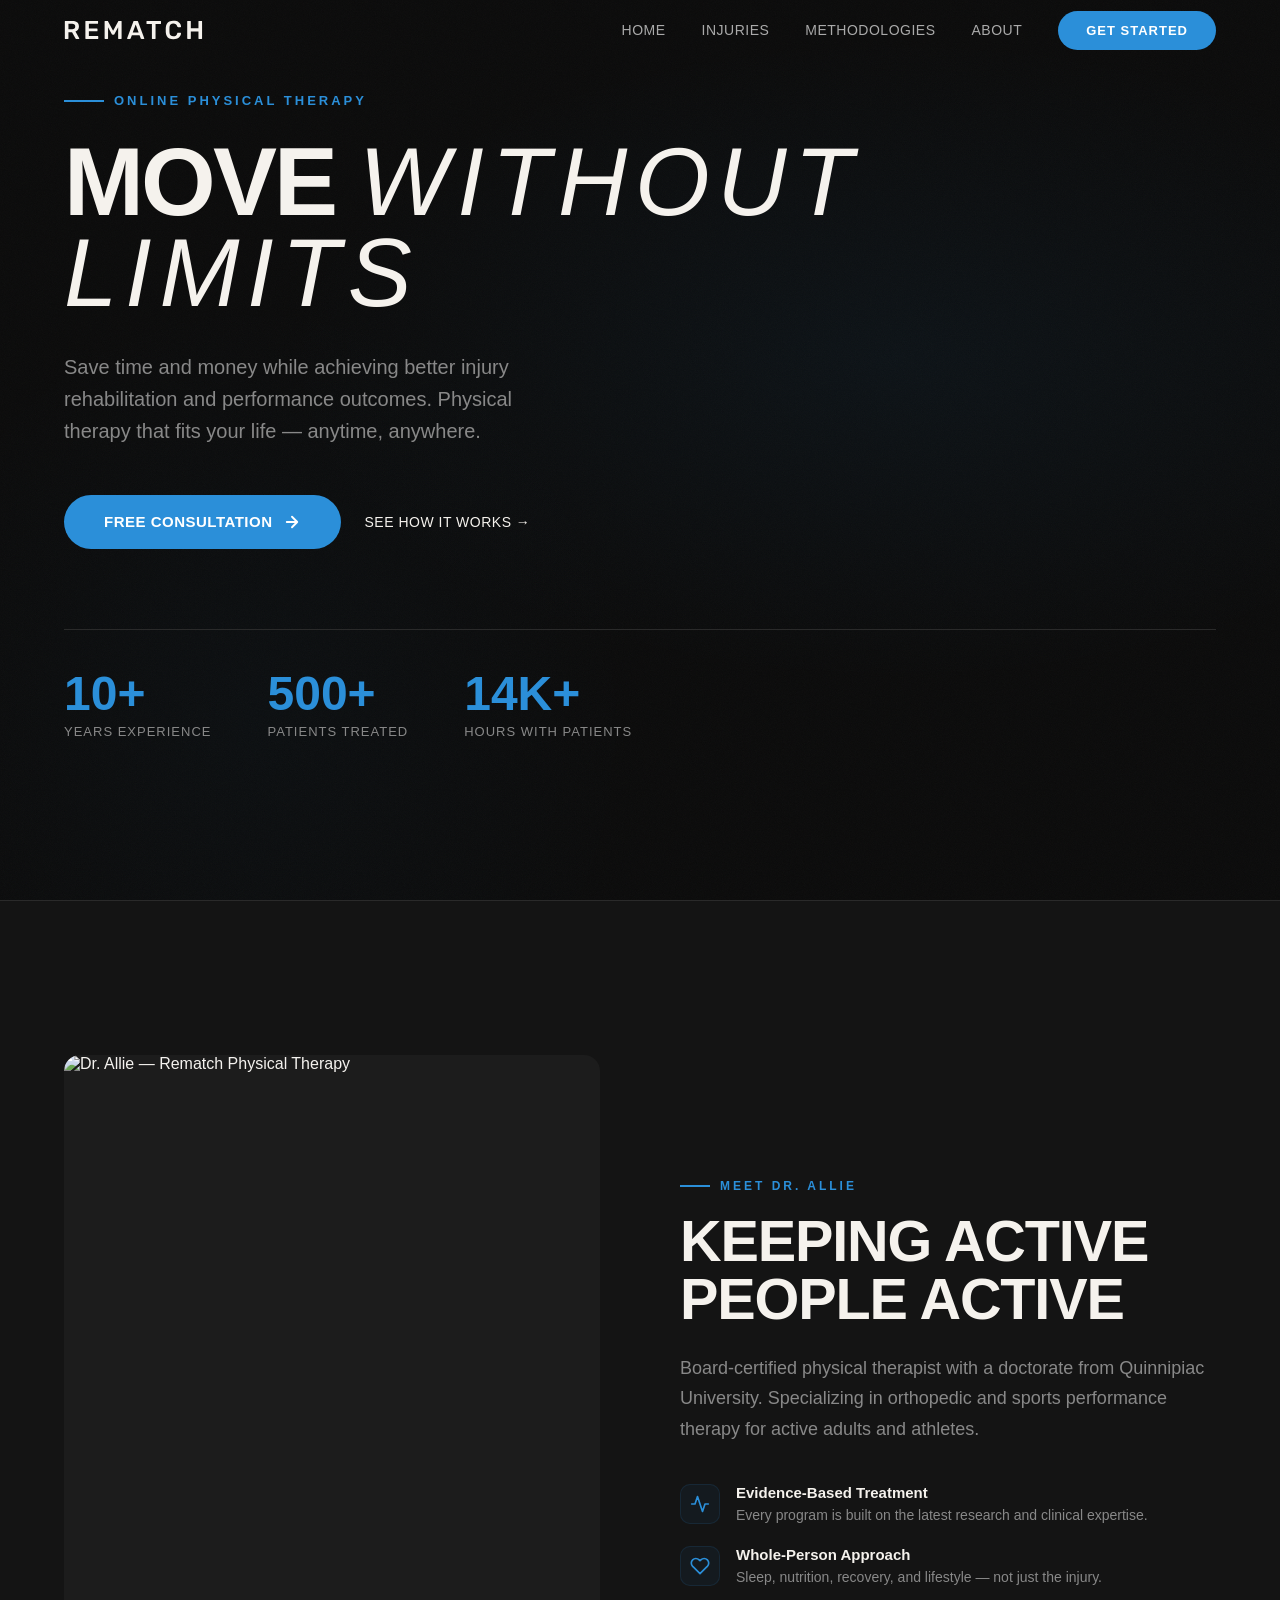
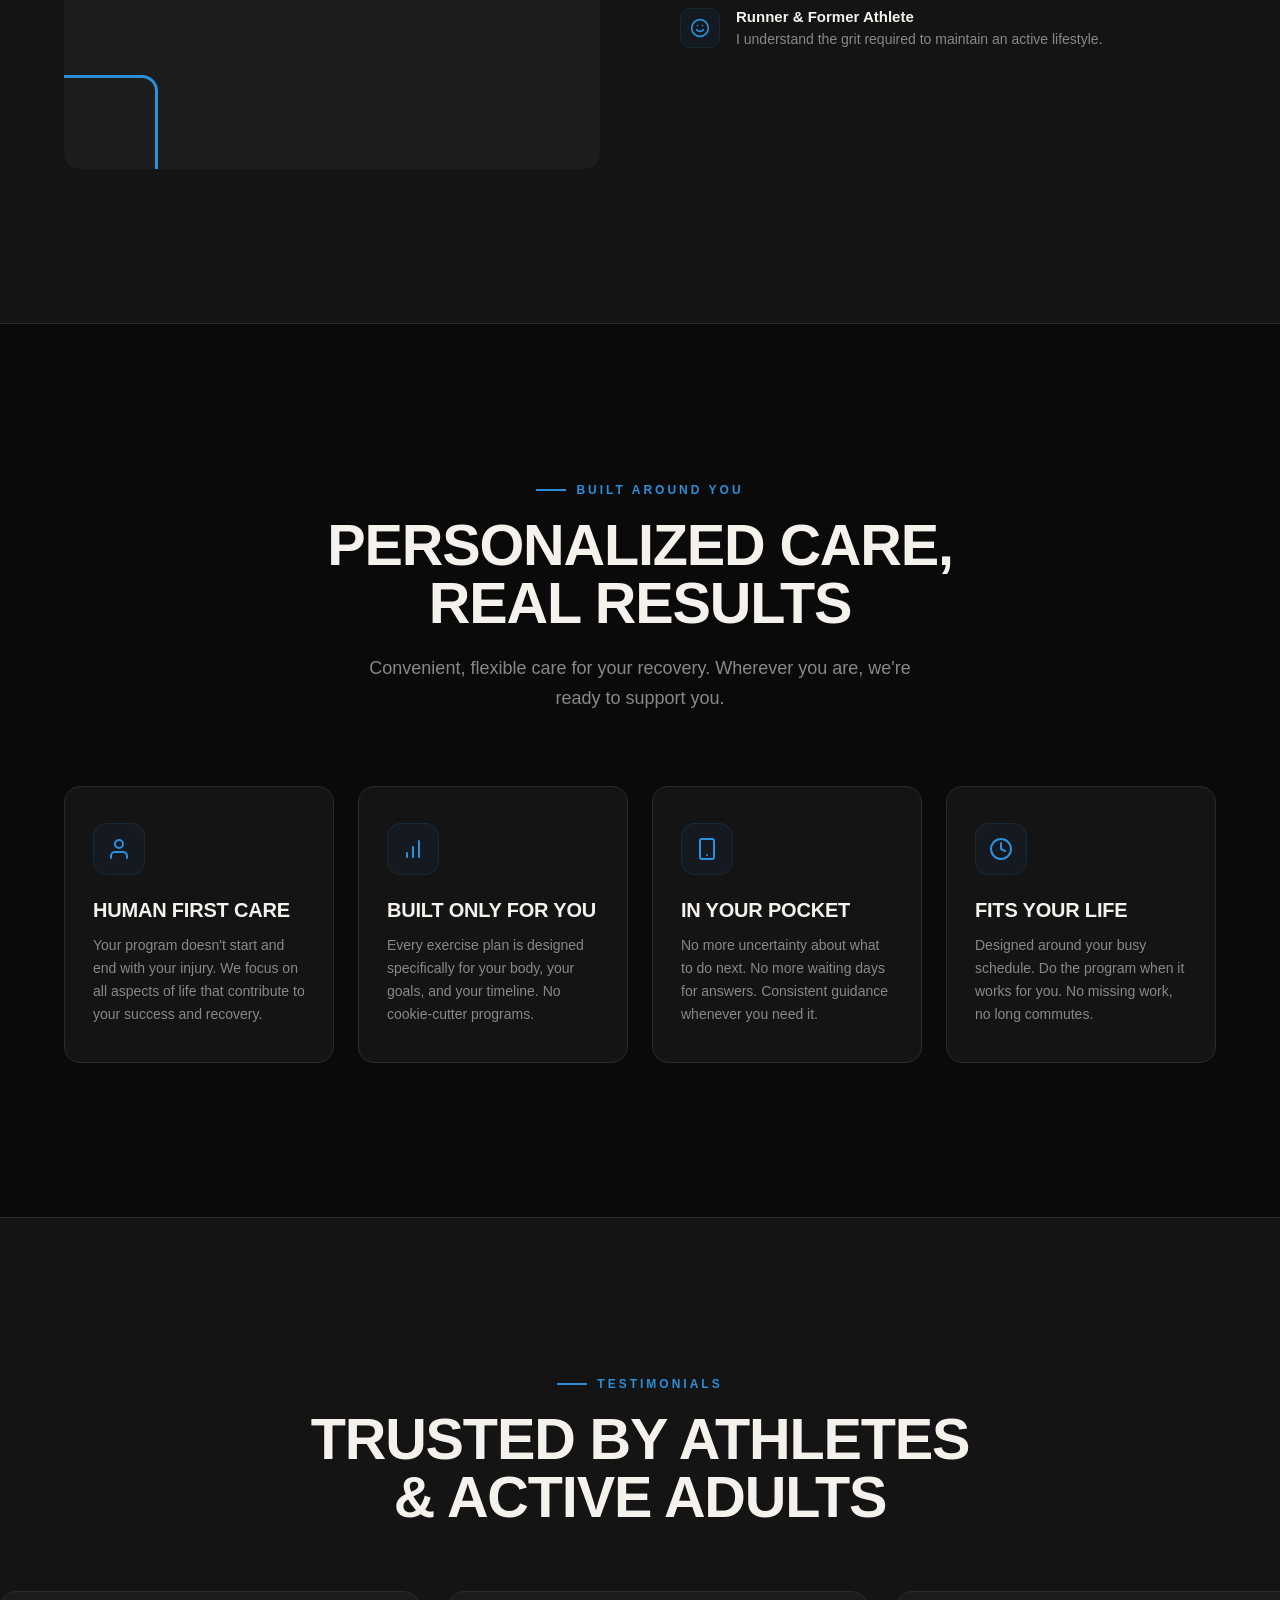
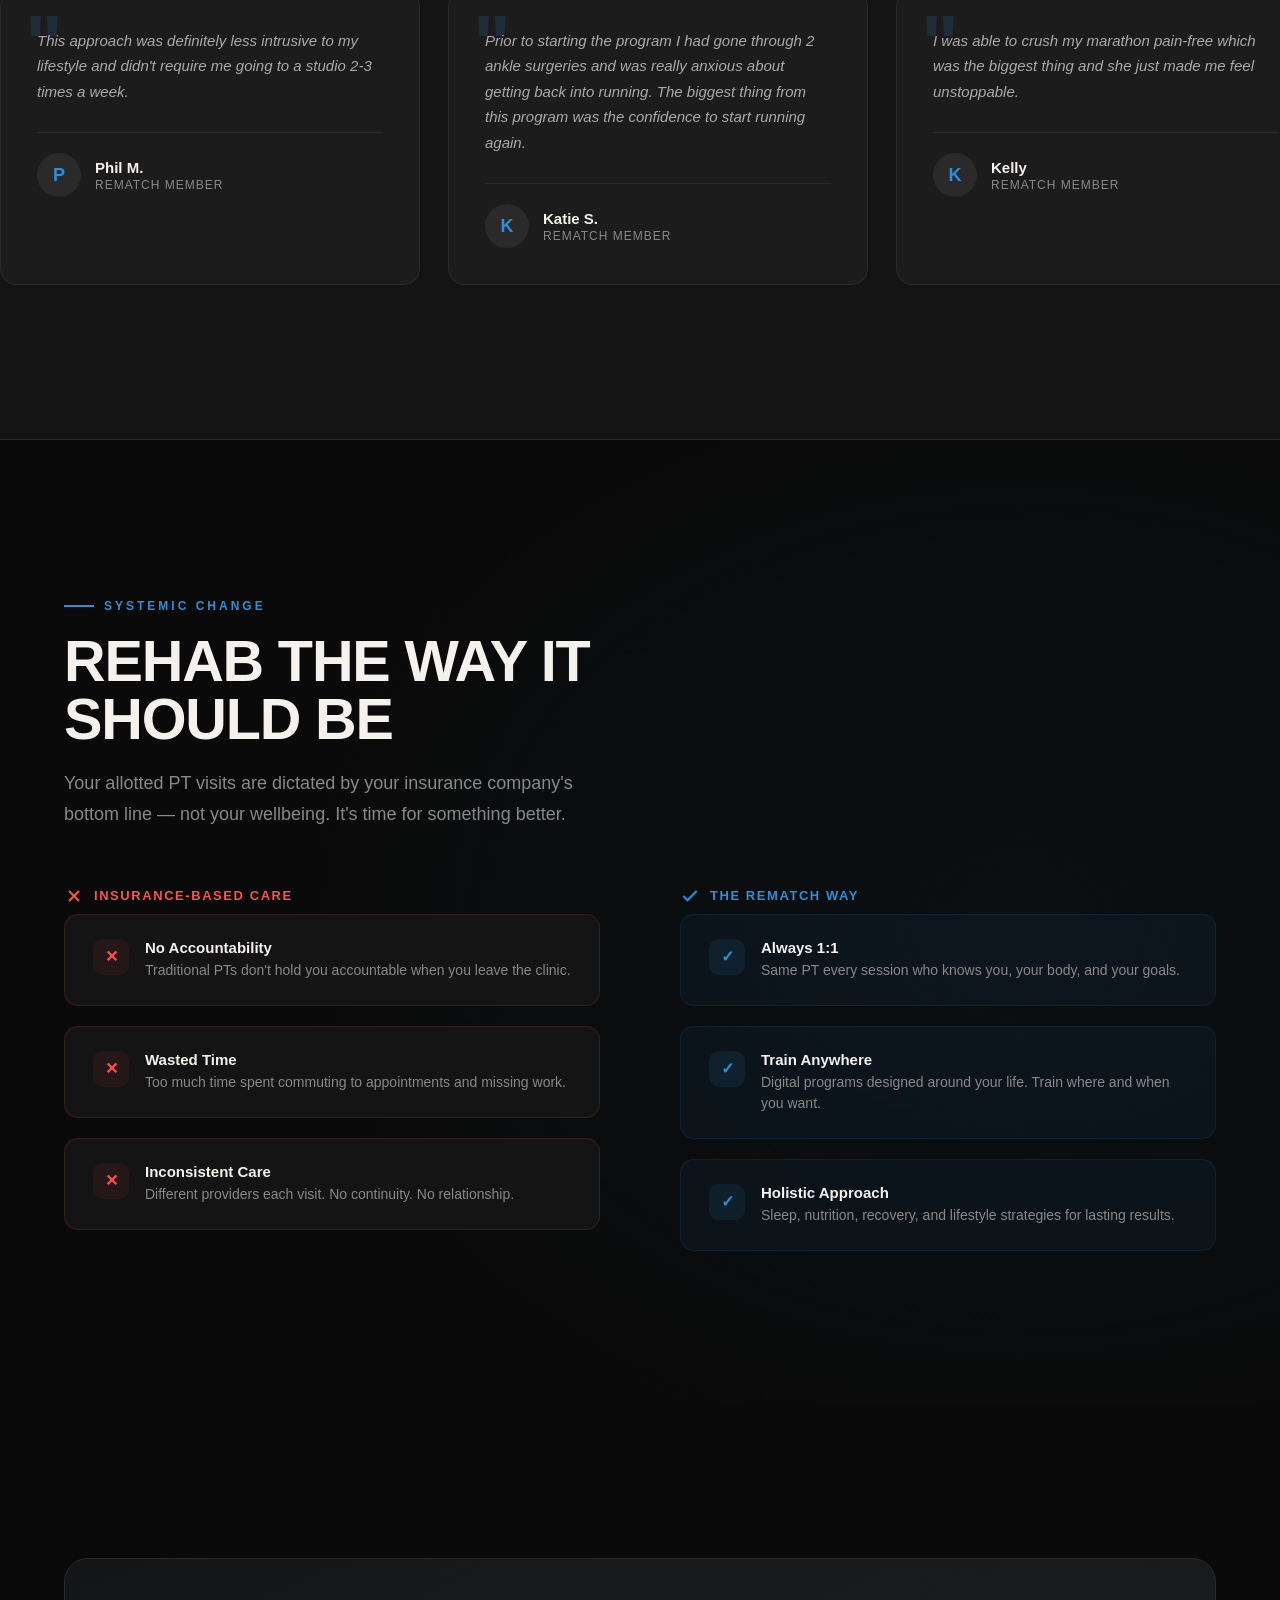
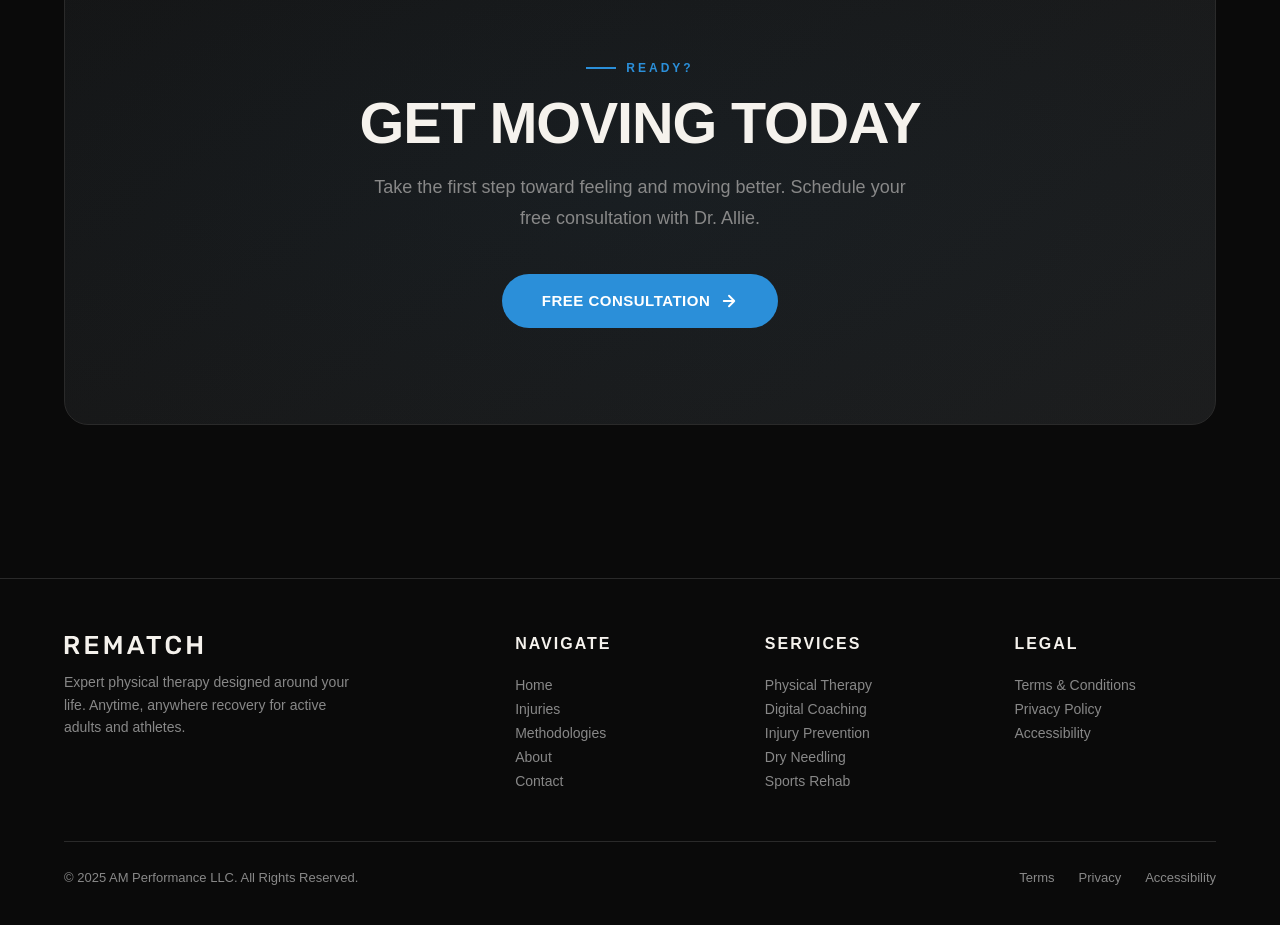
==== commit 3305d7f7: "Style hero headline — italic light span on 'WITHOUT LIMITS' Wraps 'WITHOUT LIMITS' in .hero-italic s" ====
--- a/index.html
+++ b/index.html
@@ -32,7 +32,7 @@
   <div class="noise-overlay"></div>
   <div class="container hero-content">
     <div class="hero-eyebrow">Online Physical Therapy</div>
-    <h1>MOVE WITHOUT <em>LIMITS</em></h1>
+    <h1>MOVE <span class="hero-italic">WITHOUT LIMITS</span></h1>
     <p class="hero-sub">Save time and money while achieving better injury rehabilitation and performance outcomes. Physical therapy that fits your life — anytime, anywhere.</p>
     <div class="hero-actions">
       <a href="contact.html" class="btn-primary">
--- a/styles.css
+++ b/styles.css
@@ -457,6 +457,14 @@
 .hero h1 em {
   font-style: normal;
   color: var(--accent);
+}
+
+.hero h1 .hero-italic {
+  font-family: 'Fraktion Sans', sans-serif;
+  font-style: italic;
+  font-weight: 300;
+  letter-spacing: 0.08em;
+  color: var(--cream);
 }
 
 .hero-sub {
